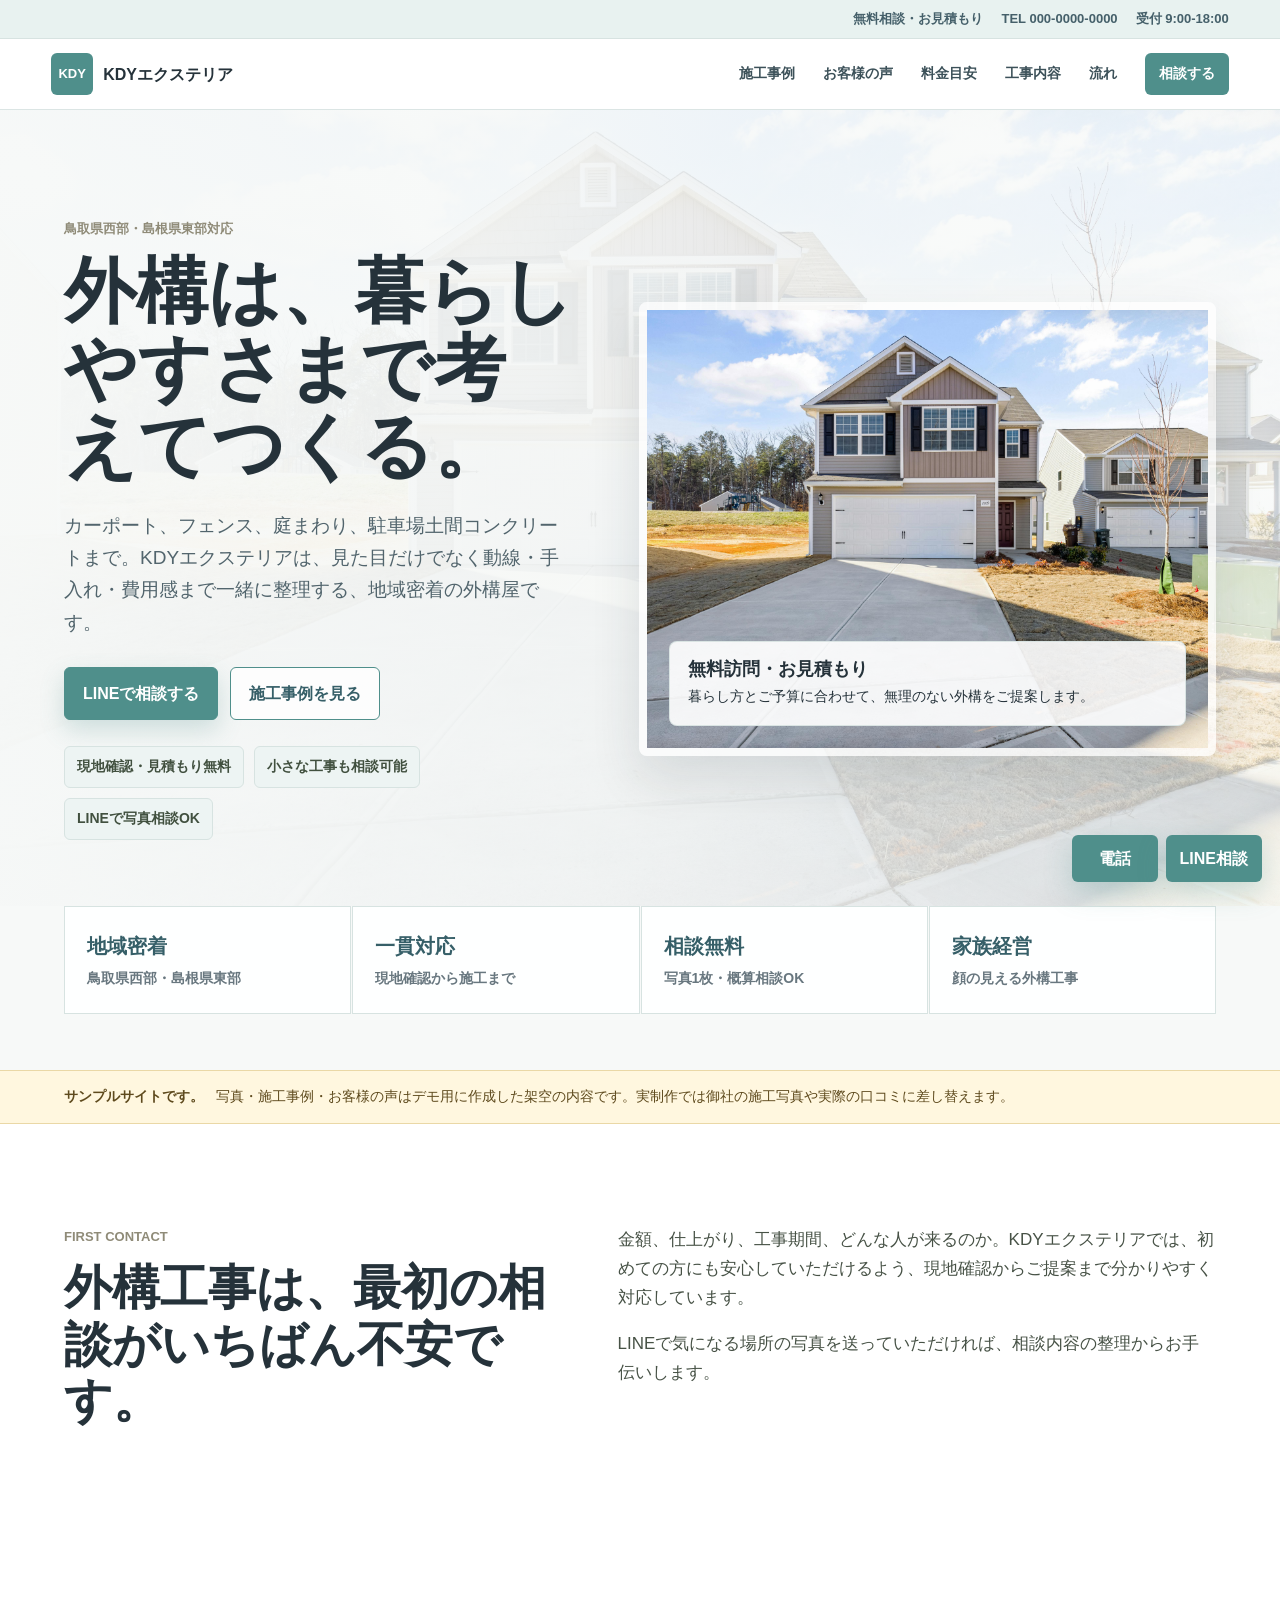
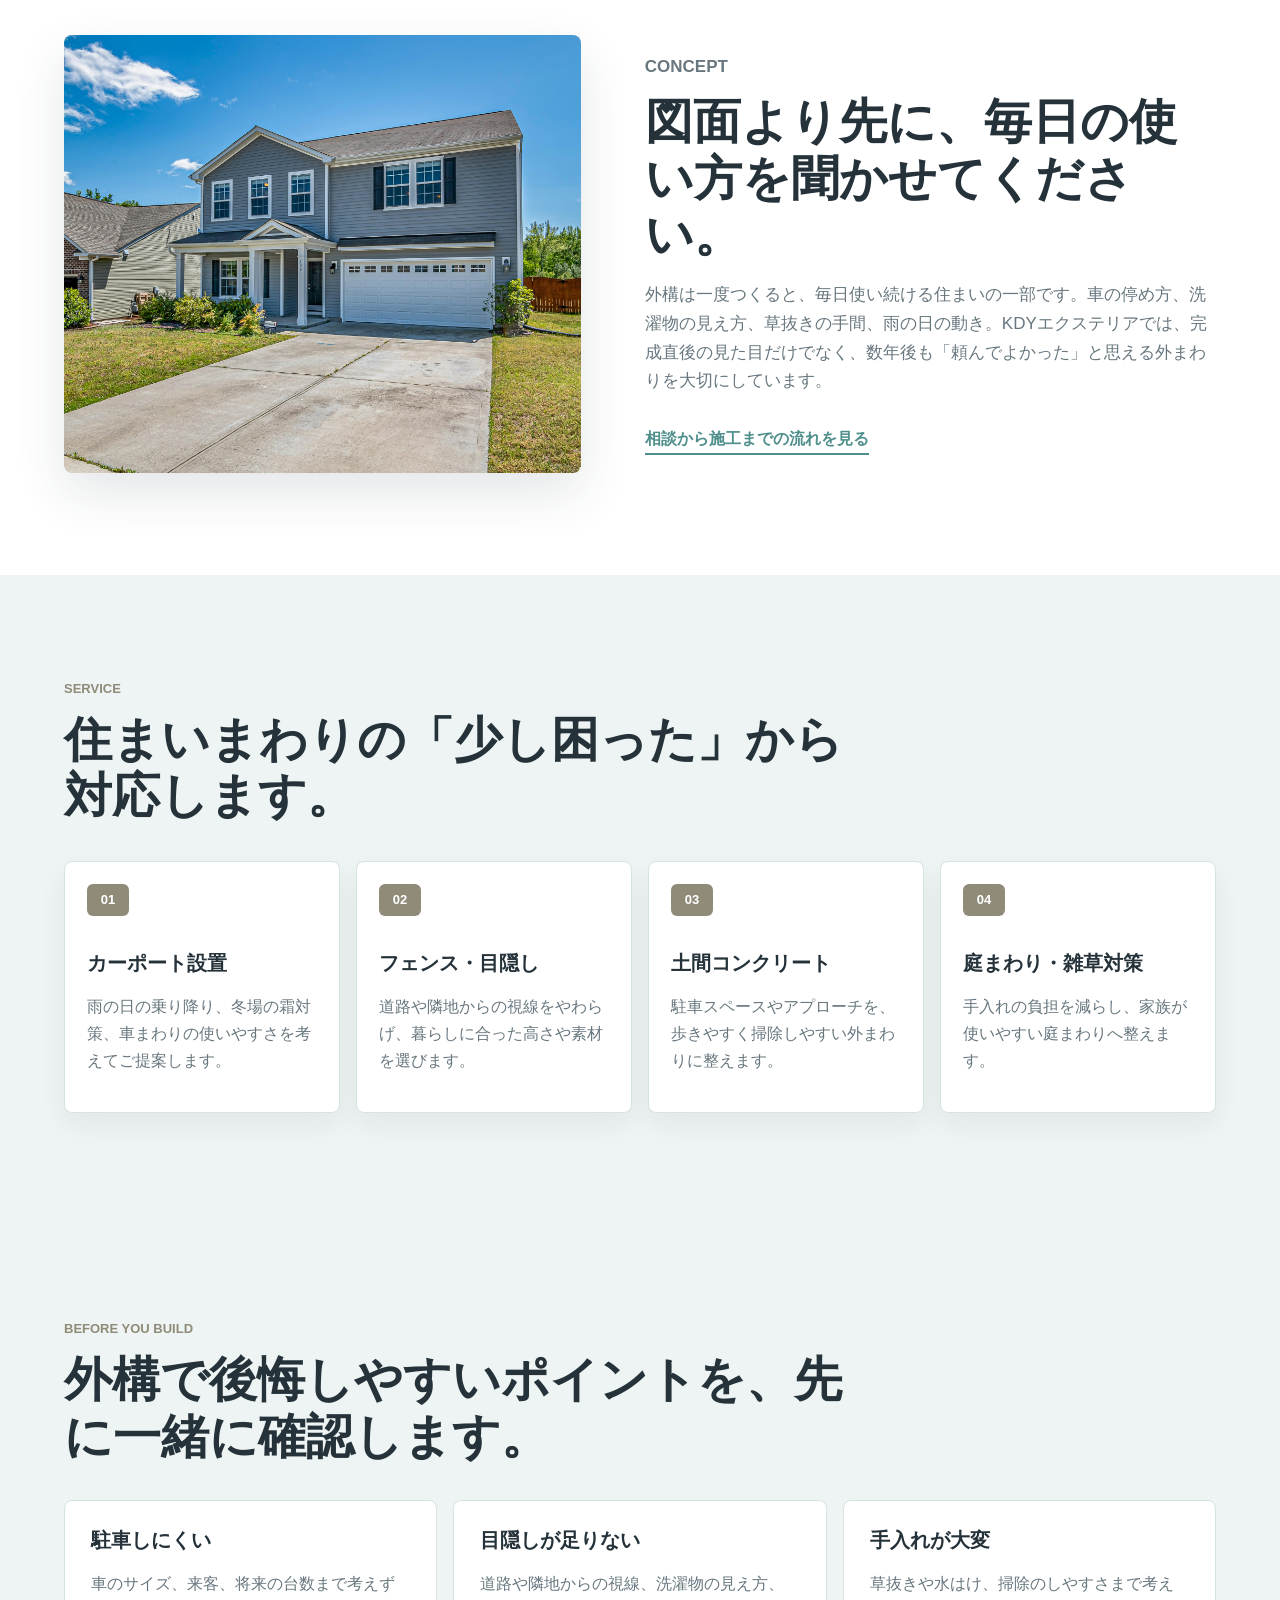
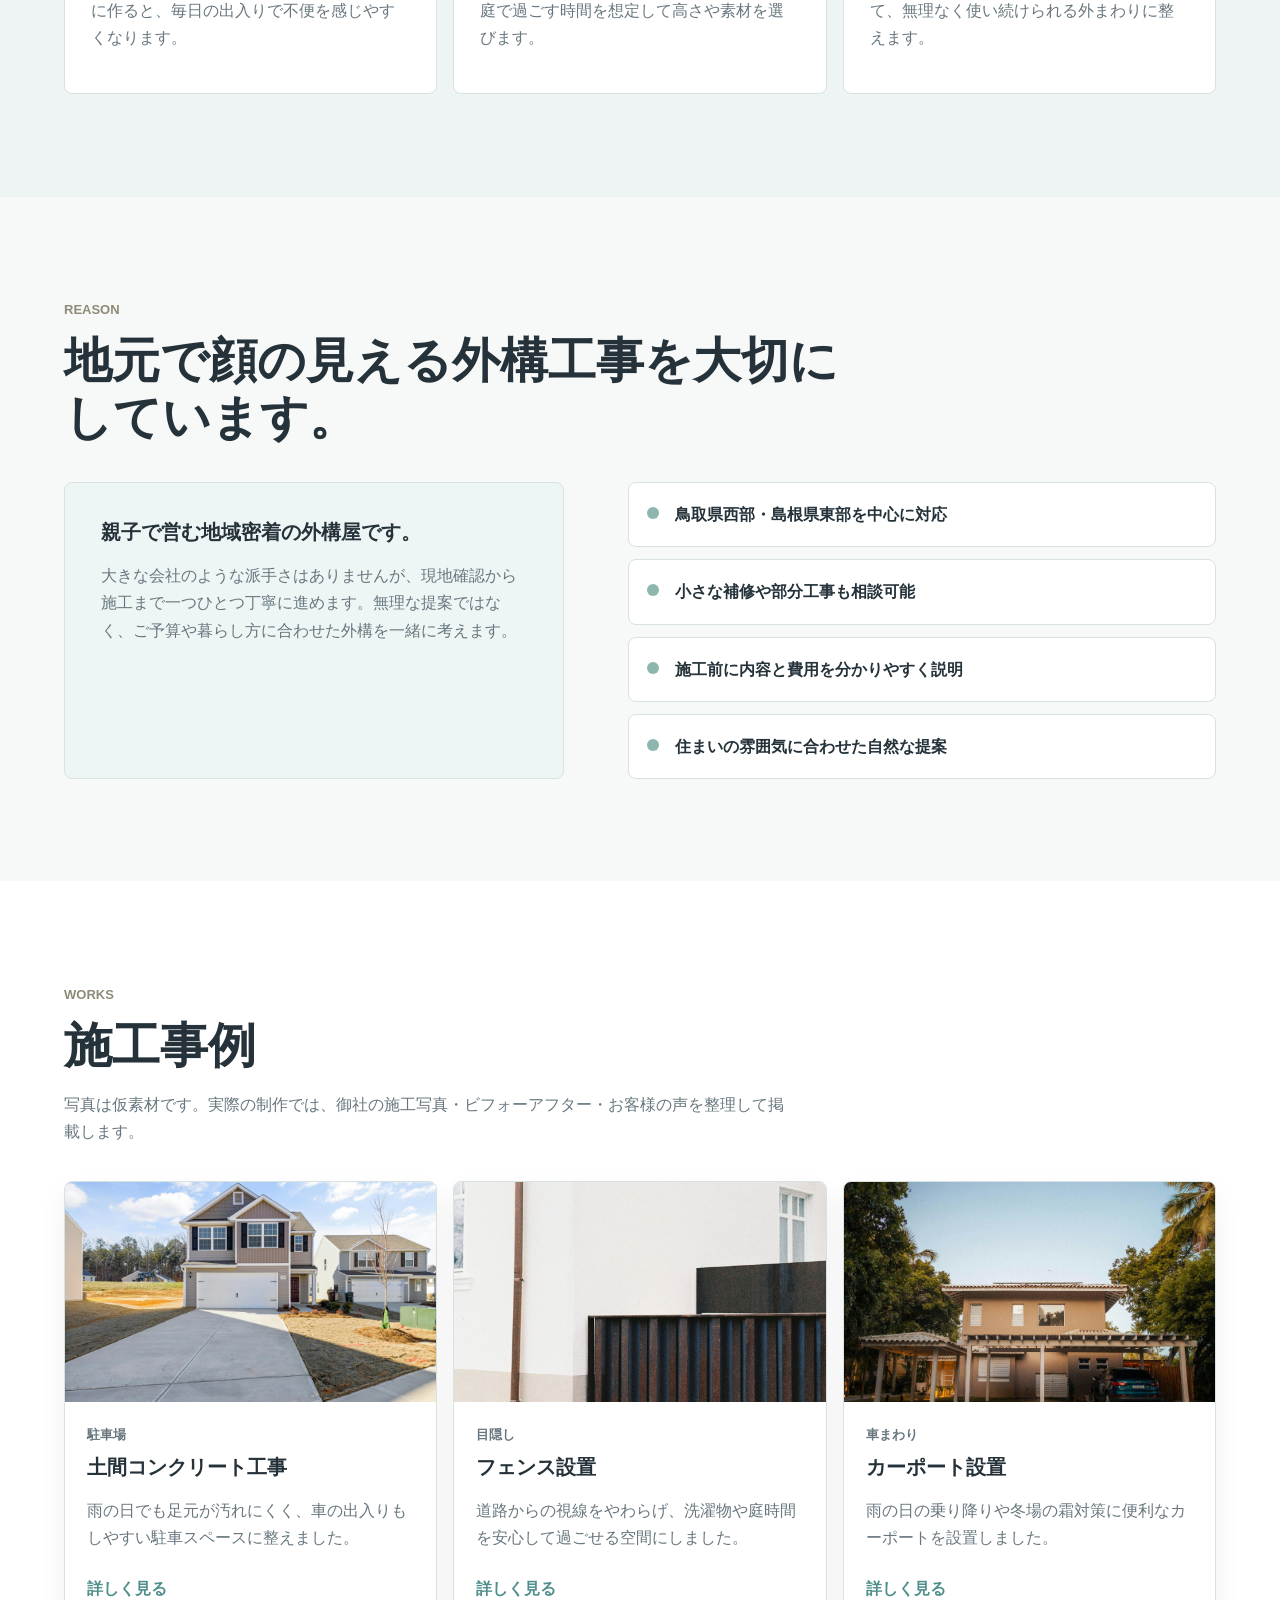
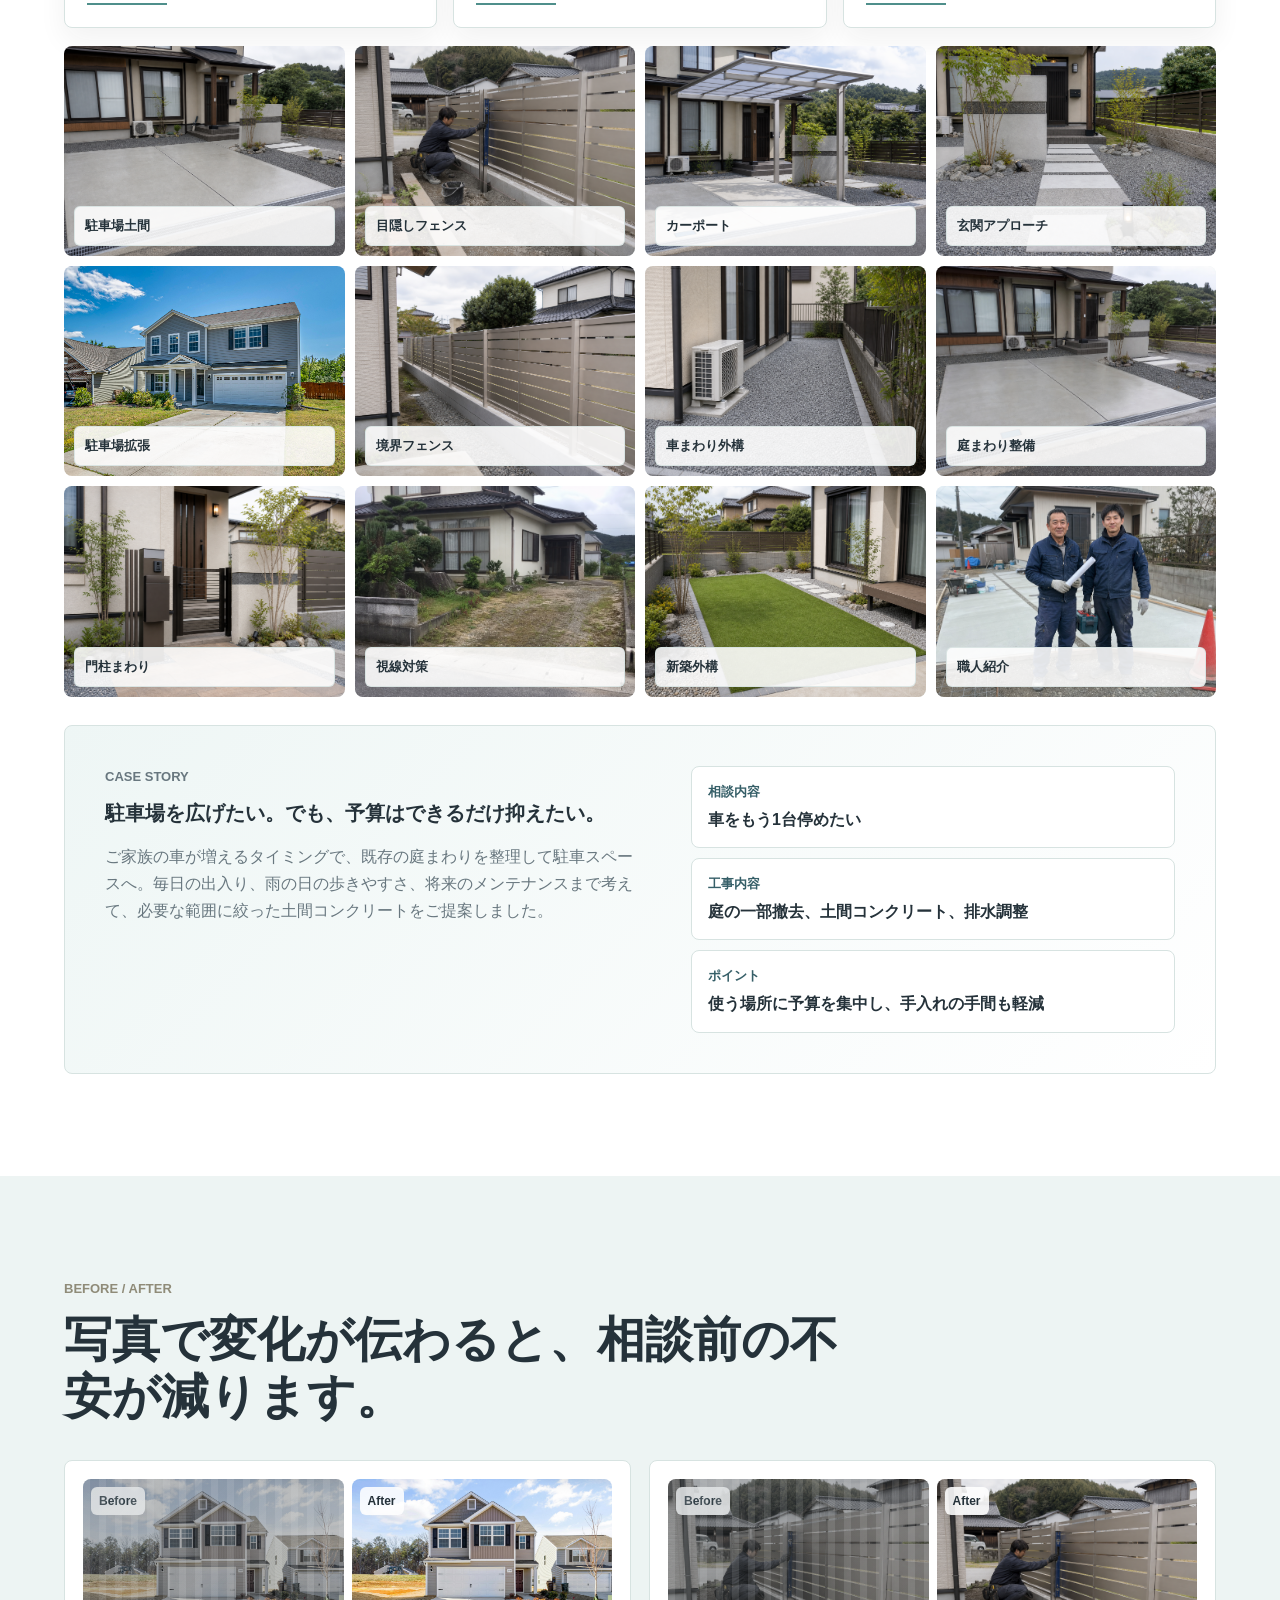
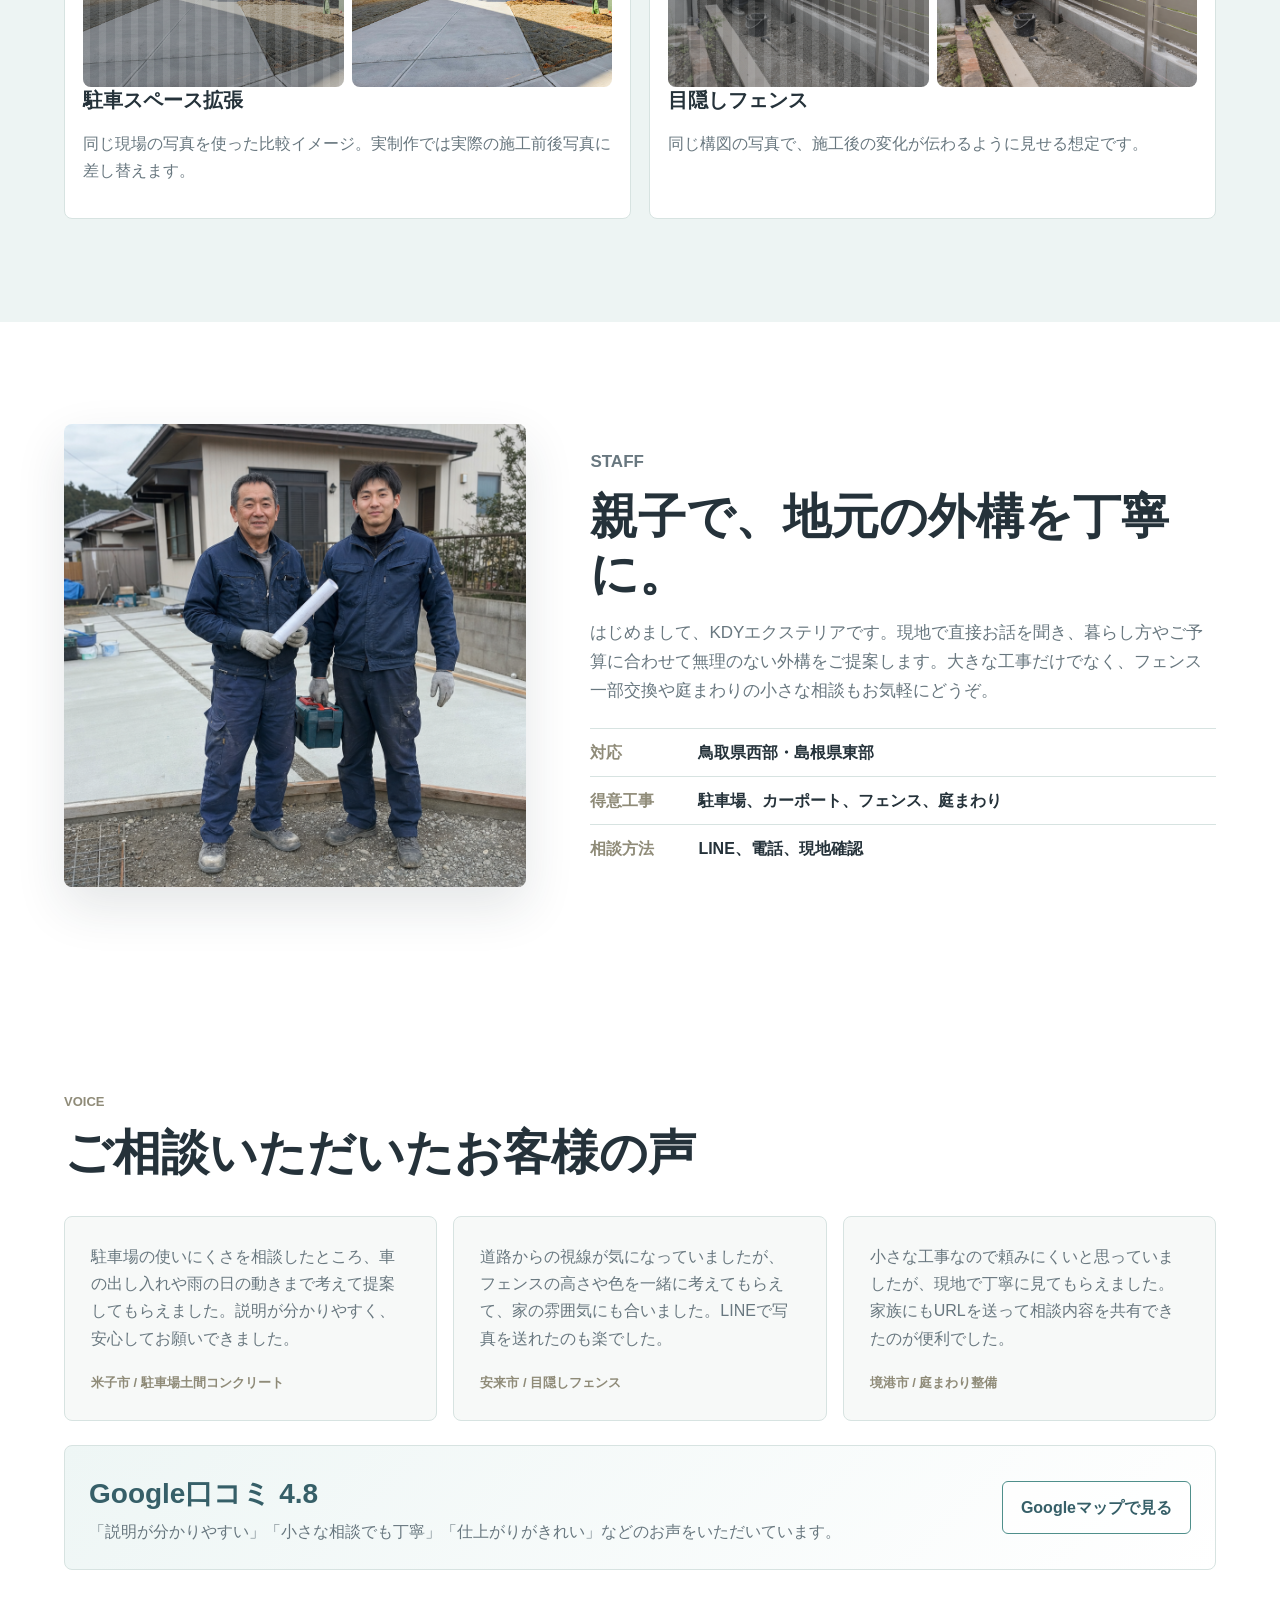
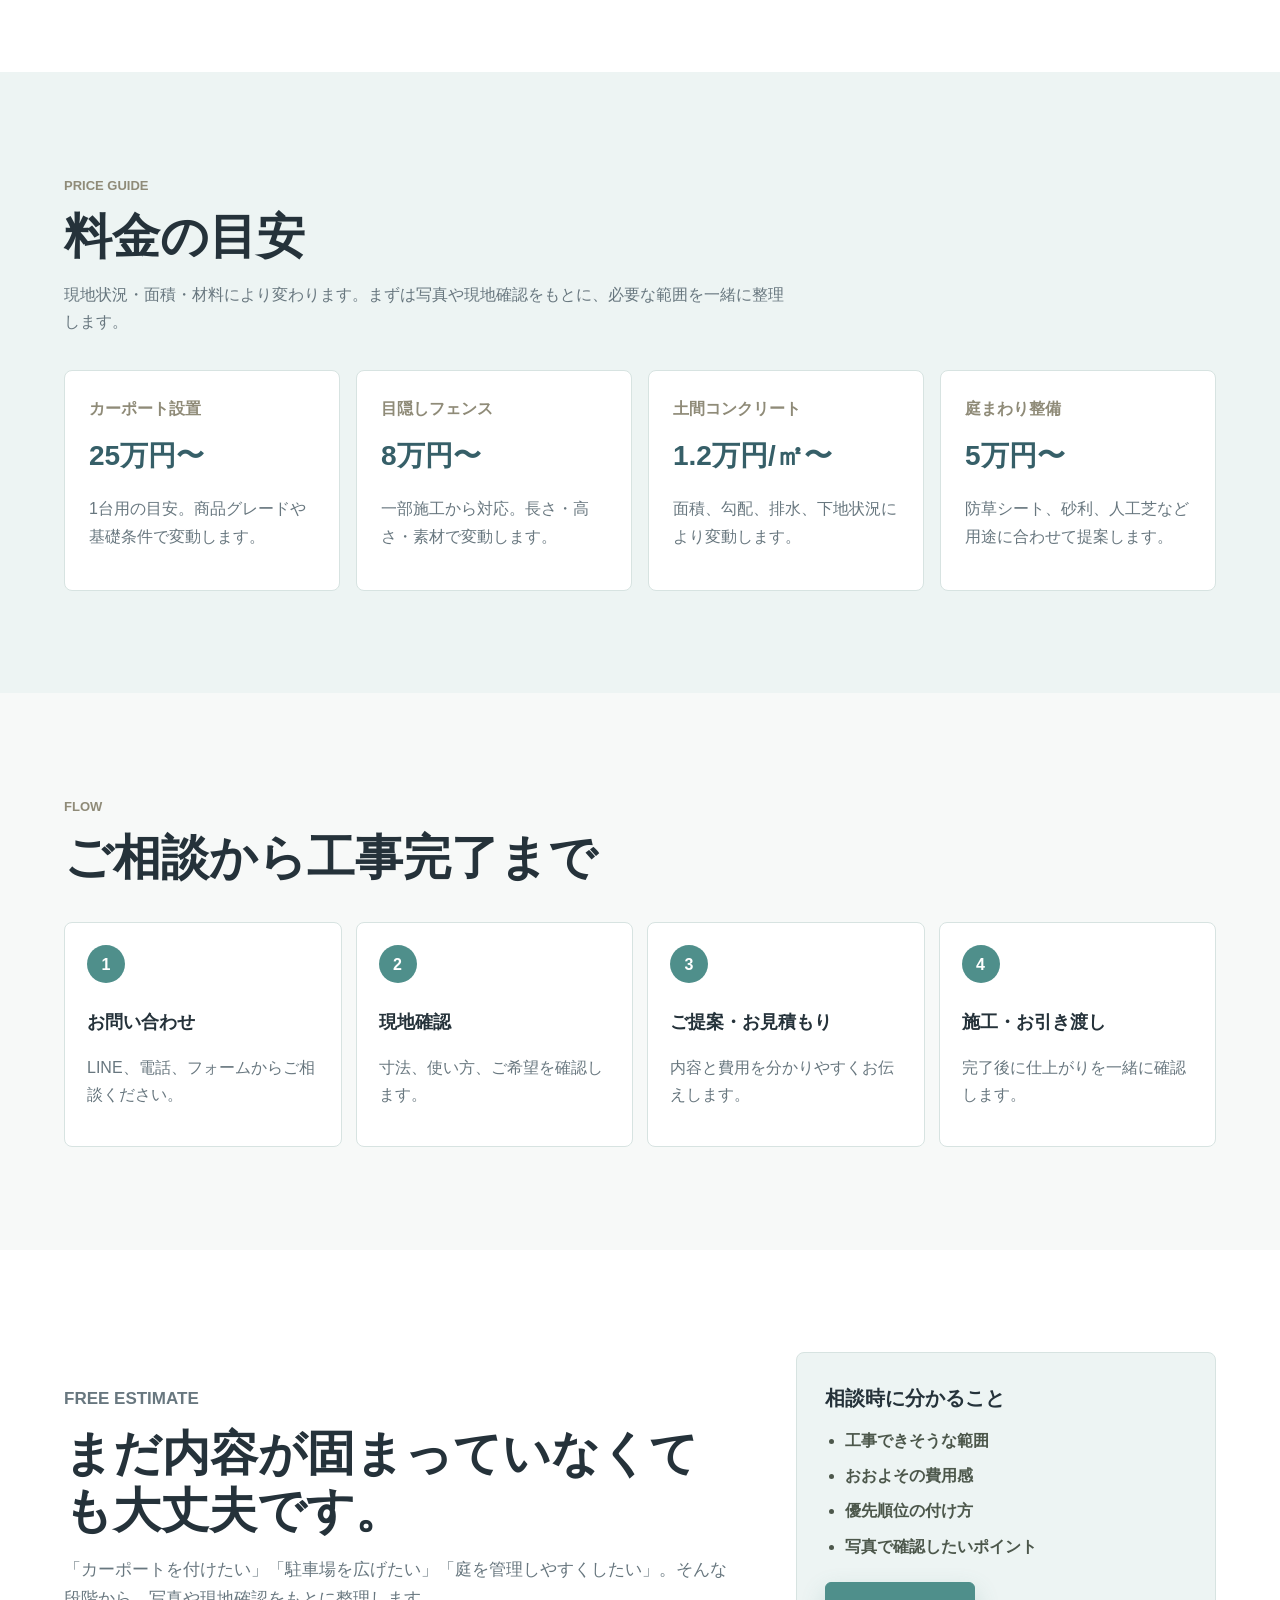
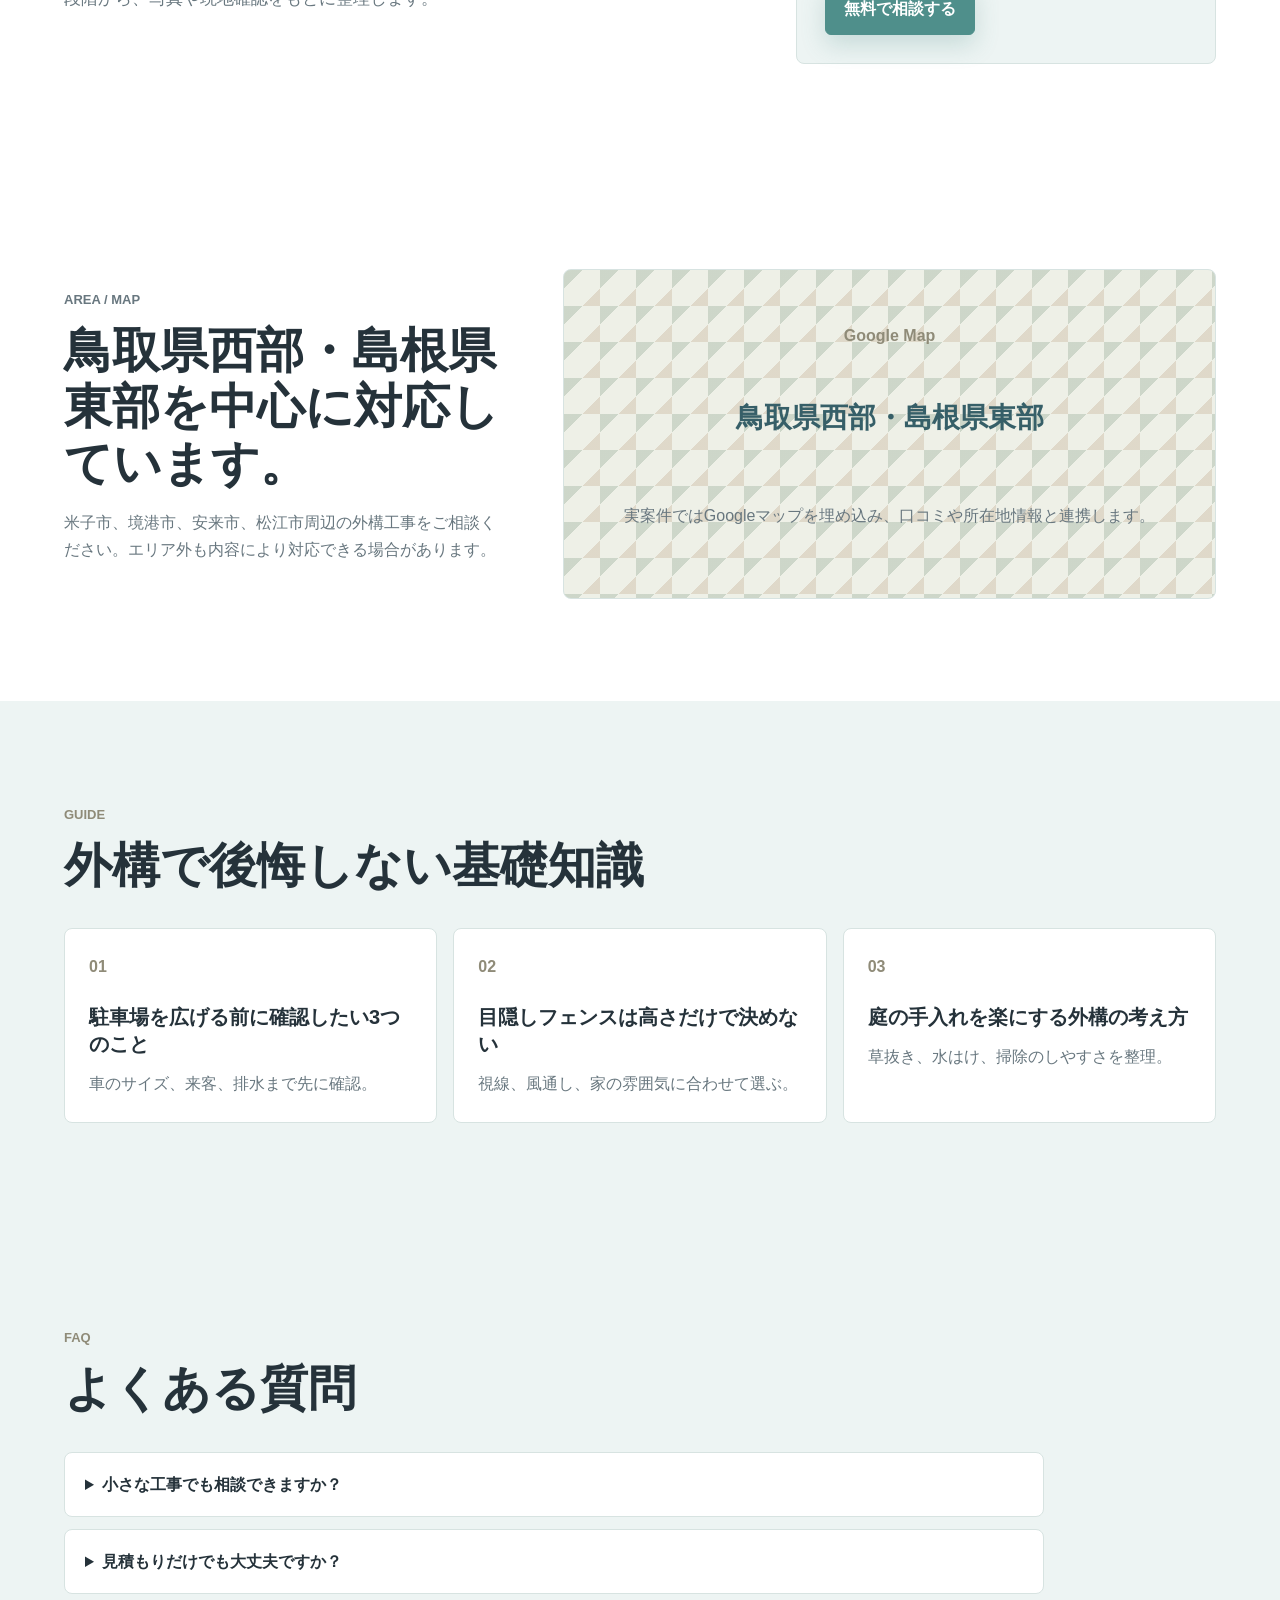
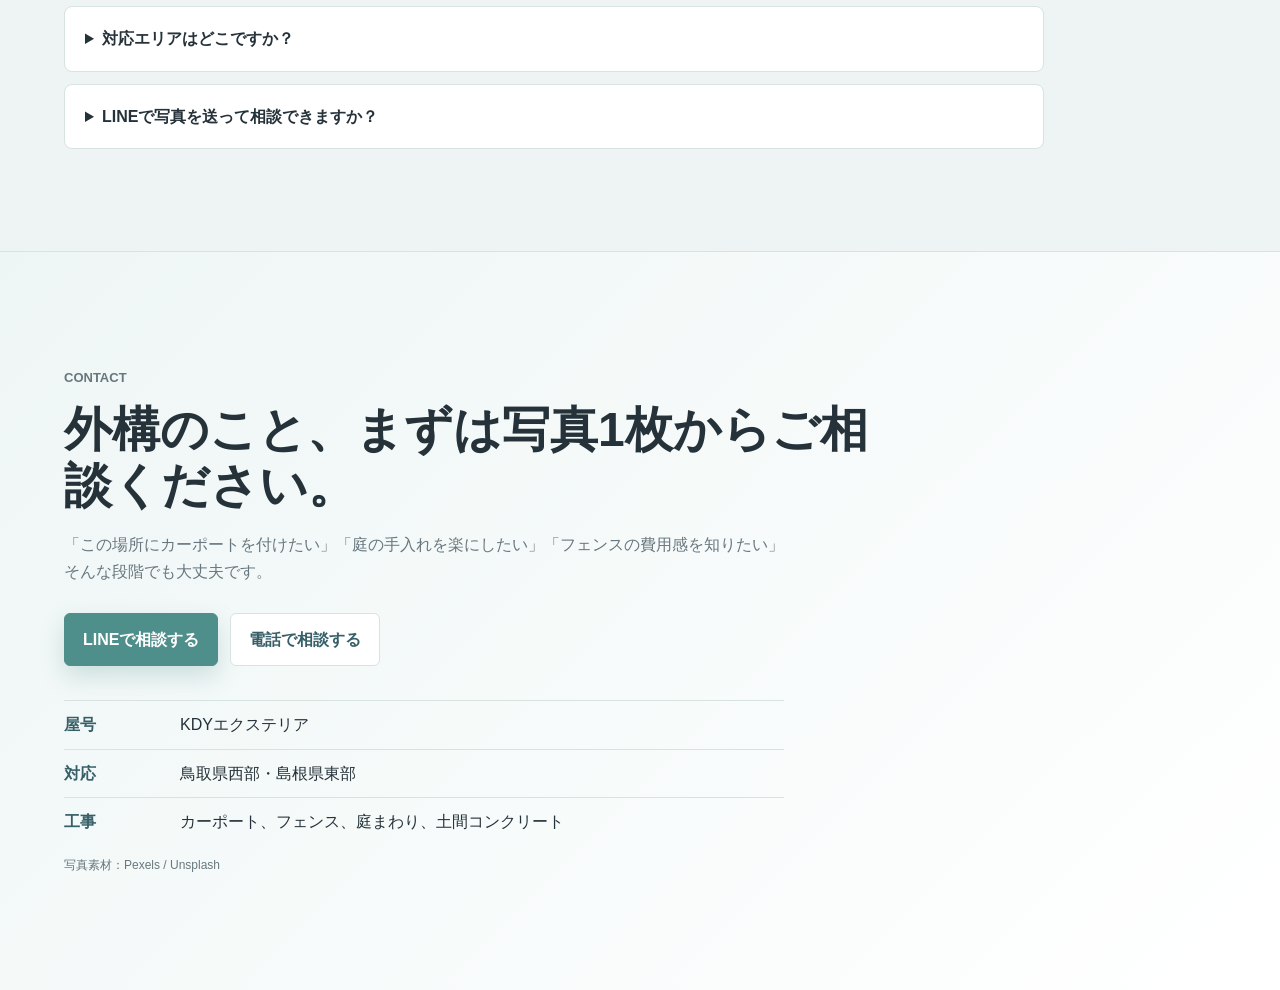
==== index.html @ 4fbe661f "Create KDY exterior sample site" ====
<!doctype html>
<html lang="ja">
  <head>
    <meta charset="utf-8">
    <meta name="viewport" content="width=device-width, initial-scale=1">
    <title>KDYエクステリア | 鳥取県西部・島根県東部の外構工事</title>
    <meta name="description" content="鳥取県西部・島根県東部でカーポート、フェンス、庭まわり、駐車場土間コンクリートを手がける地域密着の外構屋です。">
    <link rel="stylesheet" href="styles.css">
  </head>
  <body>
    <div class="topbar">
      <span>無料相談・お見積もり</span>
      <a href="tel:0000000000">TEL 000-0000-0000</a>
      <span>受付 9:00-18:00</span>
    </div>
    <header class="site-header">
      <a class="brand" href="#top" aria-label="KDYエクステリア トップへ">
        <span class="brand-mark">KDY</span>
        <span>KDYエクステリア</span>
      </a>
      <nav class="nav" aria-label="主要メニュー">
        <a href="#works">施工事例</a>
        <a href="#voice">お客様の声</a>
        <a href="#price">料金目安</a>
        <a href="#service">工事内容</a>
        <a href="#flow">流れ</a>
        <a class="nav-cta" href="#contact">相談する</a>
      </nav>
    </header>

    <main id="top">
      <section class="hero">
        <div class="hero-copy">
          <p class="eyebrow">鳥取県西部・島根県東部対応</p>
          <h1>外構は、暮らしやすさまで考えてつくる。</h1>
          <p class="lead">カーポート、フェンス、庭まわり、駐車場土間コンクリートまで。KDYエクステリアは、見た目だけでなく動線・手入れ・費用感まで一緒に整理する、地域密着の外構屋です。</p>
          <div class="hero-actions">
            <a class="button primary" href="#contact">LINEで相談する</a>
            <a class="button secondary" href="#works">施工事例を見る</a>
          </div>
          <ul class="trust-list" aria-label="安心ポイント">
            <li>現地確認・見積もり無料</li>
            <li>小さな工事も相談可能</li>
            <li>LINEで写真相談OK</li>
          </ul>
        </div>
        <figure class="hero-visual">
          <img src="assets/driveway-house.jpg" alt="広い土間コンクリートの駐車場と住宅外構の写真">
          <figcaption>
            <strong>無料訪問・お見積もり</strong>
            <span>暮らし方とご予算に合わせて、無理のない外構をご提案します。</span>
          </figcaption>
        </figure>
      </section>

      <section class="proof-strip" aria-label="KDYエクステリアの特徴">
        <div><strong>地域密着</strong><span>鳥取県西部・島根県東部</span></div>
        <div><strong>一貫対応</strong><span>現地確認から施工まで</span></div>
        <div><strong>相談無料</strong><span>写真1枚・概算相談OK</span></div>
        <div><strong>家族経営</strong><span>顔の見える外構工事</span></div>
      </section>

      <div class="sample-notice">
        <strong>サンプルサイトです。</strong>
        <span>写真・施工事例・お客様の声はデモ用に作成した架空の内容です。実制作では御社の施工写真や実際の口コミに差し替えます。</span>
      </div>

      <section class="section intro">
        <div class="section-heading">
          <p class="eyebrow">First Contact</p>
          <h2>外構工事は、最初の相談がいちばん不安です。</h2>
        </div>
        <div class="intro-copy">
          <p>金額、仕上がり、工事期間、どんな人が来るのか。KDYエクステリアでは、初めての方にも安心していただけるよう、現地確認からご提案まで分かりやすく対応しています。</p>
          <p>LINEで気になる場所の写真を送っていただければ、相談内容の整理からお手伝いします。</p>
        </div>
      </section>

      <section class="section concept">
        <div class="concept-photo">
          <img src="assets/gray-house-driveway.jpg" alt="住宅前の駐車場と外構">
        </div>
        <div class="concept-copy">
          <p class="eyebrow">Concept</p>
          <h2>図面より先に、毎日の使い方を聞かせてください。</h2>
          <p>外構は一度つくると、毎日使い続ける住まいの一部です。車の停め方、洗濯物の見え方、草抜きの手間、雨の日の動き。KDYエクステリアでは、完成直後の見た目だけでなく、数年後も「頼んでよかった」と思える外まわりを大切にしています。</p>
          <a class="text-link" href="#flow">相談から施工までの流れを見る</a>
        </div>
      </section>

      <section id="service" class="section service-band">
        <div class="section-heading">
          <p class="eyebrow">Service</p>
          <h2>住まいまわりの「少し困った」から対応します。</h2>
        </div>
        <div class="service-grid">
          <article class="service-card">
            <span class="service-icon">01</span>
            <h3>カーポート設置</h3>
            <p>雨の日の乗り降り、冬場の霜対策、車まわりの使いやすさを考えてご提案します。</p>
          </article>
          <article class="service-card">
            <span class="service-icon">02</span>
            <h3>フェンス・目隠し</h3>
            <p>道路や隣地からの視線をやわらげ、暮らしに合った高さや素材を選びます。</p>
          </article>
          <article class="service-card">
            <span class="service-icon">03</span>
            <h3>土間コンクリート</h3>
            <p>駐車スペースやアプローチを、歩きやすく掃除しやすい外まわりに整えます。</p>
          </article>
          <article class="service-card">
            <span class="service-icon">04</span>
            <h3>庭まわり・雑草対策</h3>
            <p>手入れの負担を減らし、家族が使いやすい庭まわりへ整えます。</p>
          </article>
        </div>
      </section>

      <section class="section trouble-band">
        <div class="section-heading">
          <p class="eyebrow">Before You Build</p>
          <h2>外構で後悔しやすいポイントを、先に一緒に確認します。</h2>
        </div>
        <div class="trouble-grid">
          <article>
            <h3>駐車しにくい</h3>
            <p>車のサイズ、来客、将来の台数まで考えずに作ると、毎日の出入りで不便を感じやすくなります。</p>
          </article>
          <article>
            <h3>目隠しが足りない</h3>
            <p>道路や隣地からの視線、洗濯物の見え方、庭で過ごす時間を想定して高さや素材を選びます。</p>
          </article>
          <article>
            <h3>手入れが大変</h3>
            <p>草抜きや水はけ、掃除のしやすさまで考えて、無理なく使い続けられる外まわりに整えます。</p>
          </article>
        </div>
      </section>

      <section class="section reason">
        <div class="section-heading">
          <p class="eyebrow">Reason</p>
          <h2>地元で顔の見える外構工事を大切にしています。</h2>
        </div>
        <div class="reason-layout">
          <div class="reason-panel">
            <h3>親子で営む地域密着の外構屋です。</h3>
            <p>大きな会社のような派手さはありませんが、現地確認から施工まで一つひとつ丁寧に進めます。無理な提案ではなく、ご予算や暮らし方に合わせた外構を一緒に考えます。</p>
          </div>
          <ul class="check-list">
            <li>鳥取県西部・島根県東部を中心に対応</li>
            <li>小さな補修や部分工事も相談可能</li>
            <li>施工前に内容と費用を分かりやすく説明</li>
            <li>住まいの雰囲気に合わせた自然な提案</li>
          </ul>
        </div>
      </section>

      <section id="works" class="section works-band">
        <div class="section-heading">
          <p class="eyebrow">Works</p>
          <h2>施工事例</h2>
          <p class="section-lead">写真は仮素材です。実際の制作では、御社の施工写真・ビフォーアフター・お客様の声を整理して掲載します。</p>
        </div>
        <div class="works-grid">
          <article class="work-card">
            <img class="work-image" src="assets/driveway-house.jpg" alt="広い土間コンクリートの駐車スペース">
            <div class="work-body">
              <p class="work-type">駐車場</p>
              <h3>土間コンクリート工事</h3>
              <p>雨の日でも足元が汚れにくく、車の出入りもしやすい駐車スペースに整えました。</p>
              <a class="card-link" href="cases/driveway.html">詳しく見る</a>
            </div>
          </article>
          <article class="work-card">
            <img class="work-image" src="assets/metal-fence.jpg" alt="住宅まわりの金属フェンス">
            <div class="work-body">
              <p class="work-type">目隠し</p>
              <h3>フェンス設置</h3>
              <p>道路からの視線をやわらげ、洗濯物や庭時間を安心して過ごせる空間にしました。</p>
              <a class="card-link" href="cases/fence.html">詳しく見る</a>
            </div>
          </article>
          <article class="work-card">
            <img class="work-image" src="assets/carport-house.jpg" alt="カーポート付き住宅外構">
            <div class="work-body">
              <p class="work-type">車まわり</p>
              <h3>カーポート設置</h3>
              <p>雨の日の乗り降りや冬場の霜対策に便利なカーポートを設置しました。</p>
              <a class="card-link" href="cases/carport.html">詳しく見る</a>
            </div>
          </article>
        </div>
        <div class="gallery-grid" aria-label="施工写真ギャラリー">
          <article><img src="assets/case-driveway-new.png" alt="駐車場土間コンクリート"><span>駐車場土間</span></article>
          <article><img src="assets/generated-work-fence.png" alt="目隠しフェンス施工中"><span>目隠しフェンス</span></article>
          <article><img src="assets/case-carport-new.png" alt="カーポート"><span>カーポート</span></article>
          <article><img src="assets/case-approach.png" alt="玄関アプローチ"><span>玄関アプローチ</span></article>
          <article><img src="assets/gray-house-driveway.jpg" alt="駐車場拡張"><span>駐車場拡張</span></article>
          <article><img src="assets/case-privacy-fence.png" alt="境界フェンス"><span>境界フェンス</span></article>
          <article><img src="assets/case-gravel-sideyard.png" alt="車まわり外構"><span>車まわり外構</span></article>
          <article><img src="assets/generated-before-yard.png" alt="庭まわり施工前"><span>庭まわり整備</span></article>
          <article><img src="assets/case-gate-mailbox.png" alt="門柱まわり"><span>門柱まわり</span></article>
          <article><img src="assets/generated-after-yard.png" alt="視線対策"><span>視線対策</span></article>
          <article><img src="assets/case-garden-turf.png" alt="施工後の外まわり"><span>新築外構</span></article>
          <article><img src="assets/generated-staff.png" alt="職人親子の現場写真"><span>職人紹介</span></article>
        </div>
        <div class="case-story">
          <div>
            <p class="eyebrow">Case Story</p>
            <h3>駐車場を広げたい。でも、予算はできるだけ抑えたい。</h3>
            <p>ご家族の車が増えるタイミングで、既存の庭まわりを整理して駐車スペースへ。毎日の出入り、雨の日の歩きやすさ、将来のメンテナンスまで考えて、必要な範囲に絞った土間コンクリートをご提案しました。</p>
          </div>
          <ul>
            <li><strong>相談内容</strong><span>車をもう1台停めたい</span></li>
            <li><strong>工事内容</strong><span>庭の一部撤去、土間コンクリート、排水調整</span></li>
            <li><strong>ポイント</strong><span>使う場所に予算を集中し、手入れの手間も軽減</span></li>
          </ul>
        </div>
      </section>

      <section class="section before-after-band">
        <div class="section-heading">
          <p class="eyebrow">Before / After</p>
          <h2>写真で変化が伝わると、相談前の不安が減ります。</h2>
        </div>
        <div class="ba-grid">
          <article class="ba-card">
            <div class="ba-images">
              <figure class="before-mock"><img src="assets/driveway-house.jpg" alt="施工前イメージの駐車場"><figcaption>Before</figcaption></figure>
              <figure><img src="assets/driveway-house.jpg" alt="施工後イメージの駐車場"><figcaption>After</figcaption></figure>
            </div>
            <h3>駐車スペース拡張</h3>
            <p>同じ現場の写真を使った比較イメージ。実制作では実際の施工前後写真に差し替えます。</p>
          </article>
          <article class="ba-card">
            <div class="ba-images">
              <figure class="before-mock"><img src="assets/generated-work-fence.png" alt="施工前イメージのフェンス"><figcaption>Before</figcaption></figure>
              <figure><img src="assets/generated-work-fence.png" alt="施工後イメージのフェンス"><figcaption>After</figcaption></figure>
            </div>
            <h3>目隠しフェンス</h3>
            <p>同じ構図の写真で、施工後の変化が伝わるように見せる想定です。</p>
          </article>
        </div>
      </section>

      <section class="section staff-band">
        <div class="staff-photo">
          <img src="assets/generated-staff.png" alt="KDYエクステリア代表と職人の仮写真">
        </div>
        <div class="staff-copy">
          <p class="eyebrow">Staff</p>
          <h2>親子で、地元の外構を丁寧に。</h2>
          <p>はじめまして、KDYエクステリアです。現地で直接お話を聞き、暮らし方やご予算に合わせて無理のない外構をご提案します。大きな工事だけでなく、フェンス一部交換や庭まわりの小さな相談もお気軽にどうぞ。</p>
          <dl class="staff-list">
            <div><dt>対応</dt><dd>鳥取県西部・島根県東部</dd></div>
            <div><dt>得意工事</dt><dd>駐車場、カーポート、フェンス、庭まわり</dd></div>
            <div><dt>相談方法</dt><dd>LINE、電話、現地確認</dd></div>
          </dl>
        </div>
      </section>

      <section id="voice" class="section voice-band">
        <div class="section-heading">
          <p class="eyebrow">Voice</p>
          <h2>ご相談いただいたお客様の声</h2>
        </div>
        <div class="voice-grid">
          <article class="voice-card">
            <p>駐車場の使いにくさを相談したところ、車の出し入れや雨の日の動きまで考えて提案してもらえました。説明が分かりやすく、安心してお願いできました。</p>
            <span>米子市 / 駐車場土間コンクリート</span>
          </article>
          <article class="voice-card">
            <p>道路からの視線が気になっていましたが、フェンスの高さや色を一緒に考えてもらえて、家の雰囲気にも合いました。LINEで写真を送れたのも楽でした。</p>
            <span>安来市 / 目隠しフェンス</span>
          </article>
          <article class="voice-card">
            <p>小さな工事なので頼みにくいと思っていましたが、現地で丁寧に見てもらえました。家族にもURLを送って相談内容を共有できたのが便利でした。</p>
            <span>境港市 / 庭まわり整備</span>
          </article>
        </div>
        <div class="review-panel">
          <div>
            <p class="review-score">Google口コミ 4.8</p>
            <p>「説明が分かりやすい」「小さな相談でも丁寧」「仕上がりがきれい」などのお声をいただいています。</p>
          </div>
          <a class="button secondary" href="https://www.google.com/maps" target="_blank" rel="noreferrer">Googleマップで見る</a>
        </div>
      </section>

      <section id="price" class="section price-band">
        <div class="section-heading">
          <p class="eyebrow">Price Guide</p>
          <h2>料金の目安</h2>
          <p class="section-lead">現地状況・面積・材料により変わります。まずは写真や現地確認をもとに、必要な範囲を一緒に整理します。</p>
        </div>
        <div class="price-grid">
          <article><span>カーポート設置</span><strong>25万円〜</strong><p>1台用の目安。商品グレードや基礎条件で変動します。</p></article>
          <article><span>目隠しフェンス</span><strong>8万円〜</strong><p>一部施工から対応。長さ・高さ・素材で変動します。</p></article>
          <article><span>土間コンクリート</span><strong>1.2万円/㎡〜</strong><p>面積、勾配、排水、下地状況により変動します。</p></article>
          <article><span>庭まわり整備</span><strong>5万円〜</strong><p>防草シート、砂利、人工芝など用途に合わせて提案します。</p></article>
        </div>
      </section>

      <section id="flow" class="section flow">
        <div class="section-heading">
          <p class="eyebrow">Flow</p>
          <h2>ご相談から工事完了まで</h2>
        </div>
        <ol class="flow-list">
          <li><span>1</span><strong>お問い合わせ</strong><p>LINE、電話、フォームからご相談ください。</p></li>
          <li><span>2</span><strong>現地確認</strong><p>寸法、使い方、ご希望を確認します。</p></li>
          <li><span>3</span><strong>ご提案・お見積もり</strong><p>内容と費用を分かりやすくお伝えします。</p></li>
          <li><span>4</span><strong>施工・お引き渡し</strong><p>完了後に仕上がりを一緒に確認します。</p></li>
        </ol>
      </section>

      <section class="section estimate-band">
        <div class="estimate-copy">
          <p class="eyebrow">Free Estimate</p>
          <h2>まだ内容が固まっていなくても大丈夫です。</h2>
          <p>「カーポートを付けたい」「駐車場を広げたい」「庭を管理しやすくしたい」。そんな段階から、写真や現地確認をもとに整理します。</p>
        </div>
        <div class="estimate-box">
          <strong>相談時に分かること</strong>
          <ul>
            <li>工事できそうな範囲</li>
            <li>おおよその費用感</li>
            <li>優先順位の付け方</li>
            <li>写真で確認したいポイント</li>
          </ul>
          <a class="button primary" href="#contact">無料で相談する</a>
        </div>
      </section>

      <section class="section map-band">
        <div>
          <p class="eyebrow">Area / Map</p>
          <h2>鳥取県西部・島根県東部を中心に対応しています。</h2>
          <p>米子市、境港市、安来市、松江市周辺の外構工事をご相談ください。エリア外も内容により対応できる場合があります。</p>
        </div>
        <div class="map-box" aria-label="対応エリア地図の仮表示">
          <span>Google Map</span>
          <strong>鳥取県西部・島根県東部</strong>
          <p>実案件ではGoogleマップを埋め込み、口コミや所在地情報と連携します。</p>
        </div>
      </section>

      <section class="section blog-band">
        <div class="section-heading">
          <p class="eyebrow">Guide</p>
          <h2>外構で後悔しない基礎知識</h2>
        </div>
        <div class="blog-grid">
          <article><p>01</p><h3>駐車場を広げる前に確認したい3つのこと</h3><span>車のサイズ、来客、排水まで先に確認。</span></article>
          <article><p>02</p><h3>目隠しフェンスは高さだけで決めない</h3><span>視線、風通し、家の雰囲気に合わせて選ぶ。</span></article>
          <article><p>03</p><h3>庭の手入れを楽にする外構の考え方</h3><span>草抜き、水はけ、掃除のしやすさを整理。</span></article>
        </div>
      </section>

      <section class="section faq-band">
        <div class="section-heading">
          <p class="eyebrow">FAQ</p>
          <h2>よくある質問</h2>
        </div>
        <div class="faq-list">
          <details>
            <summary>小さな工事でも相談できますか？</summary>
            <p>はい。フェンスの一部交換、庭まわりの整理、駐車場の一部補修などもお気軽にご相談ください。</p>
          </details>
          <details>
            <summary>見積もりだけでも大丈夫ですか？</summary>
            <p>現地確認のうえ、内容に合わせてお見積もりします。まずは費用感を知りたい段階でも大丈夫です。</p>
          </details>
          <details>
            <summary>対応エリアはどこですか？</summary>
            <p>鳥取県西部・島根県東部を中心に対応しています。エリア外も内容によってご相談ください。</p>
          </details>
          <details>
            <summary>LINEで写真を送って相談できますか？</summary>
            <p>はい。気になる場所の写真を送っていただくと、現地確認前の相談がスムーズです。</p>
          </details>
        </div>
      </section>

      <section id="contact" class="contact">
        <div class="contact-inner">
          <p class="eyebrow">Contact</p>
          <h2>外構のこと、まずは写真1枚からご相談ください。</h2>
          <p>「この場所にカーポートを付けたい」「庭の手入れを楽にしたい」「フェンスの費用感を知りたい」そんな段階でも大丈夫です。</p>
          <div class="contact-actions">
            <a class="button primary" href="https://line.me/" target="_blank" rel="noreferrer">LINEで相談する</a>
            <a class="button secondary" href="tel:0000000000">電話で相談する</a>
          </div>
          <dl class="company">
            <div><dt>屋号</dt><dd>KDYエクステリア</dd></div>
            <div><dt>対応</dt><dd>鳥取県西部・島根県東部</dd></div>
            <div><dt>工事</dt><dd>カーポート、フェンス、庭まわり、土間コンクリート</dd></div>
          </dl>
          <p class="photo-credit">写真素材：Pexels / Unsplash</p>
        </div>
      </section>
    </main>
    <div class="fixed-cta" aria-label="固定お問い合わせ">
      <a href="tel:0000000000">電話</a>
      <a href="#contact">LINE相談</a>
    </div>
  </body>
</html>
---- styles.css ----
:root {
  --ink: #25323a;
  --muted: #68777f;
  --paper: #f7f9f8;
  --surface: #ffffff;
  --field: #edf4f3;
  --green: #4f8f8b;
  --green-dark: #365f68;
  --moss: #8db6af;
  --clay: #8f8b78;
  --line: #d7e3e1;
  --shadow: 0 20px 50px rgba(37, 50, 58, .12);
}

* {
  box-sizing: border-box;
}

html {
  scroll-behavior: smooth;
}

body {
  margin: 0;
  color: var(--ink);
  background: var(--paper);
  font-family: -apple-system, BlinkMacSystemFont, "Hiragino Sans", "Yu Gothic", "YuGothic", "Noto Sans JP", sans-serif;
  line-height: 1.7;
}

.topbar {
  display: flex;
  justify-content: flex-end;
  gap: 18px;
  padding: 8px clamp(18px, 4vw, 56px);
  color: #45606a;
  background: #e8f2f0;
  border-bottom: 1px solid var(--line);
  font-size: 13px;
  font-weight: 700;
}

.topbar a {
  font-weight: 900;
}

a {
  color: inherit;
  text-decoration: none;
}

img {
  display: block;
  max-width: 100%;
}

.site-header {
  position: sticky;
  top: 0;
  z-index: 10;
  display: flex;
  align-items: center;
  justify-content: space-between;
  gap: 24px;
  padding: 14px clamp(18px, 4vw, 56px);
  background: rgba(255, 255, 255, .94);
  border-bottom: 1px solid rgba(215, 227, 225, .9);
  backdrop-filter: blur(14px);
}

.brand {
  display: inline-flex;
  align-items: center;
  gap: 10px;
  font-weight: 800;
  min-width: max-content;
}

.brand-mark {
  display: grid;
  place-items: center;
  width: 42px;
  height: 42px;
  border-radius: 6px;
  color: #fff;
  background: var(--green);
  font-size: 13px;
  letter-spacing: 0;
}

.nav {
  display: flex;
  align-items: center;
  gap: clamp(12px, 2.6vw, 28px);
  color: #3c5159;
  font-size: 14px;
  font-weight: 700;
}

.nav-cta {
  padding: 9px 14px;
  color: #fff;
  background: var(--green);
  border-radius: 6px;
}

.hero {
  display: grid;
  grid-template-columns: minmax(0, .94fr) minmax(360px, 1.06fr);
  align-items: center;
  gap: clamp(28px, 5vw, 72px);
  min-height: calc(100vh - 104px);
  padding: clamp(44px, 7vw, 84px) clamp(18px, 5vw, 72px) 42px;
  background:
    linear-gradient(90deg, rgba(247, 249, 248, .99) 0%, rgba(247, 249, 248, .93) 46%, rgba(247, 249, 248, .68) 100%),
    url("assets/driveway-house.jpg") center / cover;
}

.hero-copy {
  max-width: 670px;
}

.eyebrow {
  margin: 0 0 12px;
  color: var(--clay);
  font-size: 13px;
  font-weight: 800;
  letter-spacing: 0;
  text-transform: uppercase;
}

h1,
h2,
h3,
p {
  overflow-wrap: anywhere;
}

h1 {
  margin: 0;
  font-size: clamp(38px, 6vw, 72px);
  line-height: 1.08;
  letter-spacing: 0;
}

.lead {
  margin: 24px 0 0;
  max-width: 620px;
  color: #52656d;
  font-size: clamp(16px, 2vw, 19px);
}

.hero-actions,
.contact-actions {
  display: flex;
  flex-wrap: wrap;
  gap: 12px;
  margin-top: 28px;
}

.button {
  display: inline-flex;
  align-items: center;
  justify-content: center;
  min-height: 48px;
  padding: 12px 18px;
  border: 1px solid var(--green);
  border-radius: 6px;
  font-weight: 800;
}

.button.primary {
  color: #fff;
  background: var(--green);
  box-shadow: 0 10px 24px rgba(79, 143, 139, .24);
}

.button.secondary {
  color: var(--green-dark);
  background: rgba(255, 255, 255, .82);
}

.trust-list {
  display: flex;
  flex-wrap: wrap;
  gap: 10px;
  padding: 0;
  margin: 26px 0 0;
  list-style: none;
}

.trust-list li {
  padding: 8px 12px;
  background: var(--field);
  border: 1px solid var(--line);
  border-radius: 6px;
  color: #41503f;
  font-size: 14px;
  font-weight: 700;
}

.hero-visual {
  position: relative;
  margin: 0;
  border-radius: 8px;
  overflow: hidden;
  box-shadow: var(--shadow);
  border: 8px solid rgba(255, 255, 255, .72);
}

.hero-visual figcaption {
  position: absolute;
  left: 22px;
  right: 22px;
  bottom: 22px;
  display: grid;
  gap: 4px;
  padding: 16px 18px;
  color: #25323a;
  background: rgba(255, 255, 255, .9);
  border: 1px solid rgba(215, 227, 225, .9);
  border-radius: 8px;
}

.hero-visual figcaption strong {
  font-size: 18px;
  line-height: 1.3;
}

.hero-visual figcaption span {
  font-size: 14px;
}

.proof-strip {
  display: grid;
  grid-template-columns: repeat(4, minmax(0, 1fr));
  gap: 1px;
  padding: 0 clamp(18px, 5vw, 72px) clamp(30px, 5vw, 56px);
  background: var(--paper);
}

.proof-strip div {
  display: grid;
  gap: 4px;
  padding: 22px;
  background: rgba(255, 255, 255, .94);
  border: 1px solid var(--line);
}

.proof-strip strong {
  color: var(--green-dark);
  font-size: 20px;
}

.proof-strip span {
  color: var(--muted);
  font-size: 14px;
  font-weight: 700;
}

.sample-notice {
  display: flex;
  gap: 12px;
  align-items: center;
  padding: 14px clamp(18px, 5vw, 72px);
  background: #fff7df;
  border-top: 1px solid #ead8a6;
  border-bottom: 1px solid #ead8a6;
  color: #5e4a1d;
  font-size: 14px;
}

.sample-notice strong {
  min-width: max-content;
}

.hero-visual img {
  width: 100%;
  aspect-ratio: 1.28;
  object-fit: cover;
  background: #dfe8d7;
}

.section {
  padding: clamp(58px, 8vw, 104px) clamp(18px, 5vw, 72px);
}

.section-heading {
  max-width: 820px;
}

.section-lead {
  max-width: 720px;
  color: var(--muted);
  font-size: 16px;
}

h2 {
  margin: 0;
  font-size: clamp(28px, 4vw, 48px);
  line-height: 1.18;
  letter-spacing: 0;
}

h3 {
  margin: 0;
  font-size: 20px;
  line-height: 1.35;
  letter-spacing: 0;
}

.intro {
  display: grid;
  grid-template-columns: minmax(280px, .9fr) minmax(300px, 1.1fr);
  gap: clamp(24px, 5vw, 72px);
  align-items: start;
  background: #fff;
}

.concept {
  display: grid;
  grid-template-columns: minmax(320px, .95fr) minmax(300px, 1.05fr);
  gap: clamp(28px, 5vw, 70px);
  align-items: center;
  background: #fff;
}

.concept-photo {
  border-radius: 8px;
  overflow: hidden;
  box-shadow: var(--shadow);
}

.concept-photo img {
  width: 100%;
  aspect-ratio: 1.18;
  object-fit: cover;
}

.concept-copy p {
  color: var(--muted);
  font-size: 17px;
}

.text-link {
  display: inline-flex;
  margin-top: 12px;
  color: var(--green);
  font-weight: 900;
  border-bottom: 2px solid currentColor;
}

.intro-copy {
  color: #475246;
  font-size: 17px;
}

.intro-copy p:first-child {
  margin-top: 0;
}

.service-band,
.faq-band,
.trouble-band {
  background: var(--field);
}

.service-grid,
.works-grid {
  display: grid;
  grid-template-columns: repeat(4, minmax(0, 1fr));
  gap: 16px;
  margin-top: 36px;
}

.service-card,
.work-card {
  background: var(--surface);
  border: 1px solid var(--line);
  border-radius: 8px;
  box-shadow: 0 12px 28px rgba(32, 39, 32, .06);
}

.service-card {
  min-height: 238px;
  padding: 22px;
}

.service-icon {
  display: inline-grid;
  place-items: center;
  width: 42px;
  height: 32px;
  margin-bottom: 34px;
  border-radius: 6px;
  color: #fff;
  background: var(--clay);
  font-size: 13px;
  font-weight: 800;
}

.service-card p,
.work-card p,
.reason-panel p,
.flow-list p,
.faq-list p,
.contact p,
.trouble-grid p,
.voice-card p {
  color: var(--muted);
}

.price-grid p,
.blog-grid span,
.map-band p,
.ba-card p {
  color: var(--muted);
}

.trouble-grid {
  display: grid;
  grid-template-columns: repeat(3, minmax(0, 1fr));
  gap: 16px;
  margin-top: 34px;
}

.trouble-grid article {
  padding: 26px;
  background: #fff;
  border: 1px solid var(--line);
  border-radius: 8px;
}

.trouble-grid h3 {
  margin-bottom: 10px;
}

.reason-layout {
  display: grid;
  grid-template-columns: minmax(280px, .92fr) minmax(300px, 1.08fr);
  gap: clamp(20px, 5vw, 64px);
  margin-top: 36px;
}

.reason-panel {
  padding: clamp(24px, 4vw, 36px);
  color: var(--ink);
  background: #eef6f5;
  border: 1px solid var(--line);
  border-radius: 8px;
}

.reason-panel p {
  color: var(--muted);
}

.check-list {
  display: grid;
  gap: 12px;
  padding: 0;
  margin: 0;
  list-style: none;
}

.check-list li {
  padding: 18px 18px 18px 46px;
  background: #fff;
  border: 1px solid var(--line);
  border-radius: 8px;
  position: relative;
  font-weight: 700;
}

.check-list li::before {
  content: "";
  position: absolute;
  left: 18px;
  top: 24px;
  width: 12px;
  height: 12px;
  border-radius: 50%;
  background: var(--moss);
}

.works-band {
  background: #fff;
}

.works-grid {
  grid-template-columns: repeat(3, minmax(0, 1fr));
}

.case-story {
  display: grid;
  grid-template-columns: minmax(280px, 1fr) minmax(300px, .9fr);
  gap: clamp(22px, 4vw, 48px);
  align-items: stretch;
  margin-top: 28px;
  padding: clamp(24px, 4vw, 40px);
  color: var(--ink);
  background: linear-gradient(135deg, #eef6f5, #ffffff);
  border: 1px solid var(--line);
  border-radius: 8px;
}

.case-story p {
  color: var(--muted);
}

.case-story ul {
  display: grid;
  gap: 10px;
  padding: 0;
  margin: 0;
  list-style: none;
}

.case-story li {
  display: grid;
  gap: 3px;
  padding: 14px 16px;
  background: #fff;
  border: 1px solid var(--line);
  border-radius: 8px;
}

.case-story strong {
  color: var(--green-dark);
  font-size: 13px;
}

.case-story span {
  color: var(--ink);
  font-weight: 700;
}

.gallery-grid {
  display: grid;
  grid-template-columns: repeat(4, minmax(0, 1fr));
  gap: 10px;
  margin-top: 18px;
}

.gallery-grid article {
  position: relative;
  min-height: 160px;
  overflow: hidden;
  border-radius: 8px;
  background: var(--field);
}

.gallery-grid img {
  width: 100%;
  height: 100%;
  min-height: 160px;
  object-fit: cover;
  transition: transform .28s ease;
}

.gallery-grid article:hover img {
  transform: scale(1.04);
}

.gallery-grid span {
  position: absolute;
  left: 10px;
  right: 10px;
  bottom: 10px;
  padding: 8px 10px;
  color: var(--ink);
  background: rgba(255, 255, 255, .88);
  border: 1px solid rgba(215, 227, 225, .9);
  border-radius: 6px;
  font-size: 13px;
  font-weight: 900;
}

.work-card {
  overflow: hidden;
}

.work-image {
  display: block;
  width: 100%;
  height: 220px;
  object-fit: cover;
  background: var(--field);
}

.work-body {
  padding: 22px;
}

.card-link {
  display: inline-flex;
  margin-top: 8px;
  color: var(--green);
  font-weight: 900;
  border-bottom: 2px solid currentColor;
}

.work-type {
  margin: 0 0 8px;
  color: var(--clay);
  font-size: 13px;
  font-weight: 800;
}

.flow-list {
  display: grid;
  grid-template-columns: repeat(4, minmax(0, 1fr));
  gap: 14px;
  padding: 0;
  margin: 36px 0 0;
  list-style: none;
}

.flow-list li {
  min-height: 190px;
  padding: 22px;
  background: #fff;
  border: 1px solid var(--line);
  border-radius: 8px;
}

.flow-list span {
  display: grid;
  place-items: center;
  width: 38px;
  height: 38px;
  margin-bottom: 24px;
  border-radius: 50%;
  color: #fff;
  background: var(--green);
  font-weight: 800;
}

.flow-list strong {
  display: block;
  font-size: 18px;
}

.voice-band {
  background: #fff;
}

.voice-grid {
  display: grid;
  grid-template-columns: repeat(3, minmax(0, 1fr));
  gap: 16px;
  margin-top: 34px;
}

.voice-card {
  padding: 26px;
  background: var(--paper);
  border: 1px solid var(--line);
  border-radius: 8px;
}

.voice-card p {
  margin-top: 0;
}

.voice-card span {
  display: block;
  margin-top: 20px;
  color: var(--clay);
  font-size: 13px;
  font-weight: 900;
}

.before-after-band,
.price-band,
.blog-band {
  background: var(--field);
}

.ba-grid {
  display: grid;
  grid-template-columns: repeat(2, minmax(0, 1fr));
  gap: 18px;
  margin-top: 34px;
}

.ba-card {
  padding: 18px;
  background: #fff;
  border: 1px solid var(--line);
  border-radius: 8px;
}

.ba-images {
  display: grid;
  grid-template-columns: repeat(2, minmax(0, 1fr));
  gap: 8px;
}

.ba-images figure {
  position: relative;
  margin: 0;
  overflow: hidden;
  border-radius: 8px;
}

.ba-images .before-mock img {
  filter: saturate(.55) contrast(.92) brightness(.82);
}

.ba-images .before-mock::after {
  content: "";
  position: absolute;
  inset: 0;
  background:
    linear-gradient(135deg, rgba(106, 119, 125, .22), rgba(106, 119, 125, .08)),
    repeating-linear-gradient(90deg, rgba(255, 255, 255, .12) 0 7px, transparent 7px 16px);
  pointer-events: none;
}

.ba-images img {
  width: 100%;
  aspect-ratio: 1.25;
  object-fit: cover;
}

.ba-images figcaption {
  position: absolute;
  left: 8px;
  top: 8px;
  padding: 4px 8px;
  color: var(--ink);
  background: rgba(255, 255, 255, .88);
  border-radius: 6px;
  font-size: 12px;
  font-weight: 900;
}

.staff-band {
  display: grid;
  grid-template-columns: minmax(300px, .85fr) minmax(300px, 1.15fr);
  gap: clamp(26px, 5vw, 68px);
  align-items: center;
  background: #fff;
}

.staff-photo {
  overflow: hidden;
  border-radius: 8px;
  box-shadow: var(--shadow);
}

.staff-photo img {
  width: 100%;
  aspect-ratio: 1;
  object-fit: cover;
}

.staff-copy p {
  color: var(--muted);
  font-size: 17px;
}

.staff-list {
  display: grid;
  gap: 10px;
  margin: 22px 0 0;
}

.staff-list div {
  display: grid;
  grid-template-columns: 94px minmax(0, 1fr);
  gap: 14px;
  padding-top: 10px;
  border-top: 1px solid var(--line);
}

.staff-list dt {
  color: var(--clay);
  font-weight: 900;
}

.staff-list dd {
  margin: 0;
  font-weight: 700;
}

.review-panel {
  display: flex;
  align-items: center;
  justify-content: space-between;
  gap: 20px;
  margin-top: 24px;
  padding: 24px;
  background: linear-gradient(135deg, #eef6f5, #ffffff);
  border: 1px solid var(--line);
  border-radius: 8px;
  color: var(--ink);
}

.review-panel p {
  margin: 0;
  color: var(--muted);
}

.review-score {
  color: var(--green-dark) !important;
  font-size: 28px;
  font-weight: 900;
}

.price-grid,
.blog-grid {
  display: grid;
  grid-template-columns: repeat(4, minmax(0, 1fr));
  gap: 16px;
  margin-top: 34px;
}

.price-grid article,
.blog-grid article {
  padding: 24px;
  background: #fff;
  border: 1px solid var(--line);
  border-radius: 8px;
}

.price-grid span {
  color: var(--clay);
  font-weight: 900;
}

.price-grid strong {
  display: block;
  margin: 10px 0;
  color: var(--green-dark);
  font-size: 28px;
}

.map-band {
  display: grid;
  grid-template-columns: minmax(300px, .8fr) minmax(320px, 1.2fr);
  gap: clamp(24px, 5vw, 68px);
  align-items: center;
  background: #fff;
}

.map-box {
  display: grid;
  place-items: center;
  min-height: 330px;
  padding: 30px;
  text-align: center;
  background:
    linear-gradient(135deg, rgba(56, 96, 68, .18) 25%, transparent 25%) 0 0 / 36px 36px,
    linear-gradient(135deg, transparent 75%, rgba(155, 109, 69, .18) 75%) 0 0 / 36px 36px,
    #eef0e7;
  border: 1px solid var(--line);
  border-radius: 8px;
}

.map-box span {
  color: var(--clay);
  font-weight: 900;
}

.map-box strong {
  display: block;
  color: var(--green-dark);
  font-size: 28px;
}

.blog-grid {
  grid-template-columns: repeat(3, minmax(0, 1fr));
}

.blog-grid p {
  margin: 0 0 24px;
  color: var(--clay);
  font-weight: 900;
}

.blog-grid h3 {
  margin-bottom: 12px;
}

.faq-list {
  display: grid;
  gap: 12px;
  max-width: 980px;
  margin-top: 34px;
}

.estimate-band {
  display: grid;
  grid-template-columns: minmax(300px, 1fr) minmax(280px, 420px);
  gap: clamp(24px, 5vw, 68px);
  align-items: center;
  background: #fff;
}

.estimate-copy p {
  color: var(--muted);
  font-size: 17px;
}

.estimate-box {
  padding: 28px;
  background: var(--field);
  border: 1px solid var(--line);
  border-radius: 8px;
}

.estimate-box strong {
  display: block;
  margin-bottom: 12px;
  font-size: 20px;
}

.estimate-box ul {
  display: grid;
  gap: 8px;
  padding-left: 20px;
  margin: 0 0 22px;
  color: #4c574b;
  font-weight: 700;
}

details {
  background: #fff;
  border: 1px solid var(--line);
  border-radius: 8px;
  padding: 18px 20px;
}

summary {
  cursor: pointer;
  font-weight: 800;
}

.contact {
  padding: clamp(62px, 9vw, 118px) clamp(18px, 5vw, 72px);
  color: var(--ink);
  background: linear-gradient(135deg, #eef6f5, #ffffff);
  border-top: 1px solid var(--line);
}

.contact-inner {
  max-width: 980px;
}

.contact h2 {
  max-width: 850px;
}

.contact p {
  max-width: 720px;
  color: var(--muted);
}

.contact .button.secondary {
  color: var(--green-dark);
  background: #fff;
  border-color: var(--line);
}

.company {
  display: grid;
  gap: 10px;
  max-width: 720px;
  margin: 34px 0 0;
}

.company div {
  display: grid;
  grid-template-columns: 100px minmax(0, 1fr);
  gap: 16px;
  padding-top: 10px;
  border-top: 1px solid var(--line);
}

.company dt {
  color: var(--green-dark);
  font-weight: 800;
}

.company dd {
  margin: 0;
}

.photo-credit {
  margin: 20px 0 0;
  color: var(--muted);
  font-size: 12px;
}

.fixed-cta {
  position: fixed;
  right: 18px;
  bottom: 18px;
  z-index: 20;
  display: flex;
  gap: 8px;
}

.fixed-cta a {
  display: inline-flex;
  align-items: center;
  justify-content: center;
  min-width: 86px;
  min-height: 46px;
  padding: 10px 14px;
  color: #fff;
  background: #4f8f8b;
  border-radius: 6px;
  box-shadow: 0 10px 28px rgba(79, 143, 139, .28);
  font-weight: 900;
}

@media (max-width: 980px) {
  .hero,
  .intro,
  .reason-layout,
  .concept,
  .case-story,
  .estimate-band,
  .staff-band,
  .map-band {
    grid-template-columns: 1fr;
  }

  .hero {
    min-height: auto;
  }

  .service-grid,
  .flow-list,
  .proof-strip,
  .trouble-grid,
  .voice-grid,
  .price-grid,
  .blog-grid,
  .ba-grid {
    grid-template-columns: repeat(2, minmax(0, 1fr));
  }

  .works-grid {
    grid-template-columns: 1fr;
  }

  .gallery-grid {
    grid-template-columns: repeat(3, minmax(0, 1fr));
  }
}

@media (max-width: 720px) {
  body {
    padding-bottom: 74px;
  }

  .topbar {
    justify-content: flex-start;
    flex-wrap: wrap;
    gap: 8px 14px;
    padding: 8px 14px;
    font-size: 12px;
  }

  .site-header {
    position: sticky;
    align-items: center;
    flex-direction: row;
    gap: 12px;
    padding: 10px 14px;
  }

  .nav {
    flex: 1 1 auto;
    width: auto;
    min-width: 0;
    overflow-x: auto;
    gap: 10px;
    padding: 0 0 2px;
    font-size: 12px;
    scrollbar-width: none;
  }

  .nav::-webkit-scrollbar {
    display: none;
  }

  .nav a {
    flex: 0 0 auto;
    white-space: nowrap;
  }

  .brand {
    font-size: 13px;
  }

  .brand-mark {
    width: 36px;
    height: 36px;
    font-size: 11px;
  }

  .nav-cta {
    padding: 7px 11px;
  }

  .hero {
    gap: 24px;
    padding: 34px 16px 30px;
    background:
      linear-gradient(180deg, rgba(247, 249, 248, .98) 0%, rgba(247, 249, 248, .9) 58%, rgba(247, 249, 248, .72) 100%),
      url("assets/driveway-house.jpg") center / cover;
  }

  h1 {
    font-size: clamp(34px, 10vw, 42px);
    line-height: 1.12;
  }

  h2 {
    font-size: clamp(26px, 8vw, 34px);
  }

  h3 {
    font-size: 19px;
  }

  .lead {
    margin-top: 18px;
    font-size: 15px;
  }

  .hero-actions,
  .contact-actions {
    display: grid;
    grid-template-columns: 1fr;
    gap: 10px;
  }

  .button {
    width: 100%;
    min-height: 48px;
  }

  .trust-list {
    gap: 8px;
  }

  .trust-list li {
    flex: 1 1 150px;
    padding: 8px 10px;
    font-size: 12px;
    text-align: center;
  }

  .hero-visual {
    border-width: 5px;
  }

  .hero-visual img {
    aspect-ratio: 1.05;
  }

  .hero-visual figcaption {
    position: static;
    border-radius: 0;
    padding: 14px;
  }

  .sample-notice {
    align-items: flex-start;
    padding: 12px 16px;
    font-size: 12px;
  }

  .sample-notice strong {
    min-width: auto;
  }

  .section,
  .contact {
    padding-right: 16px;
    padding-left: 16px;
  }

  .proof-strip,
  .service-grid,
  .flow-list,
  .trouble-grid,
  .voice-grid,
  .price-grid,
  .blog-grid,
  .ba-grid {
    grid-template-columns: 1fr;
  }

  .proof-strip {
    gap: 8px;
    padding: 0 16px 34px;
  }

  .proof-strip div {
    padding: 16px;
  }

  .gallery-grid {
    grid-template-columns: repeat(2, minmax(0, 1fr));
    gap: 8px;
  }

  .gallery-grid article,
  .gallery-grid img {
    min-height: 132px;
  }

  .gallery-grid span {
    left: 6px;
    right: 6px;
    bottom: 6px;
    padding: 6px 7px;
    font-size: 11px;
  }

  .work-image {
    height: auto;
    aspect-ratio: 1.32;
  }

  .ba-card {
    padding: 12px;
  }

  .ba-images {
    gap: 6px;
  }

  .ba-images img {
    aspect-ratio: .92;
  }

  .ba-images figcaption {
    top: 6px;
    left: 6px;
    padding: 3px 7px;
    font-size: 11px;
  }

  .staff-list div,
  .company div {
    grid-template-columns: 1fr;
    gap: 2px;
  }

  .review-panel {
    align-items: stretch;
    flex-direction: column;
    padding: 20px;
  }

  .review-score,
  .map-box strong,
  .price-grid strong {
    font-size: 24px;
  }

  .map-box {
    min-height: 240px;
    padding: 24px 18px;
  }

  .estimate-box,
  .price-grid article,
  .blog-grid article,
  .voice-card,
  .trouble-grid article,
  .work-body,
  .flow-list li {
    padding: 20px;
  }

  .fixed-cta {
    left: 12px;
    right: 12px;
    bottom: 12px;
  }

  .fixed-cta a {
    flex: 1;
    min-width: 0;
    min-height: 50px;
  }

  .service-card,
  .flow-list li {
    min-height: auto;
  }
}

@media (max-width: 420px) {
  .site-header {
    flex-wrap: wrap;
  }

  .nav {
    order: 2;
    width: 100%;
  }

  .hero {
    padding-top: 28px;
  }

  .ba-images {
    grid-template-columns: 1fr;
  }

  .ba-images img {
    aspect-ratio: 1.36;
  }
}
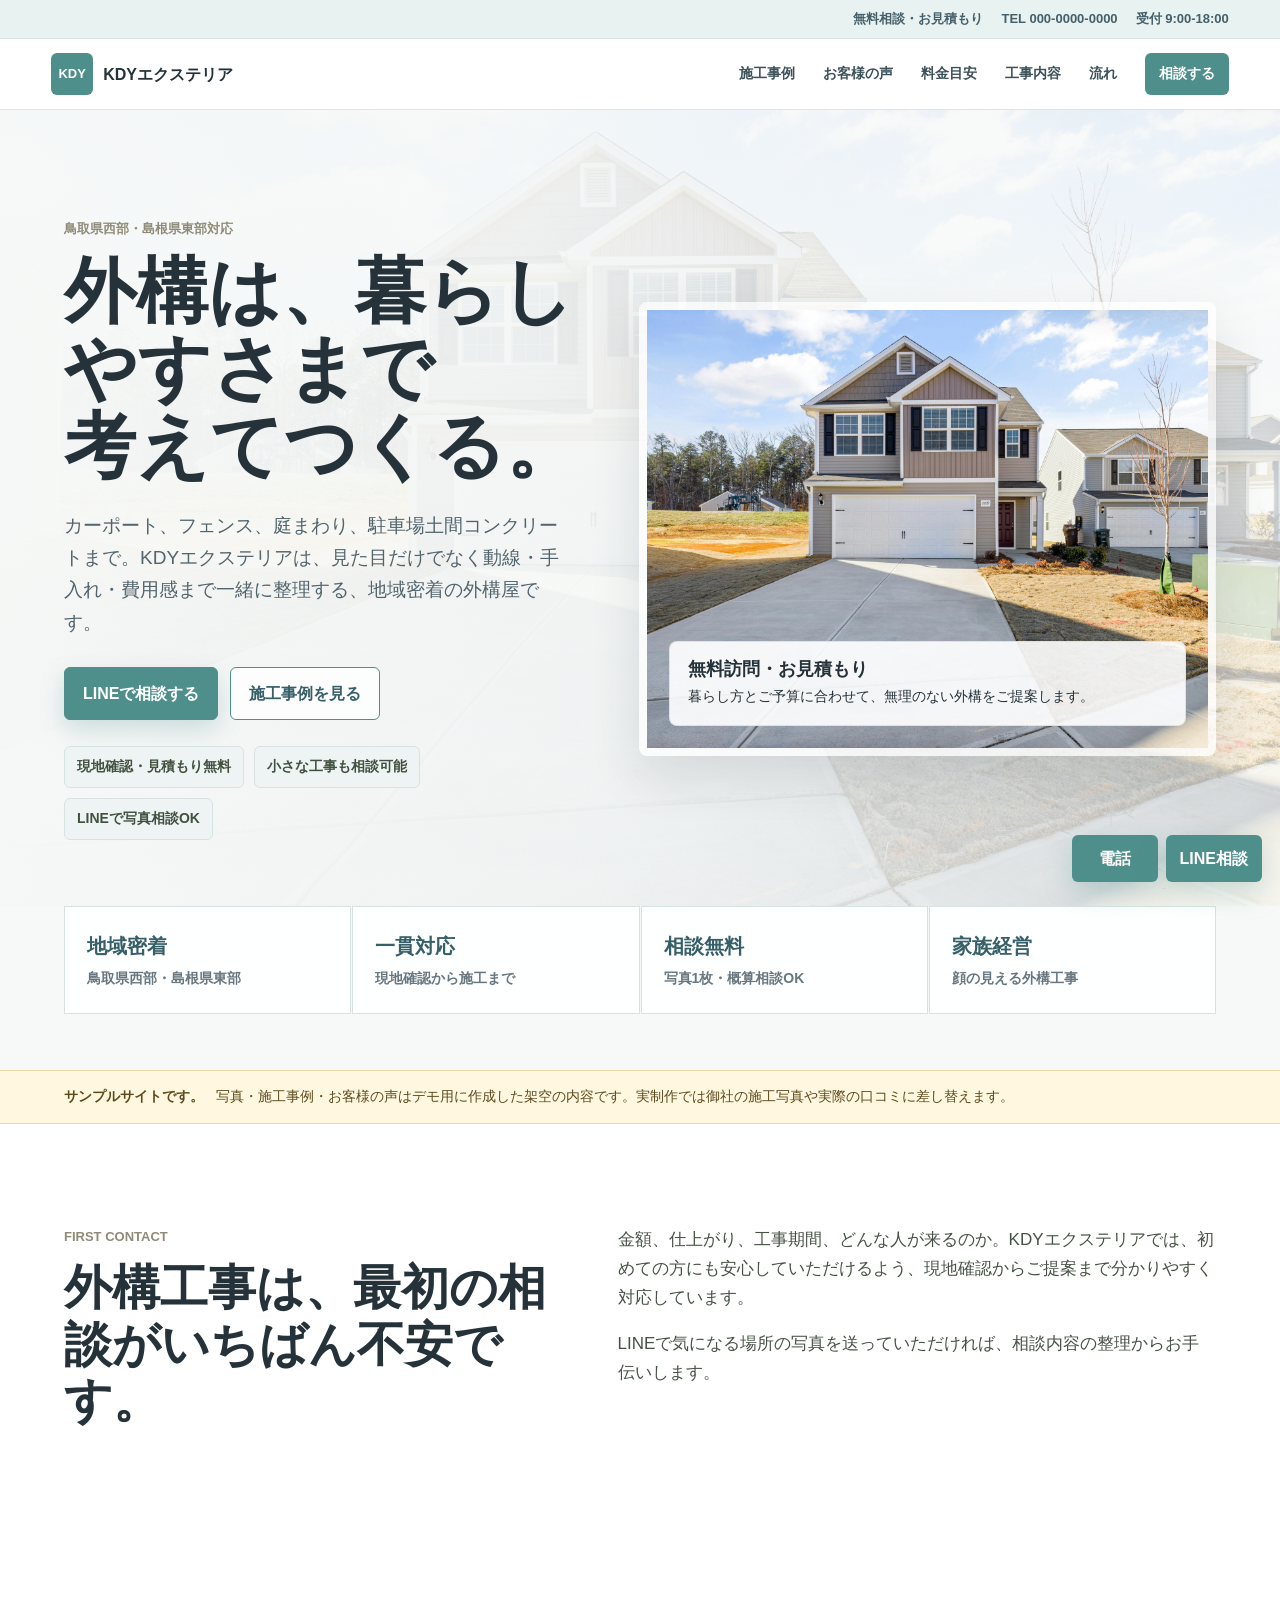
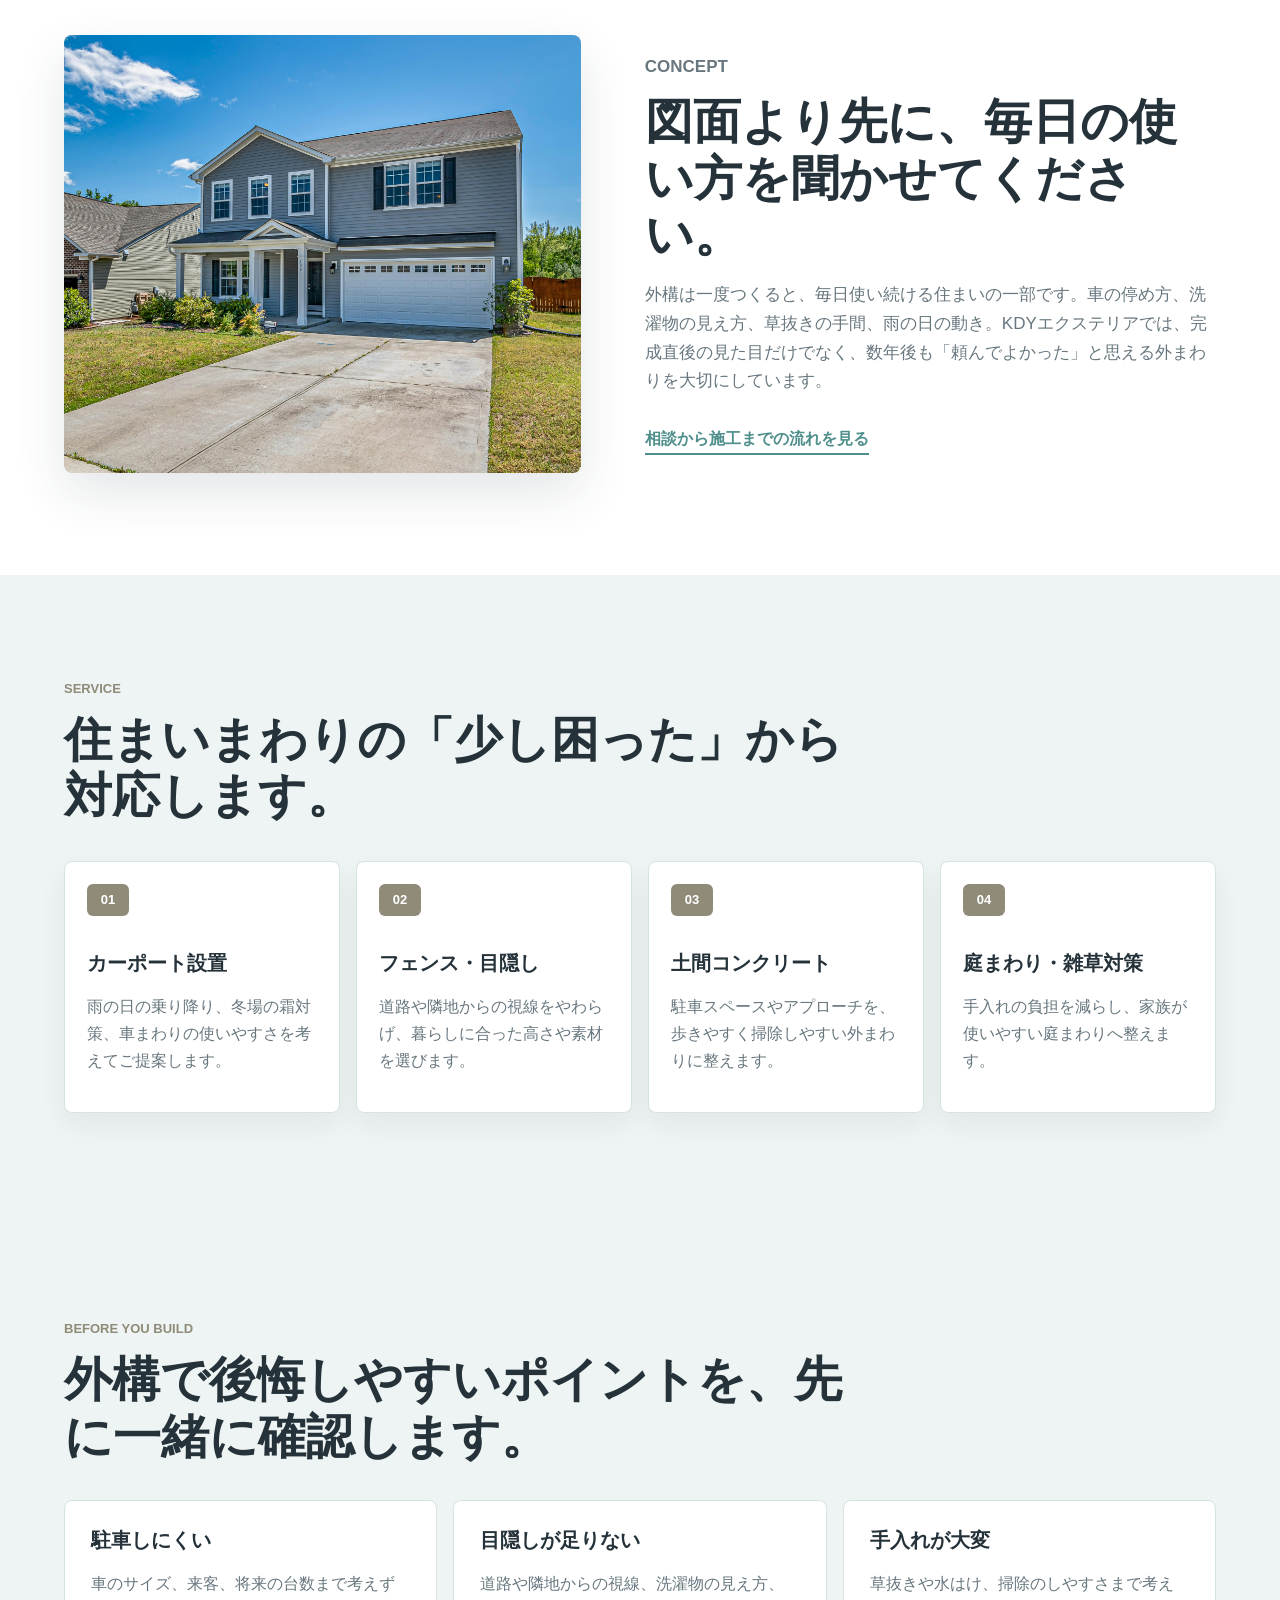
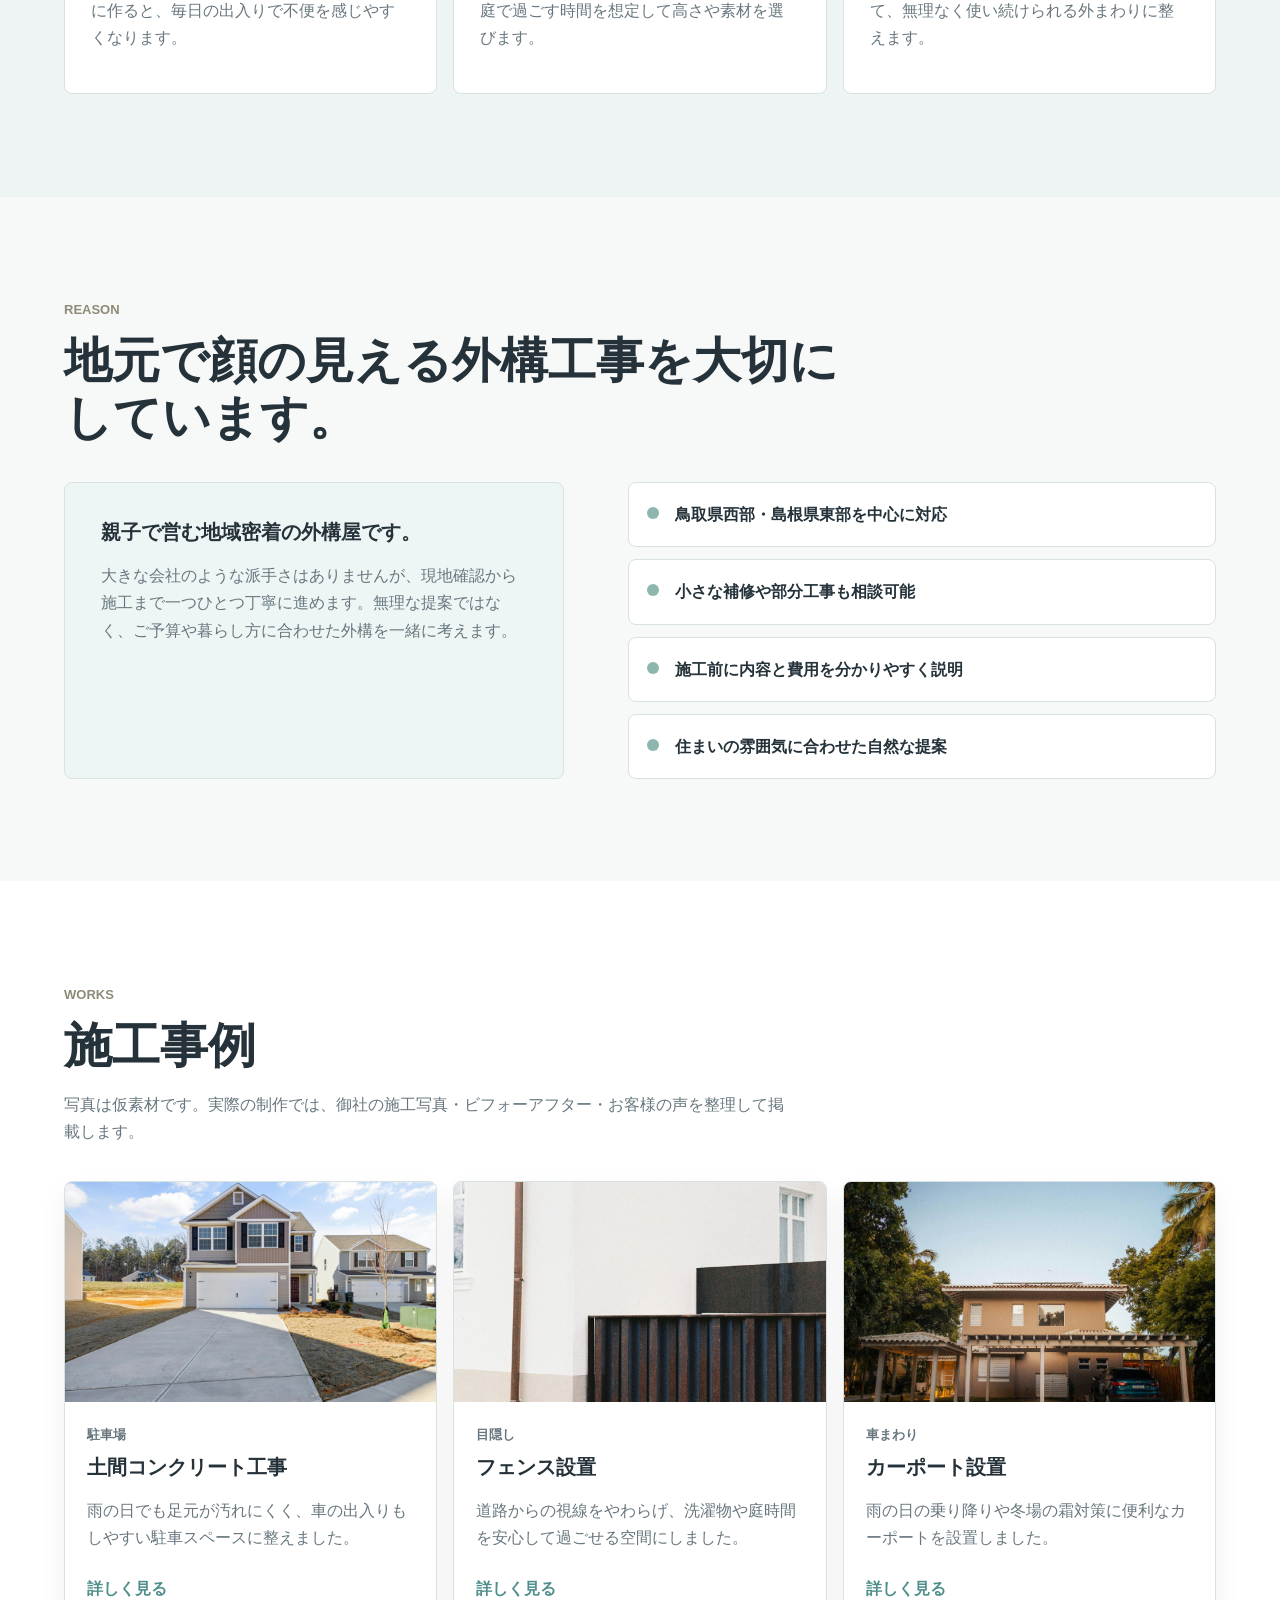
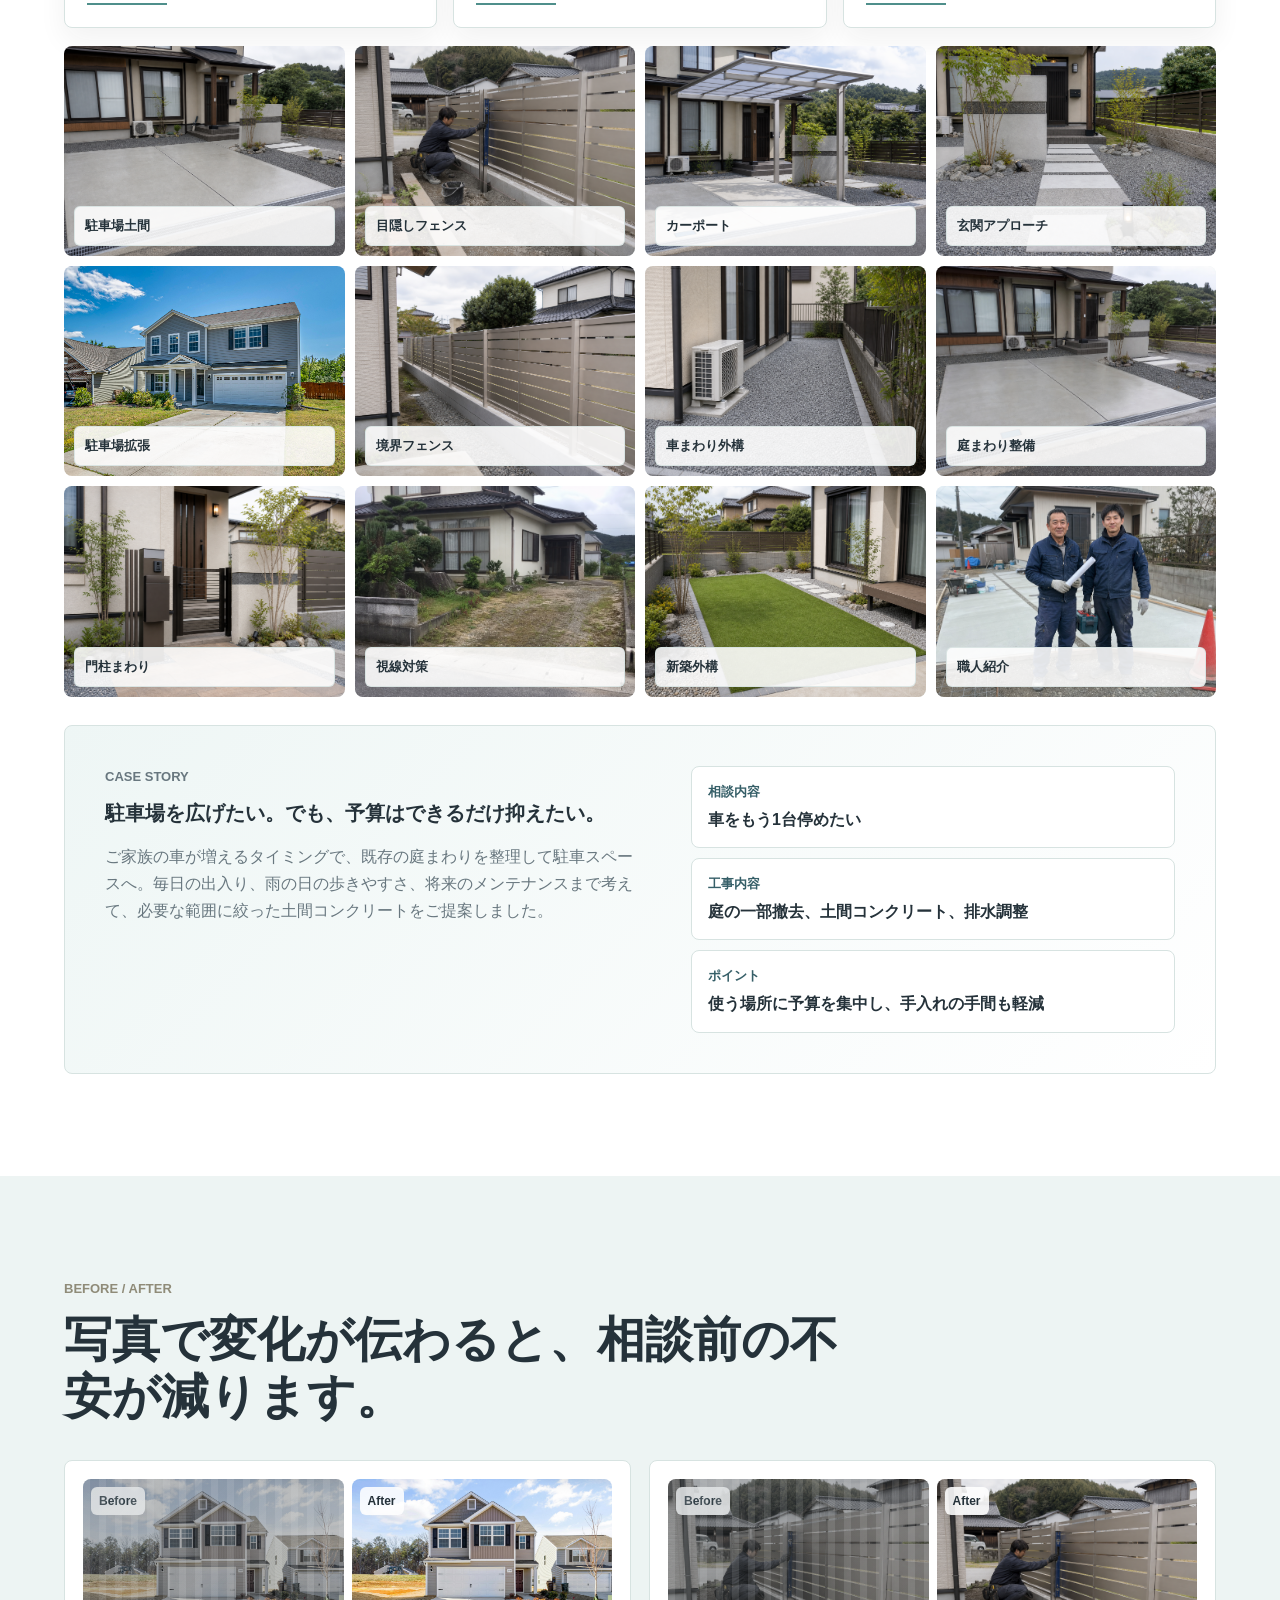
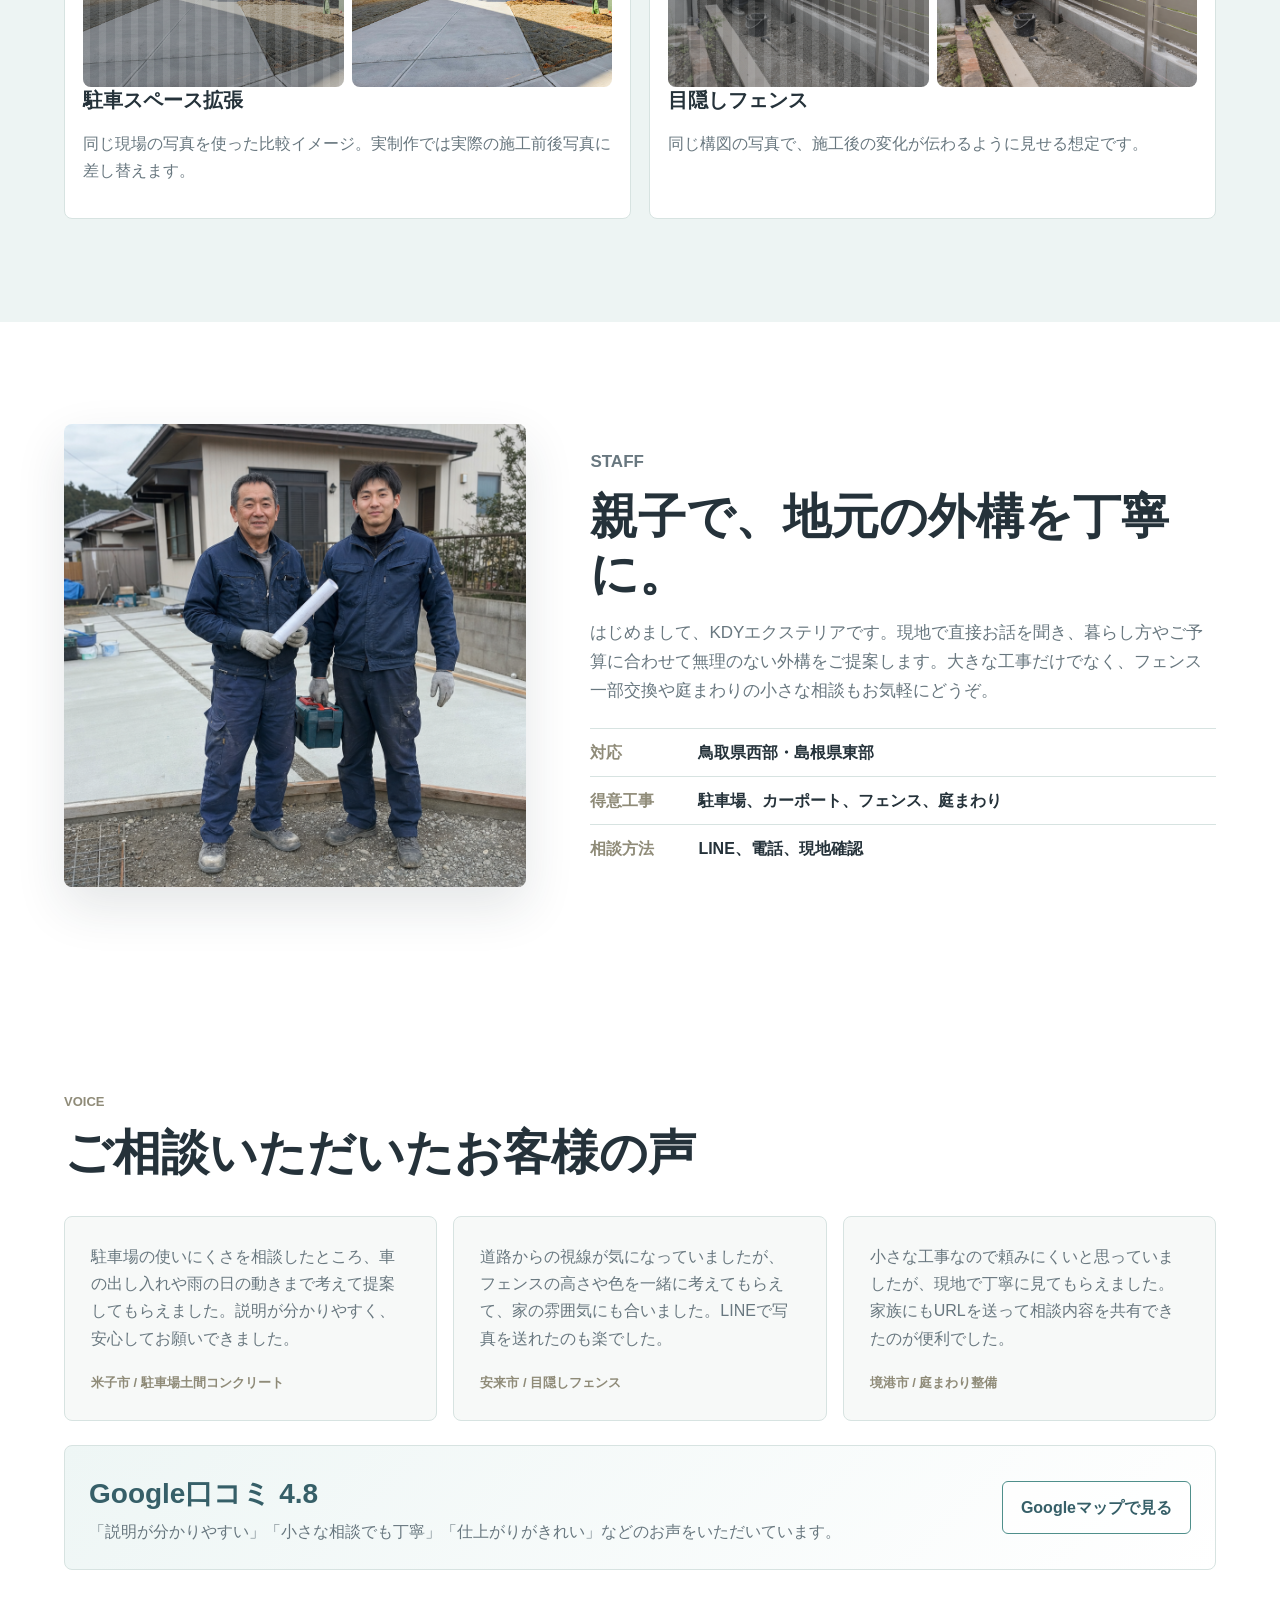
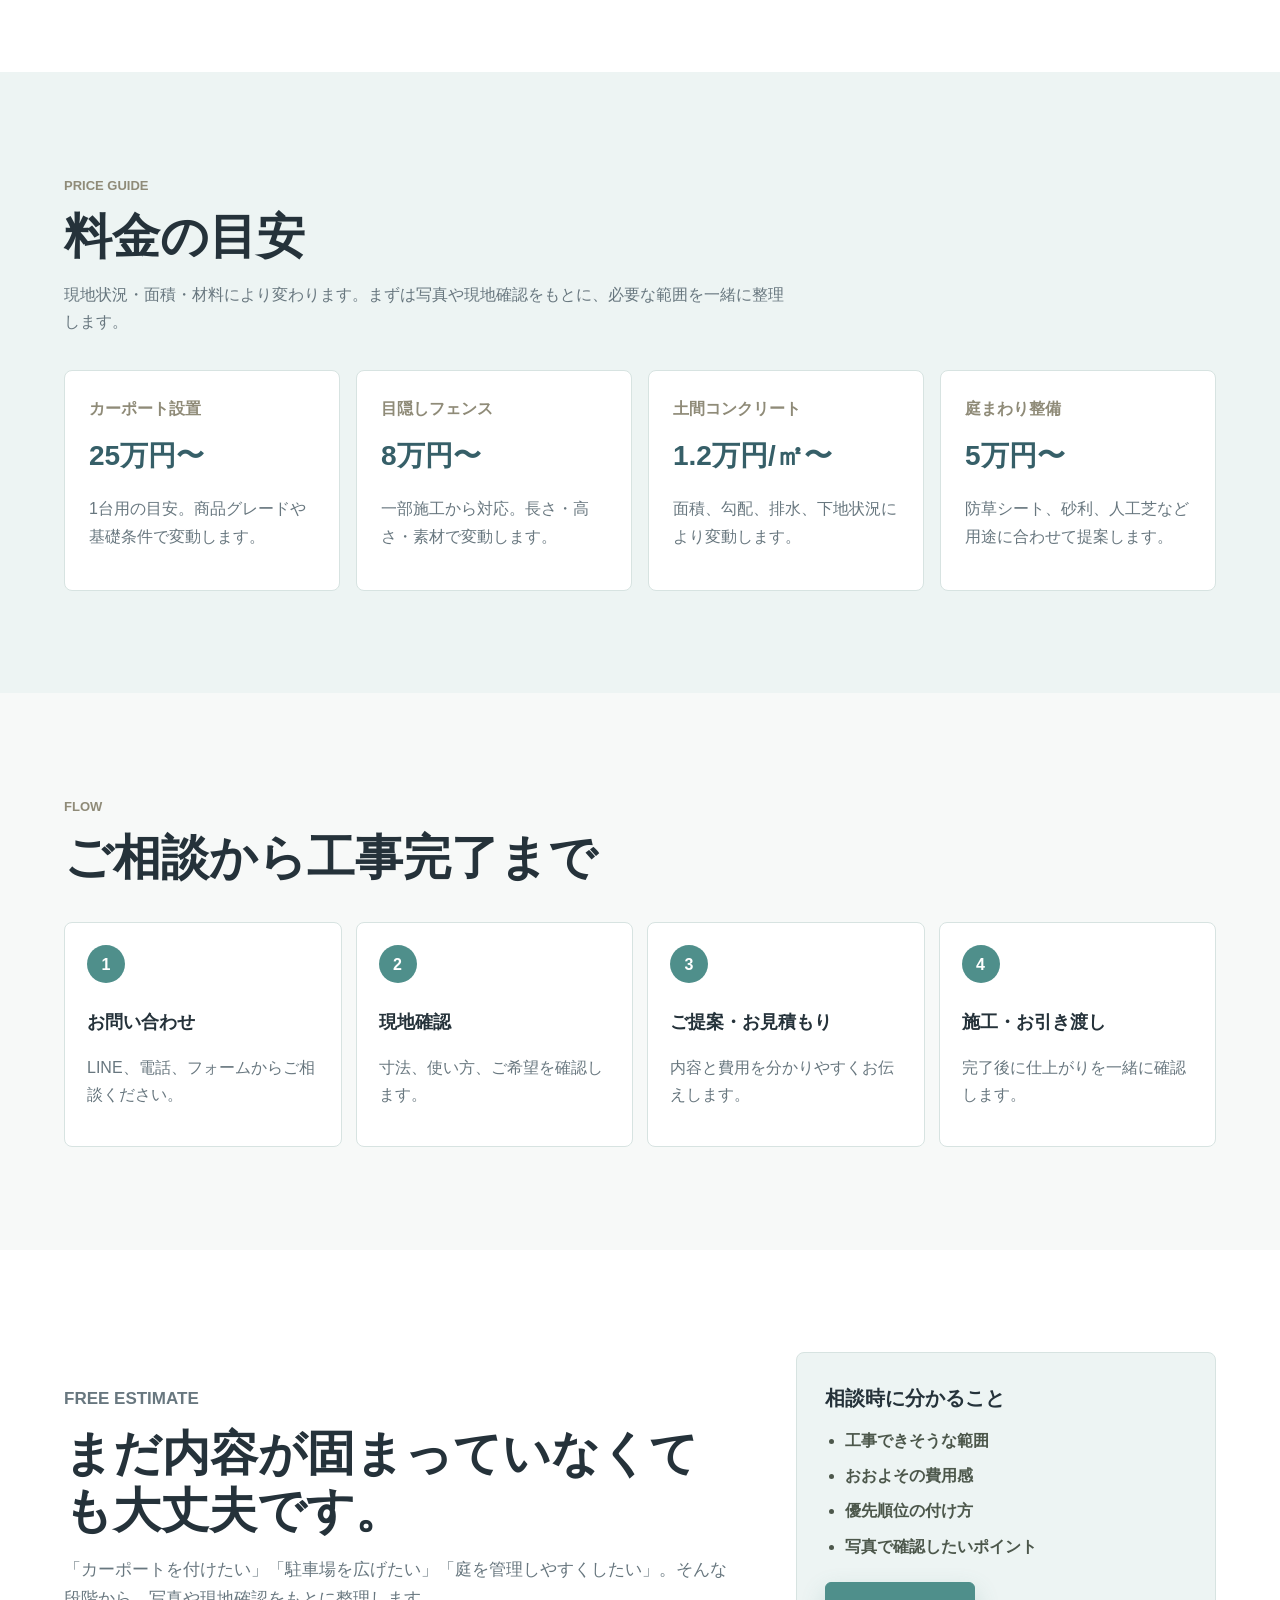
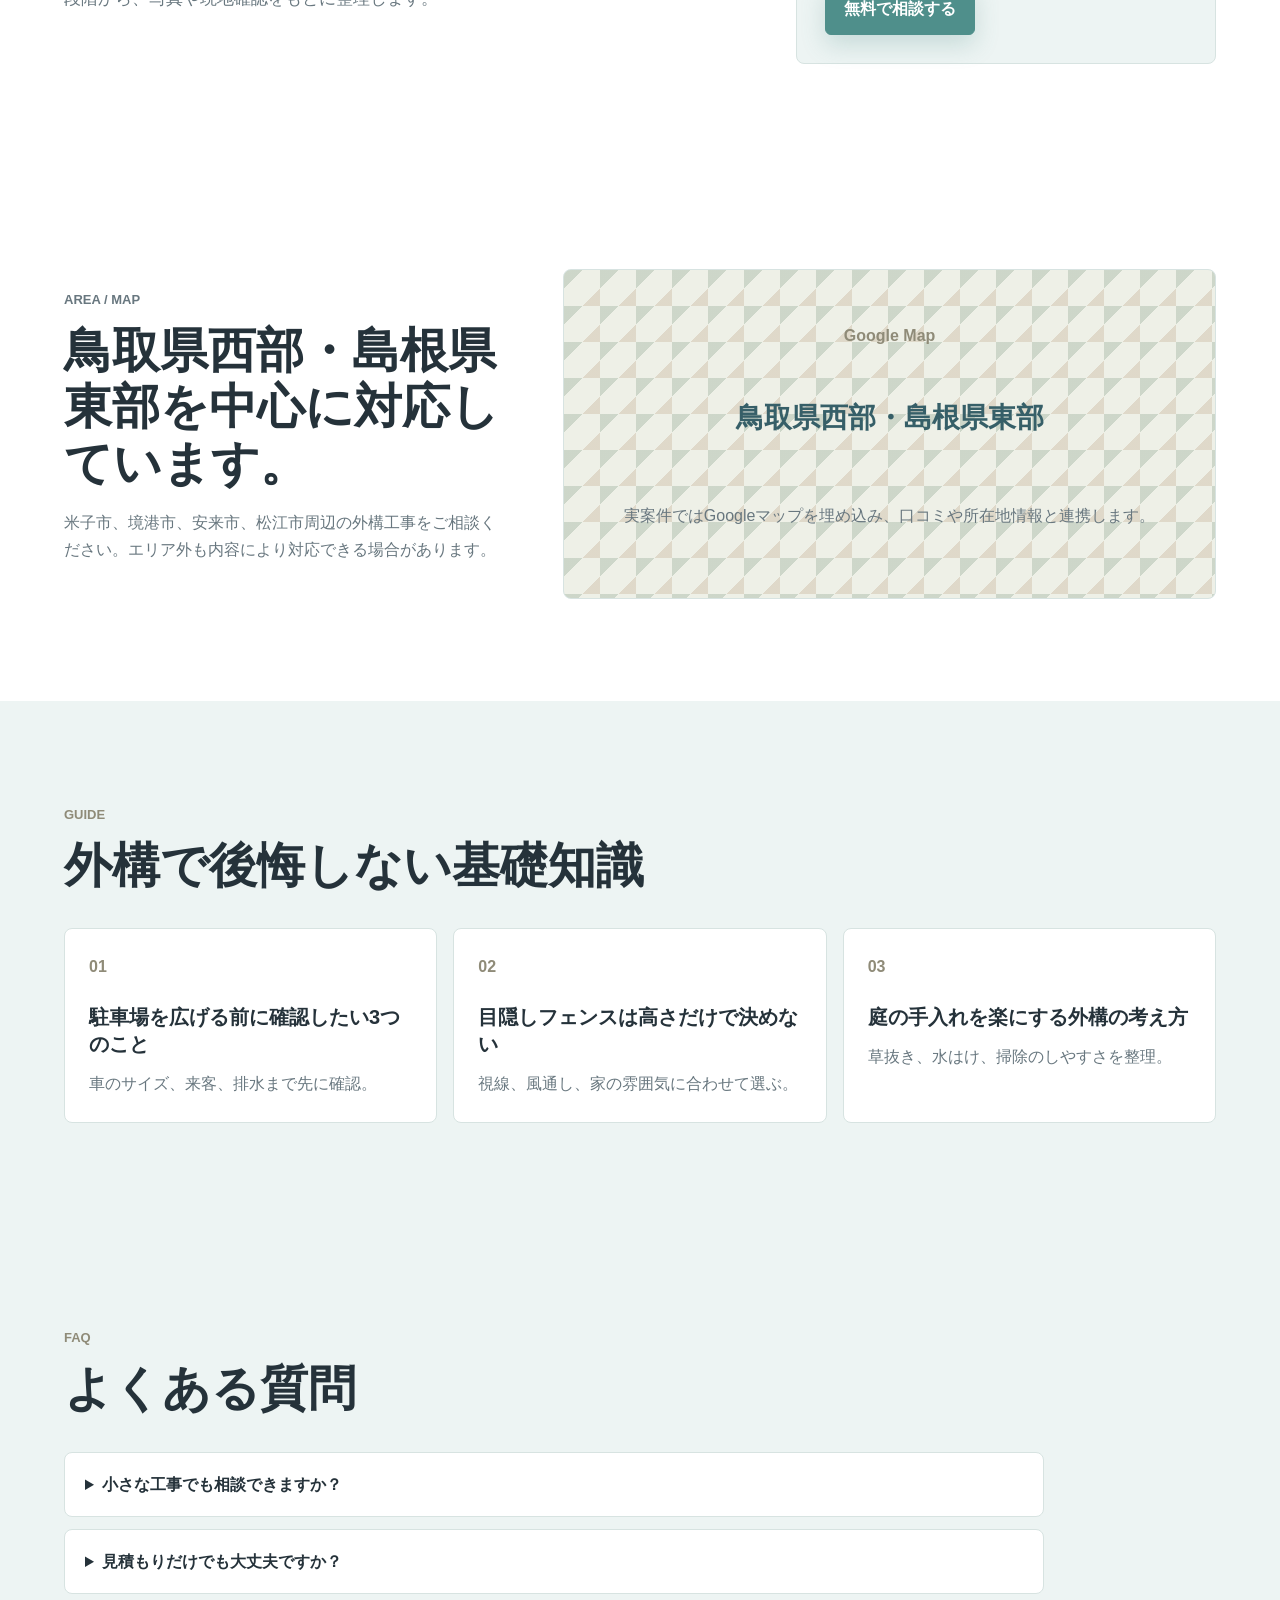
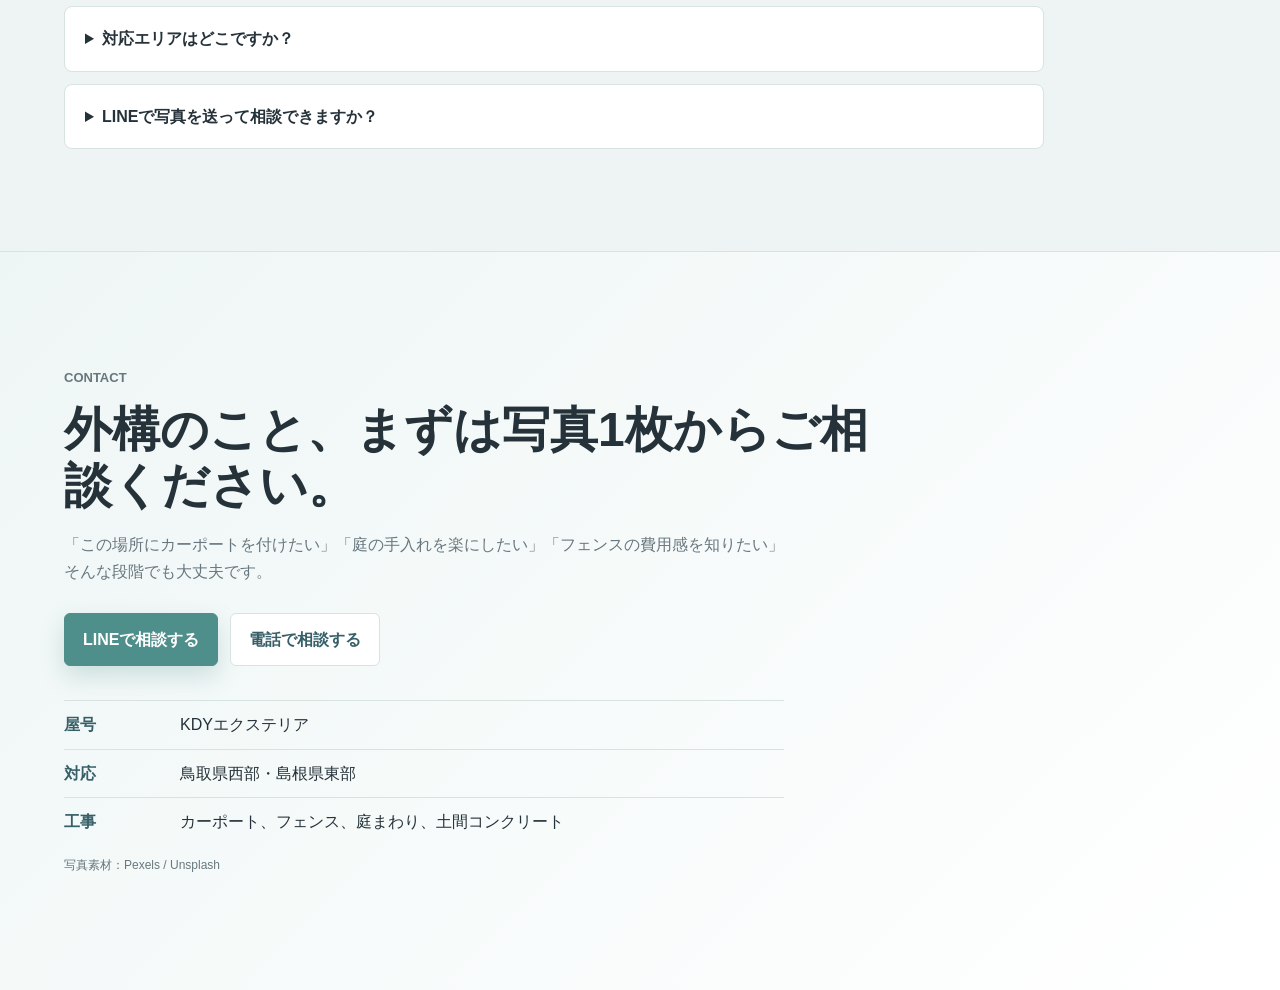
==== commit c735521a: "Fix mobile line break: keep sentence-ending characters together" ====
--- a/index.html
+++ b/index.html
@@ -32,7 +32,7 @@
       <section class="hero">
         <div class="hero-copy">
           <p class="eyebrow">鳥取県西部・島根県東部対応</p>
-          <h1>外構は、暮らしやすさまで考えてつくる。</h1>
+          <h1>外構は、暮らしやすさまで<span class="nobreak">考えてつくる。</span></h1>
           <p class="lead">カーポート、フェンス、庭まわり、駐車場土間コンクリートまで。KDYエクステリアは、見た目だけでなく動線・手入れ・費用感まで一緒に整理する、地域密着の外構屋です。</p>
           <div class="hero-actions">
             <a class="button primary" href="#contact">LINEで相談する</a>
@@ -120,7 +120,7 @@
       <section class="section trouble-band">
         <div class="section-heading">
           <p class="eyebrow">Before You Build</p>
-          <h2>外構で後悔しやすいポイントを、先に一緒に確認します。</h2>
+          <h2>外構で後悔しやすいポイントを、先に<span class="nobreak">一緒に確認します。</span></h2>
         </div>
         <div class="trouble-grid">
           <article>
--- a/styles.css
+++ b/styles.css
@@ -16,6 +16,11 @@
   box-sizing: border-box;
 }
 
+.nobreak {
+  display: inline-block;
+  white-space: nowrap;
+}
+
 html {
   scroll-behavior: smooth;
 }
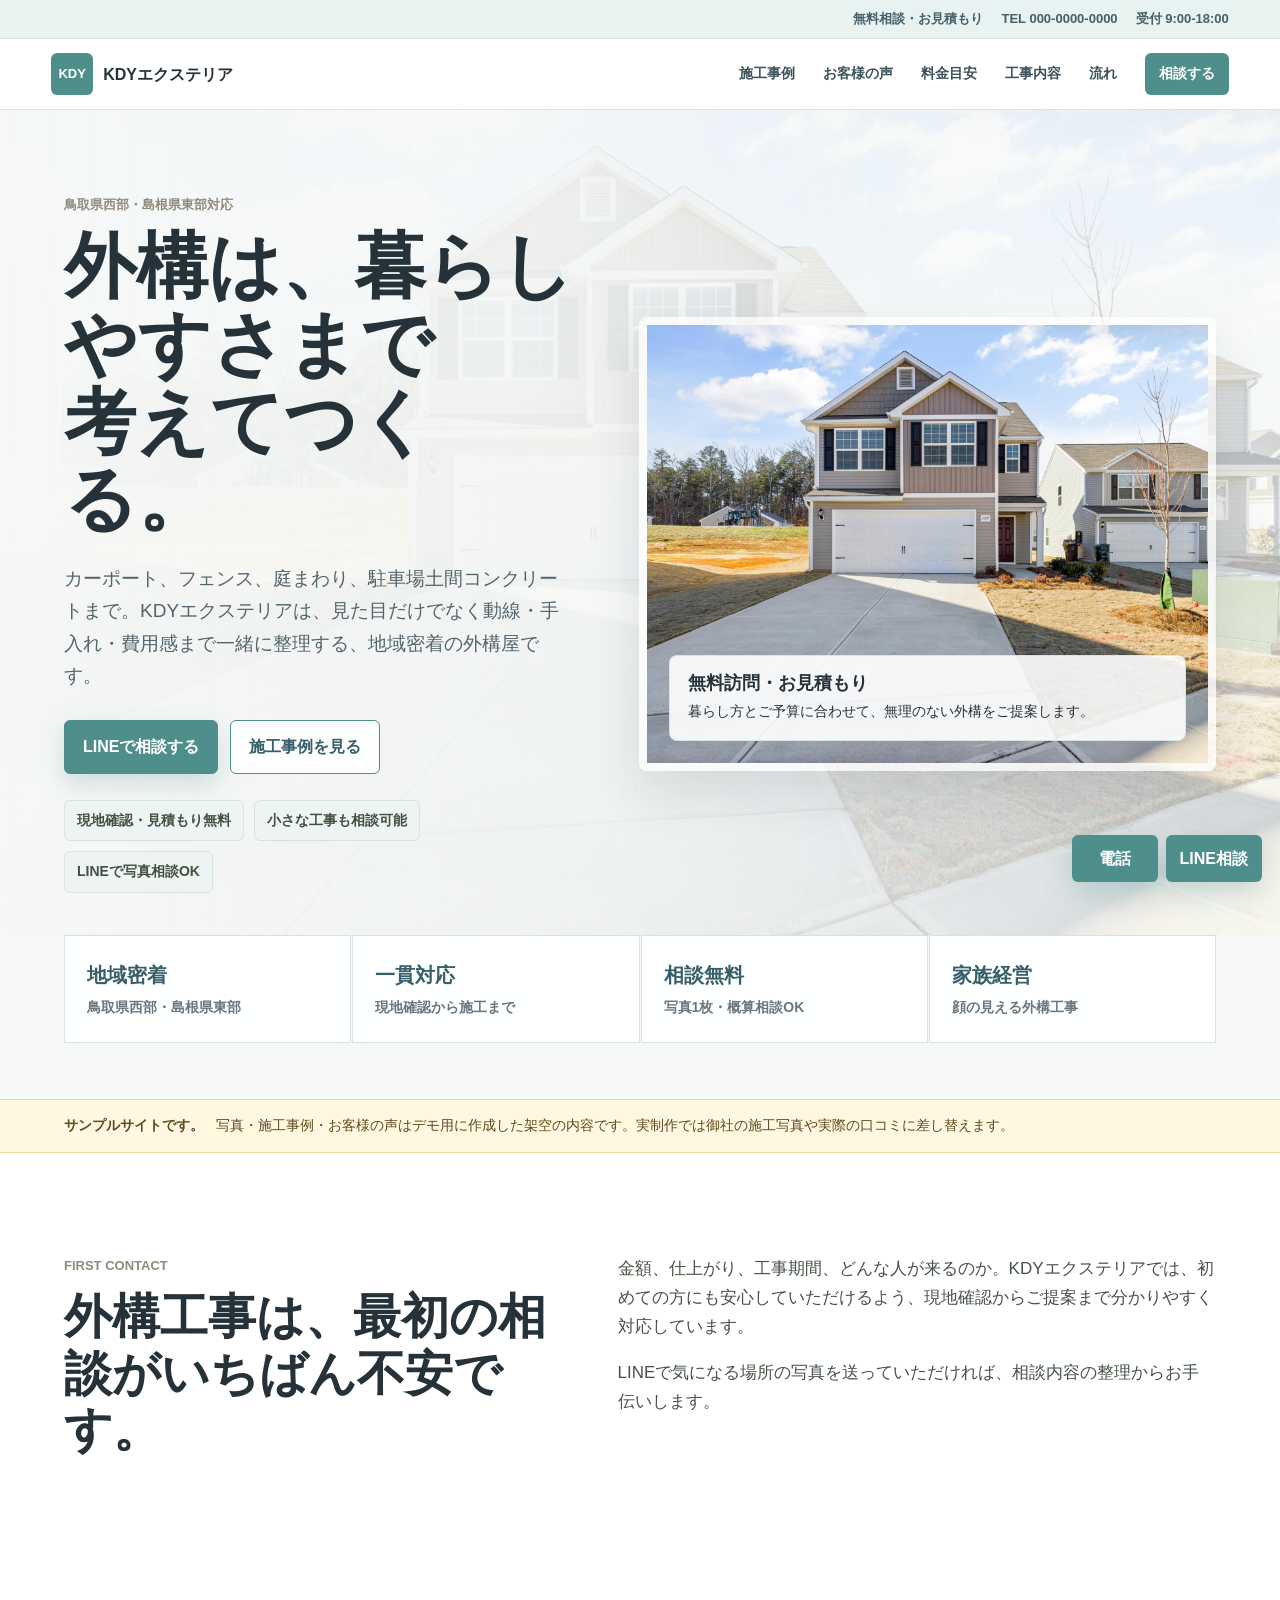
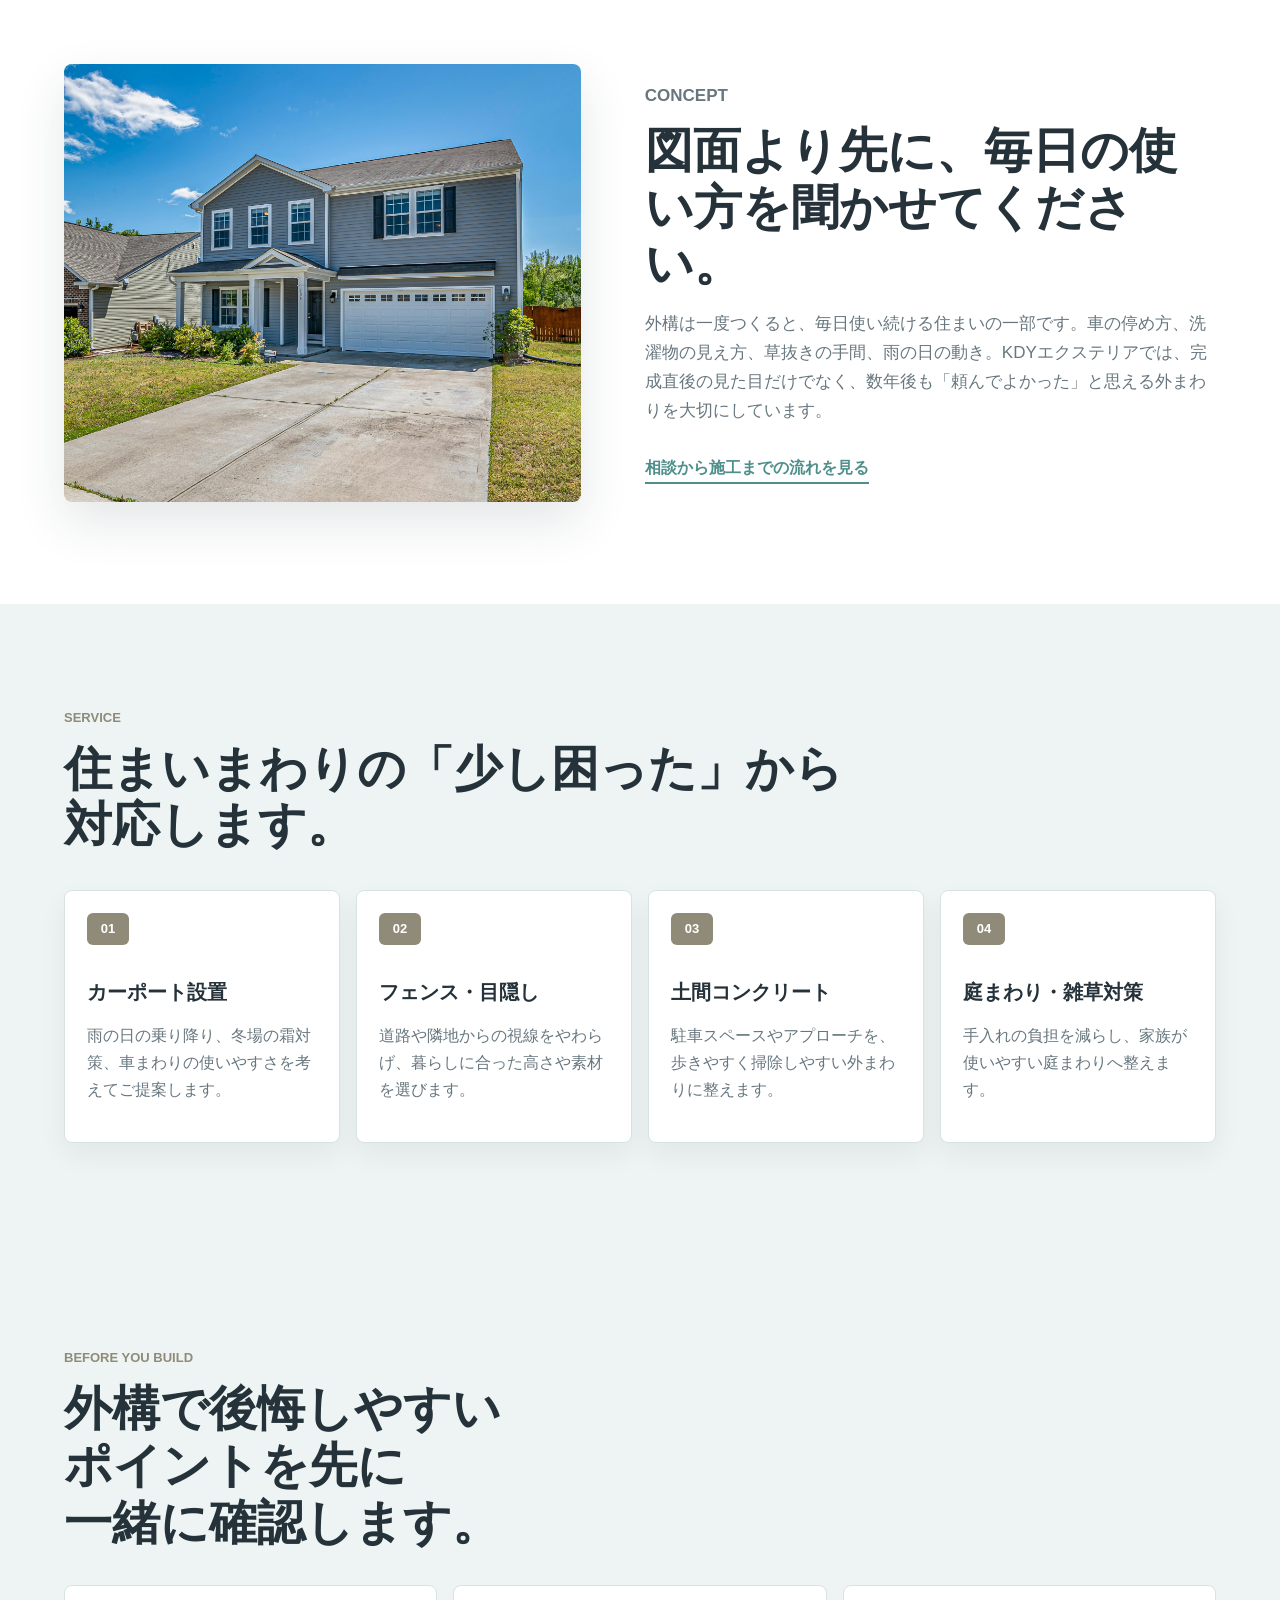
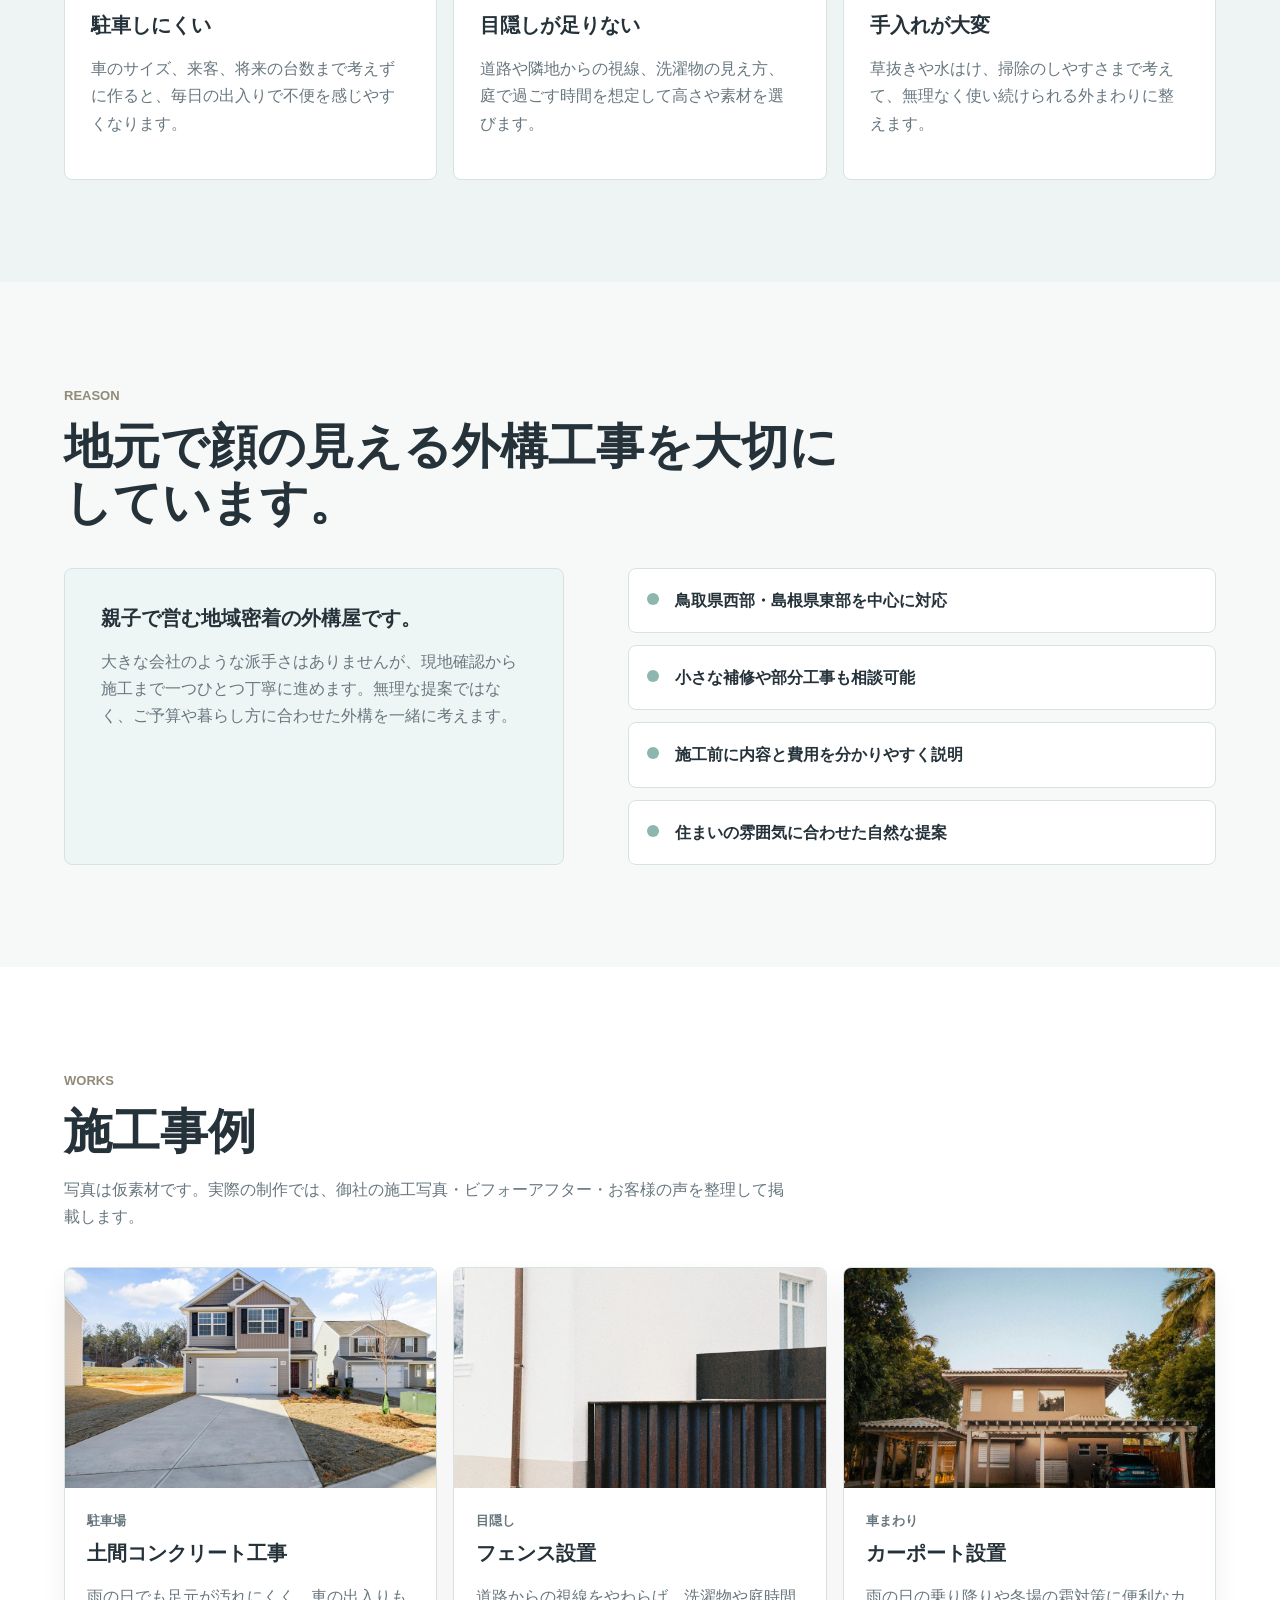
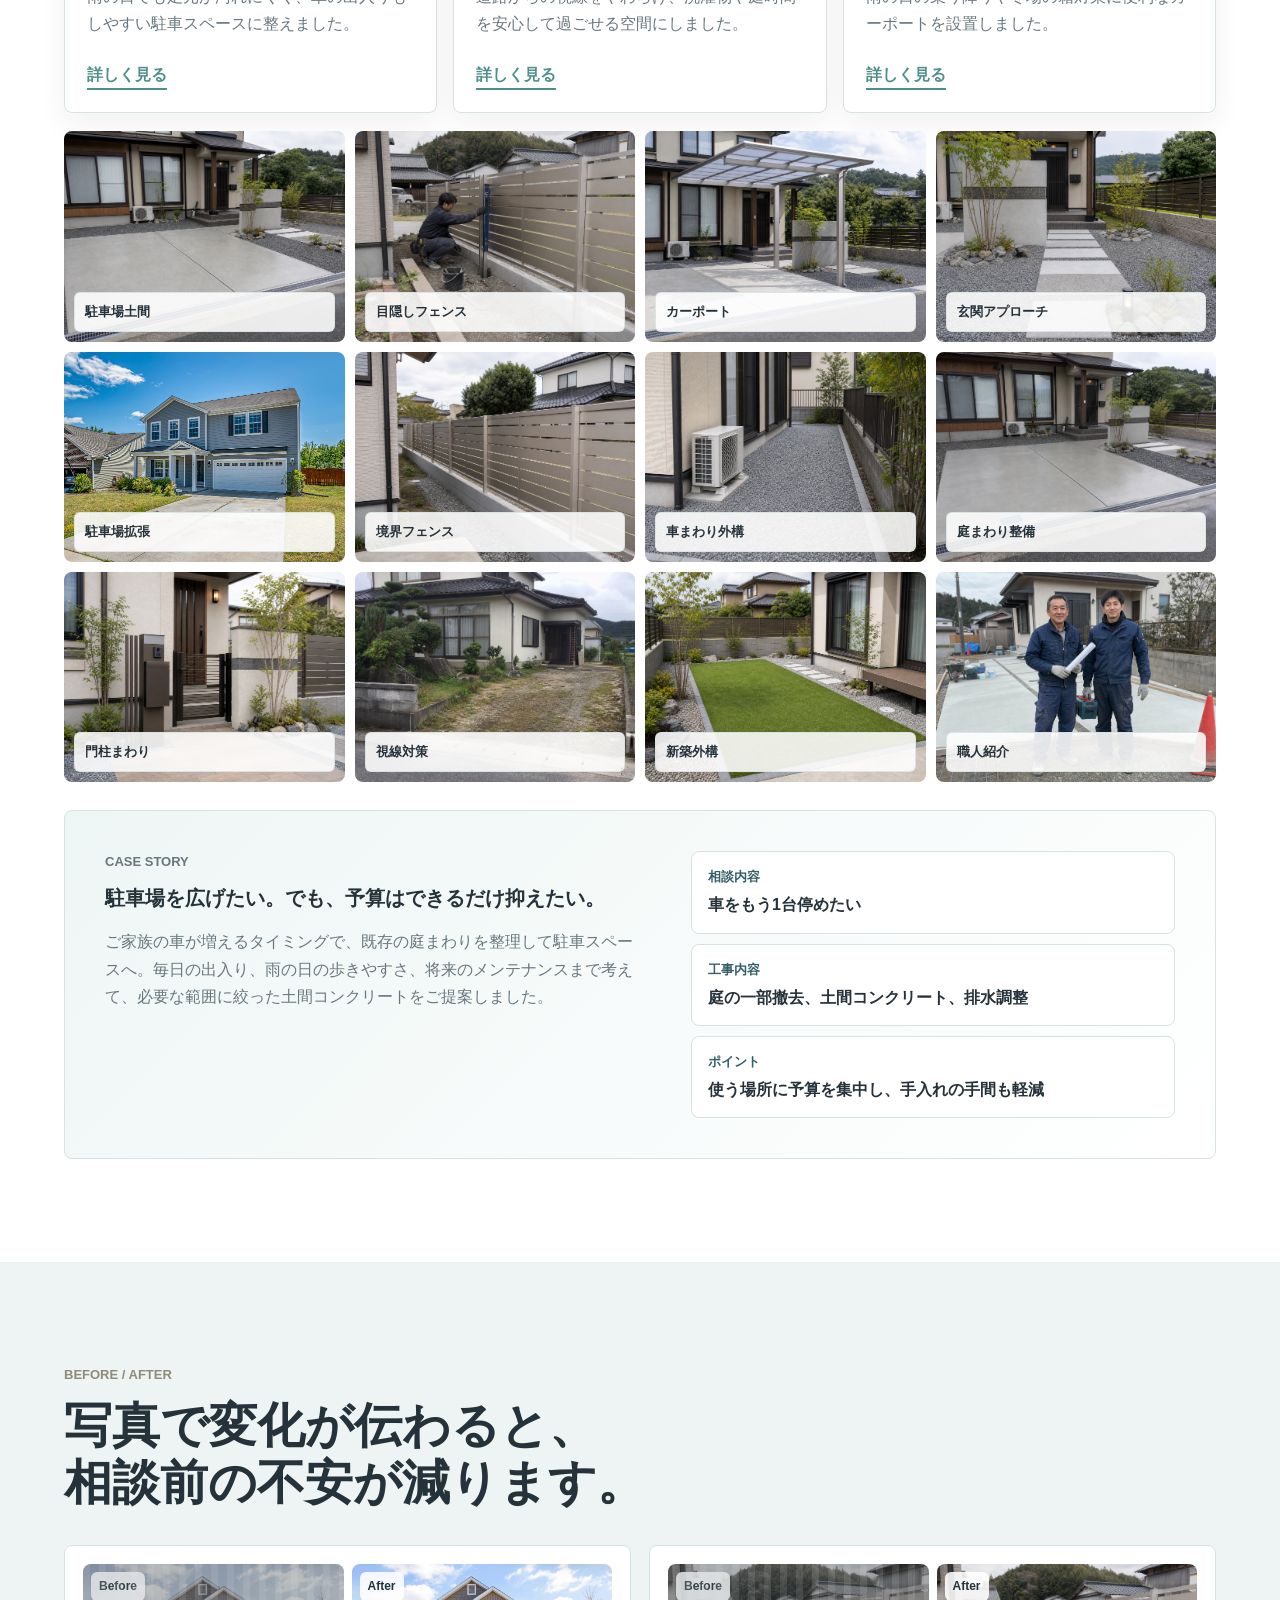
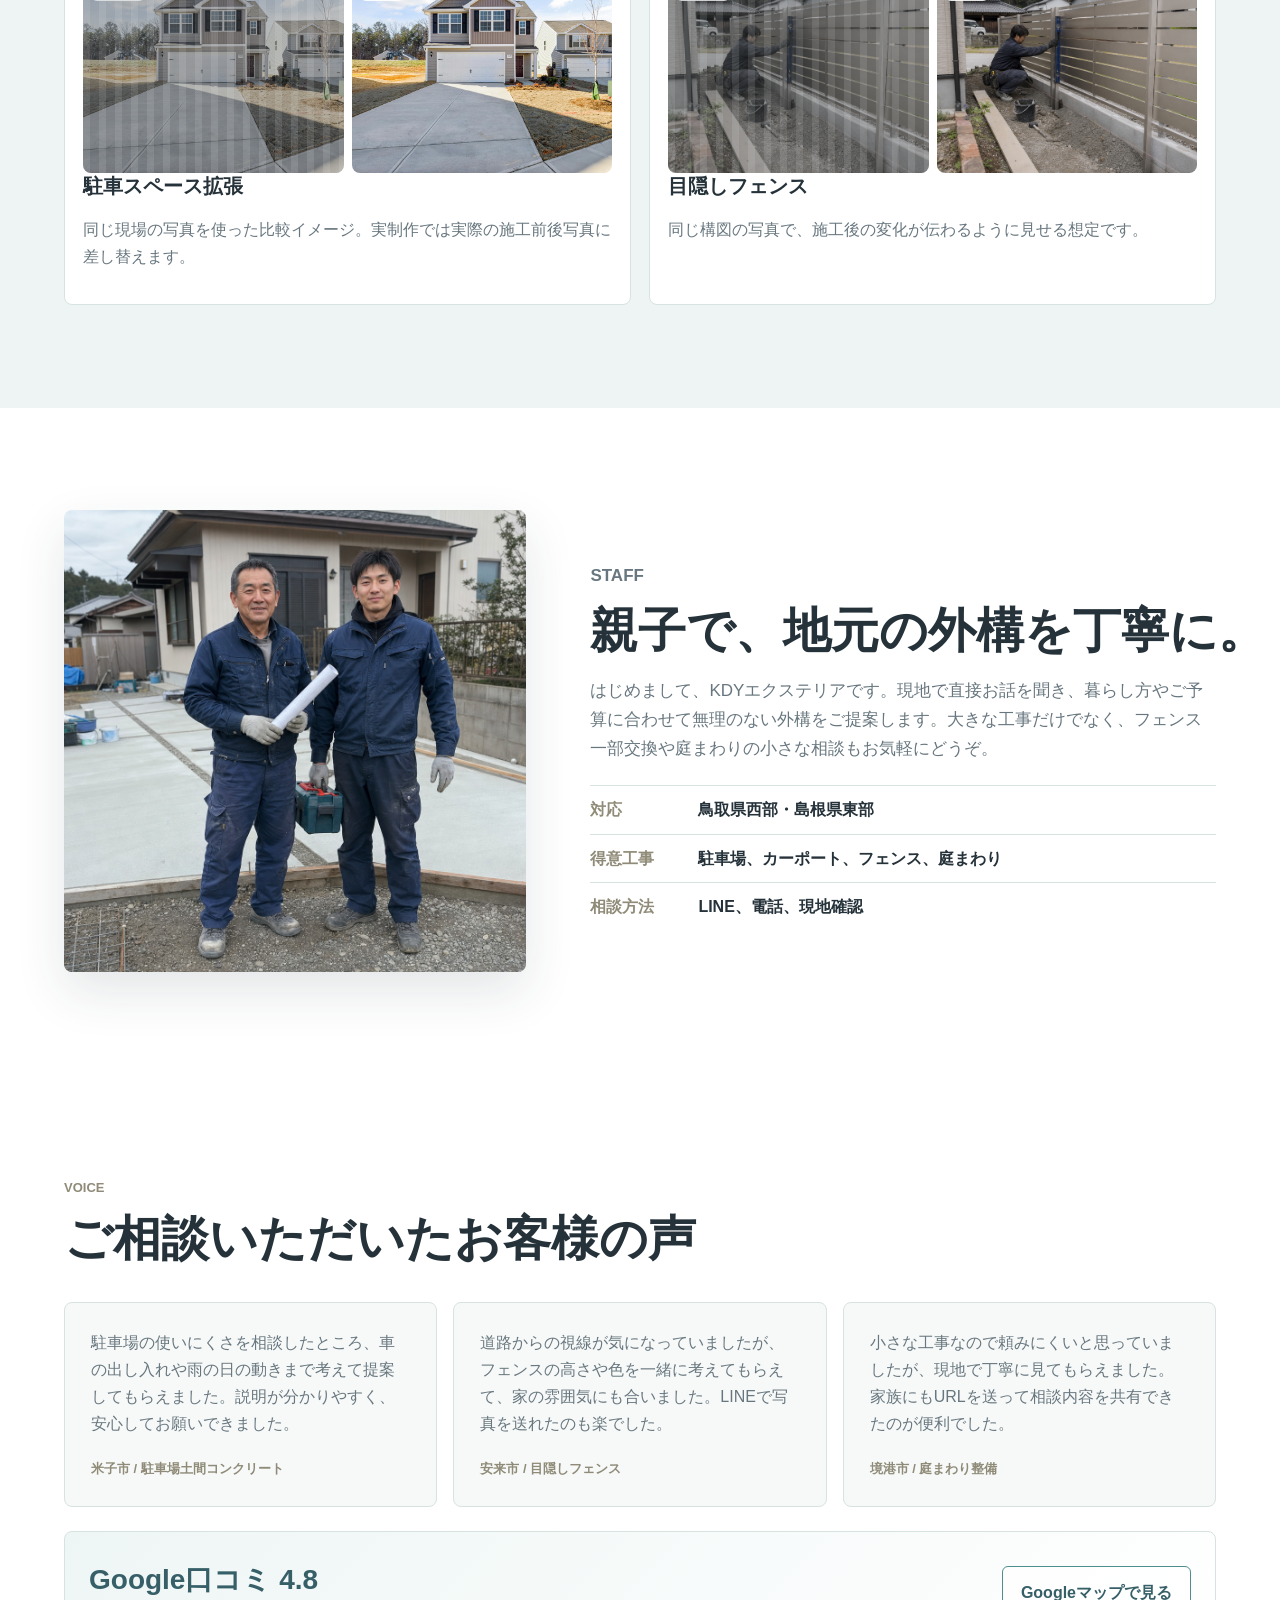
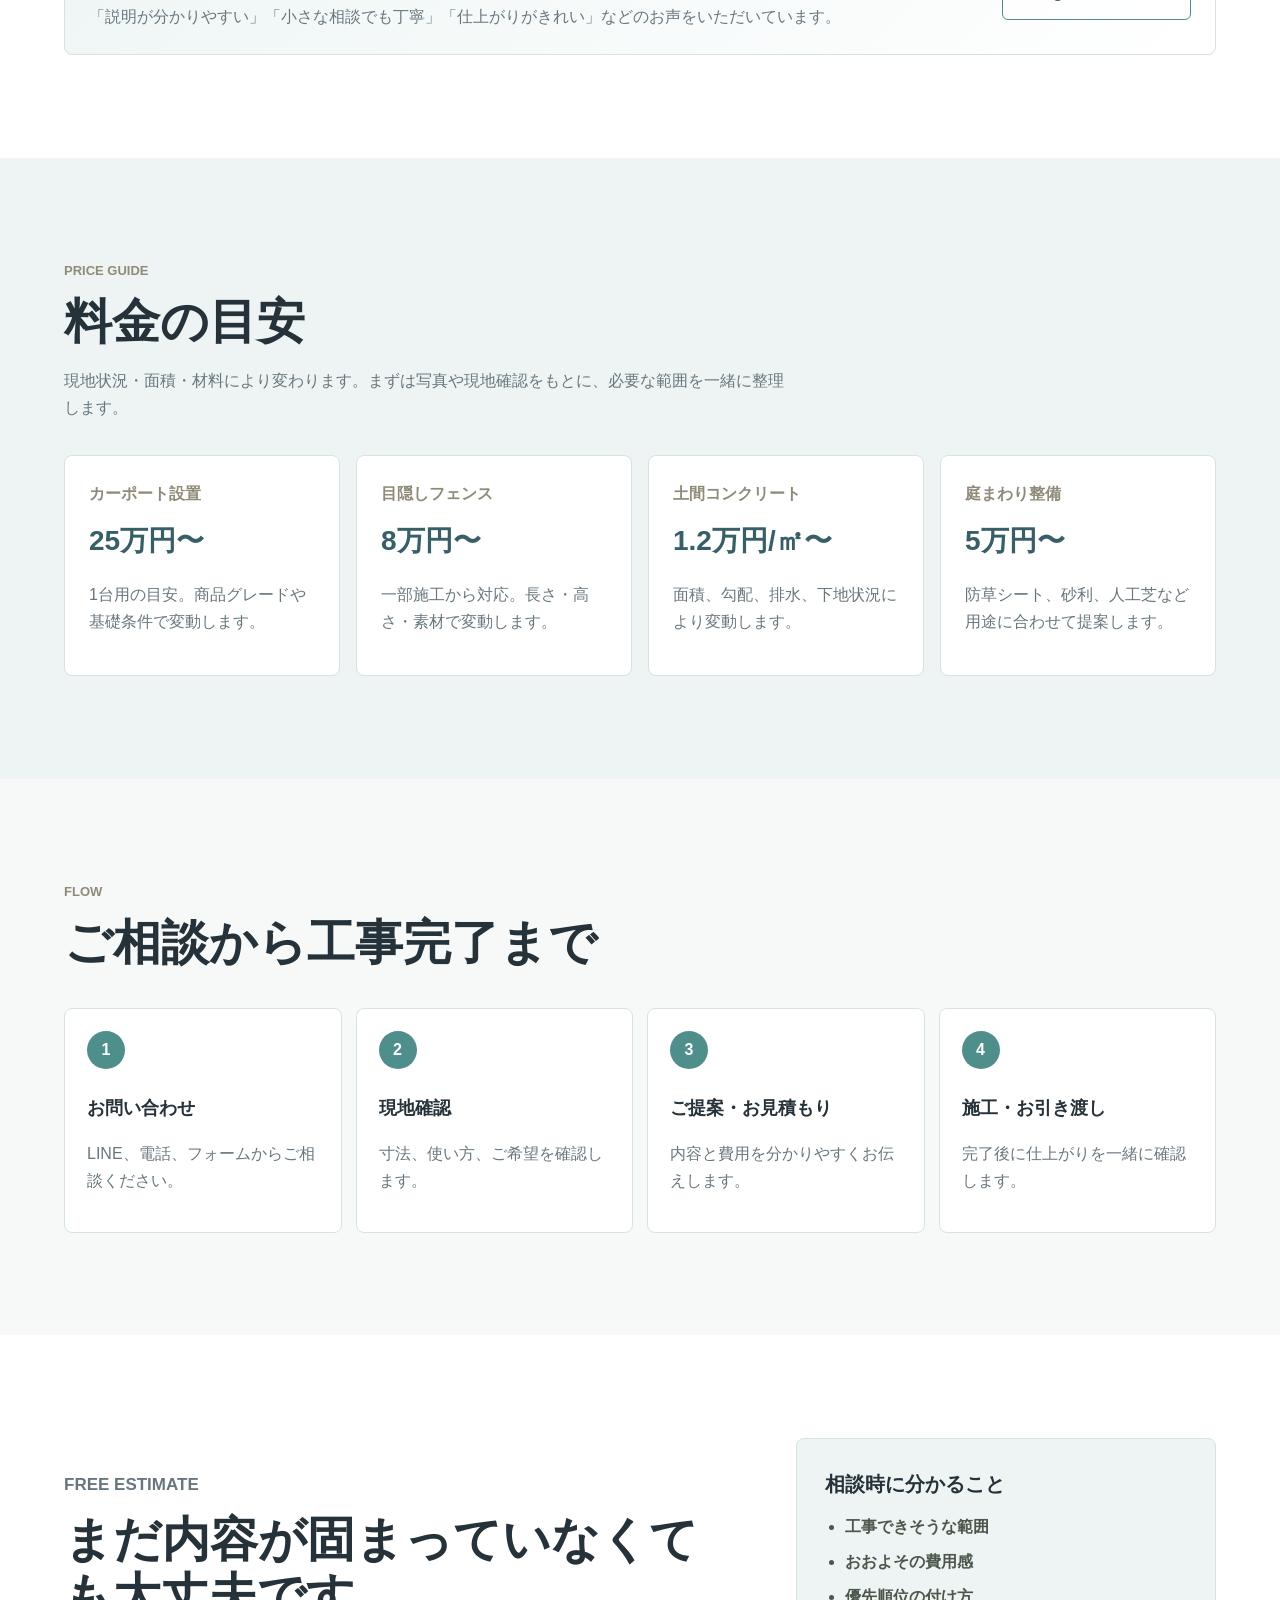
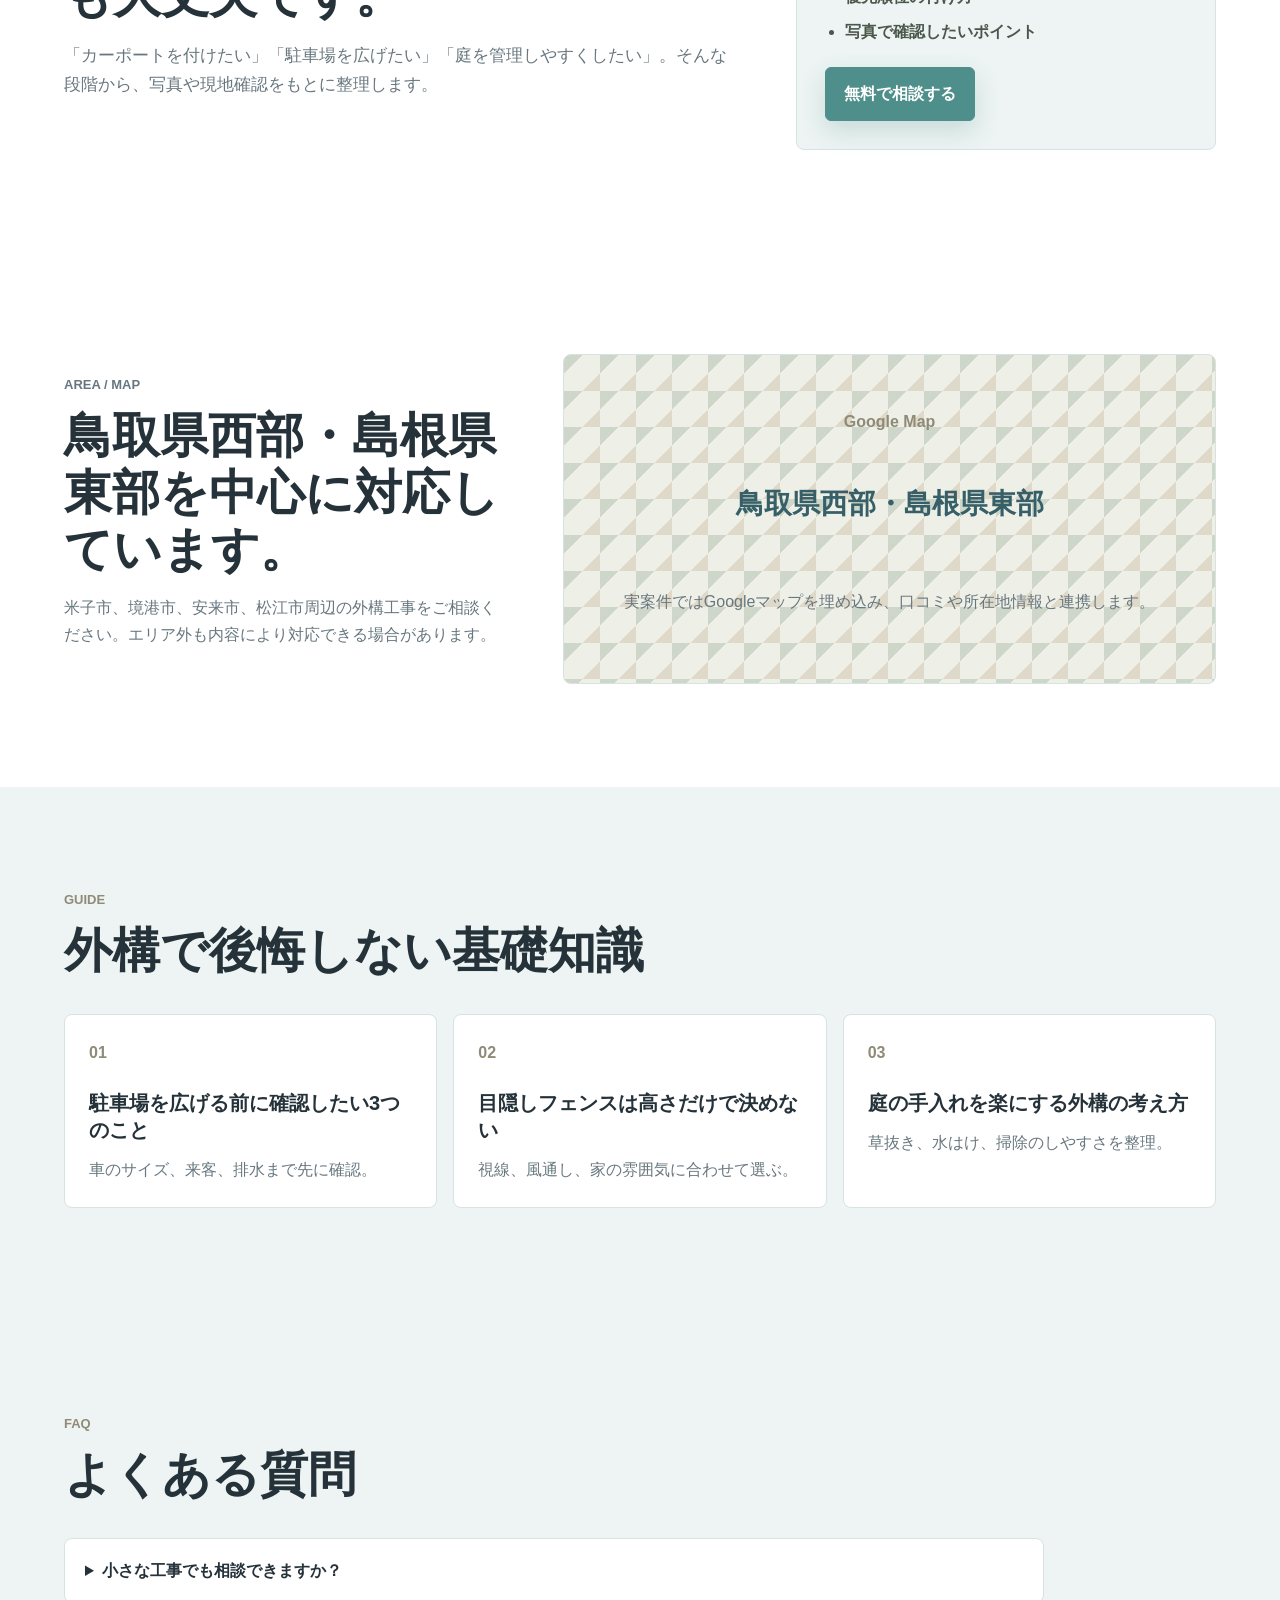
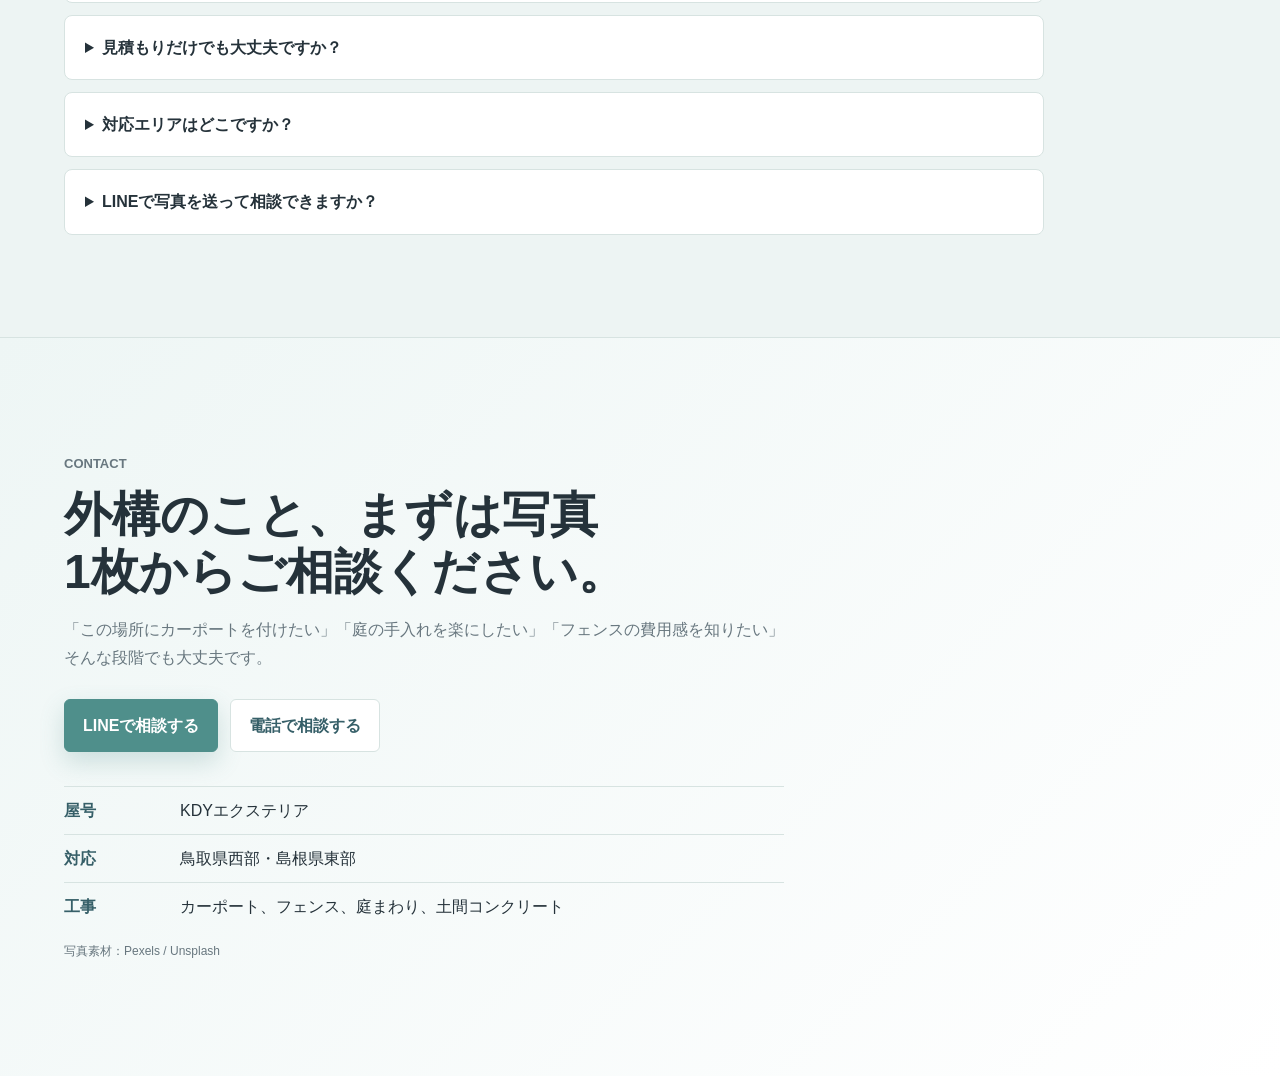
==== commit 978a00b3: "Tune mobile heading line breaks per user spec" ====
--- a/index.html
+++ b/index.html
@@ -32,7 +32,7 @@
       <section class="hero">
         <div class="hero-copy">
           <p class="eyebrow">鳥取県西部・島根県東部対応</p>
-          <h1>外構は、暮らしやすさまで<span class="nobreak">考えてつくる。</span></h1>
+          <h1>外構は、暮らしやすさまで<br>考えてつくる。</h1>
           <p class="lead">カーポート、フェンス、庭まわり、駐車場土間コンクリートまで。KDYエクステリアは、見た目だけでなく動線・手入れ・費用感まで一緒に整理する、地域密着の外構屋です。</p>
           <div class="hero-actions">
             <a class="button primary" href="#contact">LINEで相談する</a>
@@ -120,7 +120,7 @@
       <section class="section trouble-band">
         <div class="section-heading">
           <p class="eyebrow">Before You Build</p>
-          <h2>外構で後悔しやすいポイントを、先に<span class="nobreak">一緒に確認します。</span></h2>
+          <h2>外構で後悔しやすい<br>ポイントを先に<br>一緒に確認します。</h2>
         </div>
         <div class="trouble-grid">
           <article>
@@ -223,7 +223,7 @@
       <section class="section before-after-band">
         <div class="section-heading">
           <p class="eyebrow">Before / After</p>
-          <h2>写真で変化が伝わると、相談前の不安が減ります。</h2>
+          <h2>写真で変化が伝わると、<br>相談前の不安が減ります。</h2>
         </div>
         <div class="ba-grid">
           <article class="ba-card">
@@ -251,7 +251,7 @@
         </div>
         <div class="staff-copy">
           <p class="eyebrow">Staff</p>
-          <h2>親子で、地元の外構を丁寧に。</h2>
+          <h2><span class="nobreak">親子で、地元の外構を丁寧に。</span></h2>
           <p>はじめまして、KDYエクステリアです。現地で直接お話を聞き、暮らし方やご予算に合わせて無理のない外構をご提案します。大きな工事だけでなく、フェンス一部交換や庭まわりの小さな相談もお気軽にどうぞ。</p>
           <dl class="staff-list">
             <div><dt>対応</dt><dd>鳥取県西部・島根県東部</dd></div>
@@ -264,7 +264,7 @@
       <section id="voice" class="section voice-band">
         <div class="section-heading">
           <p class="eyebrow">Voice</p>
-          <h2>ご相談いただいたお客様の声</h2>
+          <h2><span class="nobreak">ご相談いただいたお客様の声</span></h2>
         </div>
         <div class="voice-grid">
           <article class="voice-card">
@@ -387,7 +387,7 @@
       <section id="contact" class="contact">
         <div class="contact-inner">
           <p class="eyebrow">Contact</p>
-          <h2>外構のこと、まずは写真1枚からご相談ください。</h2>
+          <h2>外構のこと、まずは写真<br>1枚からご相談ください。</h2>
           <p>「この場所にカーポートを付けたい」「庭の手入れを楽にしたい」「フェンスの費用感を知りたい」そんな段階でも大丈夫です。</p>
           <div class="contact-actions">
             <a class="button primary" href="https://line.me/" target="_blank" rel="noreferrer">LINEで相談する</a>
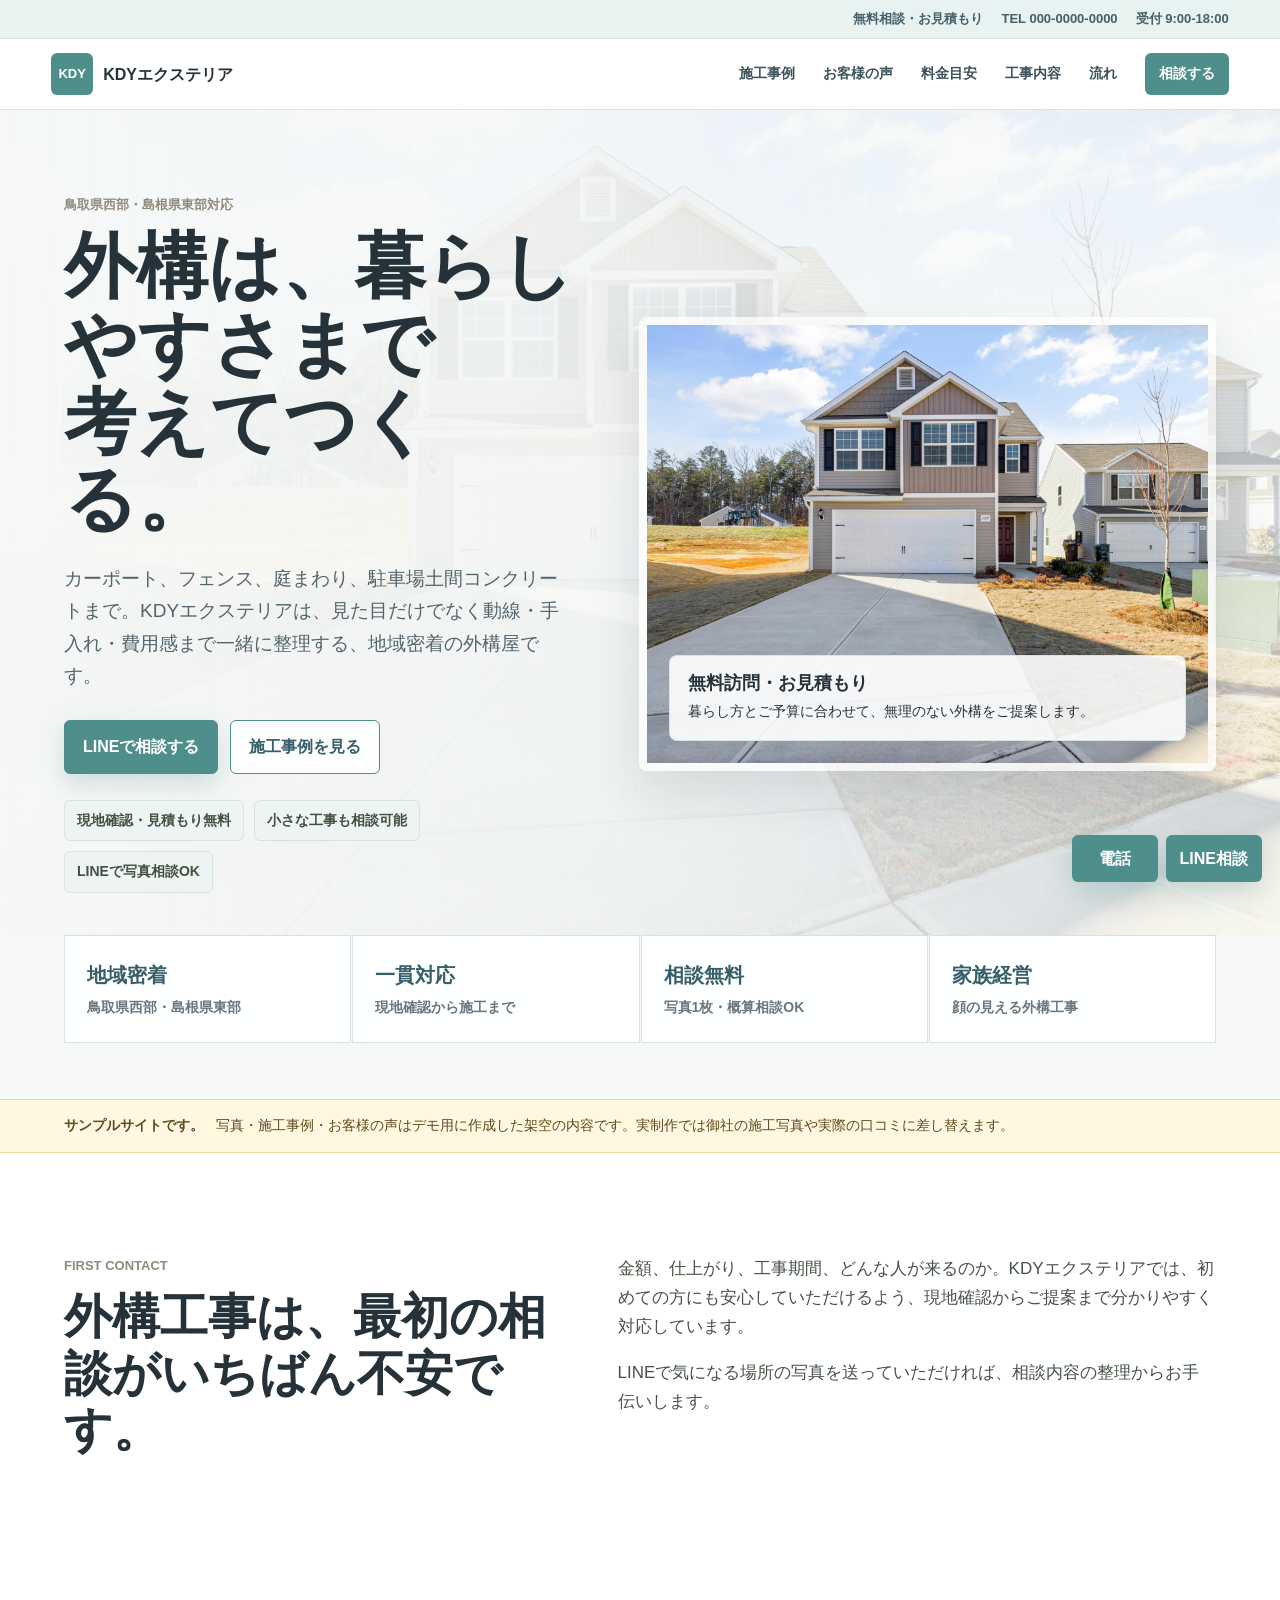
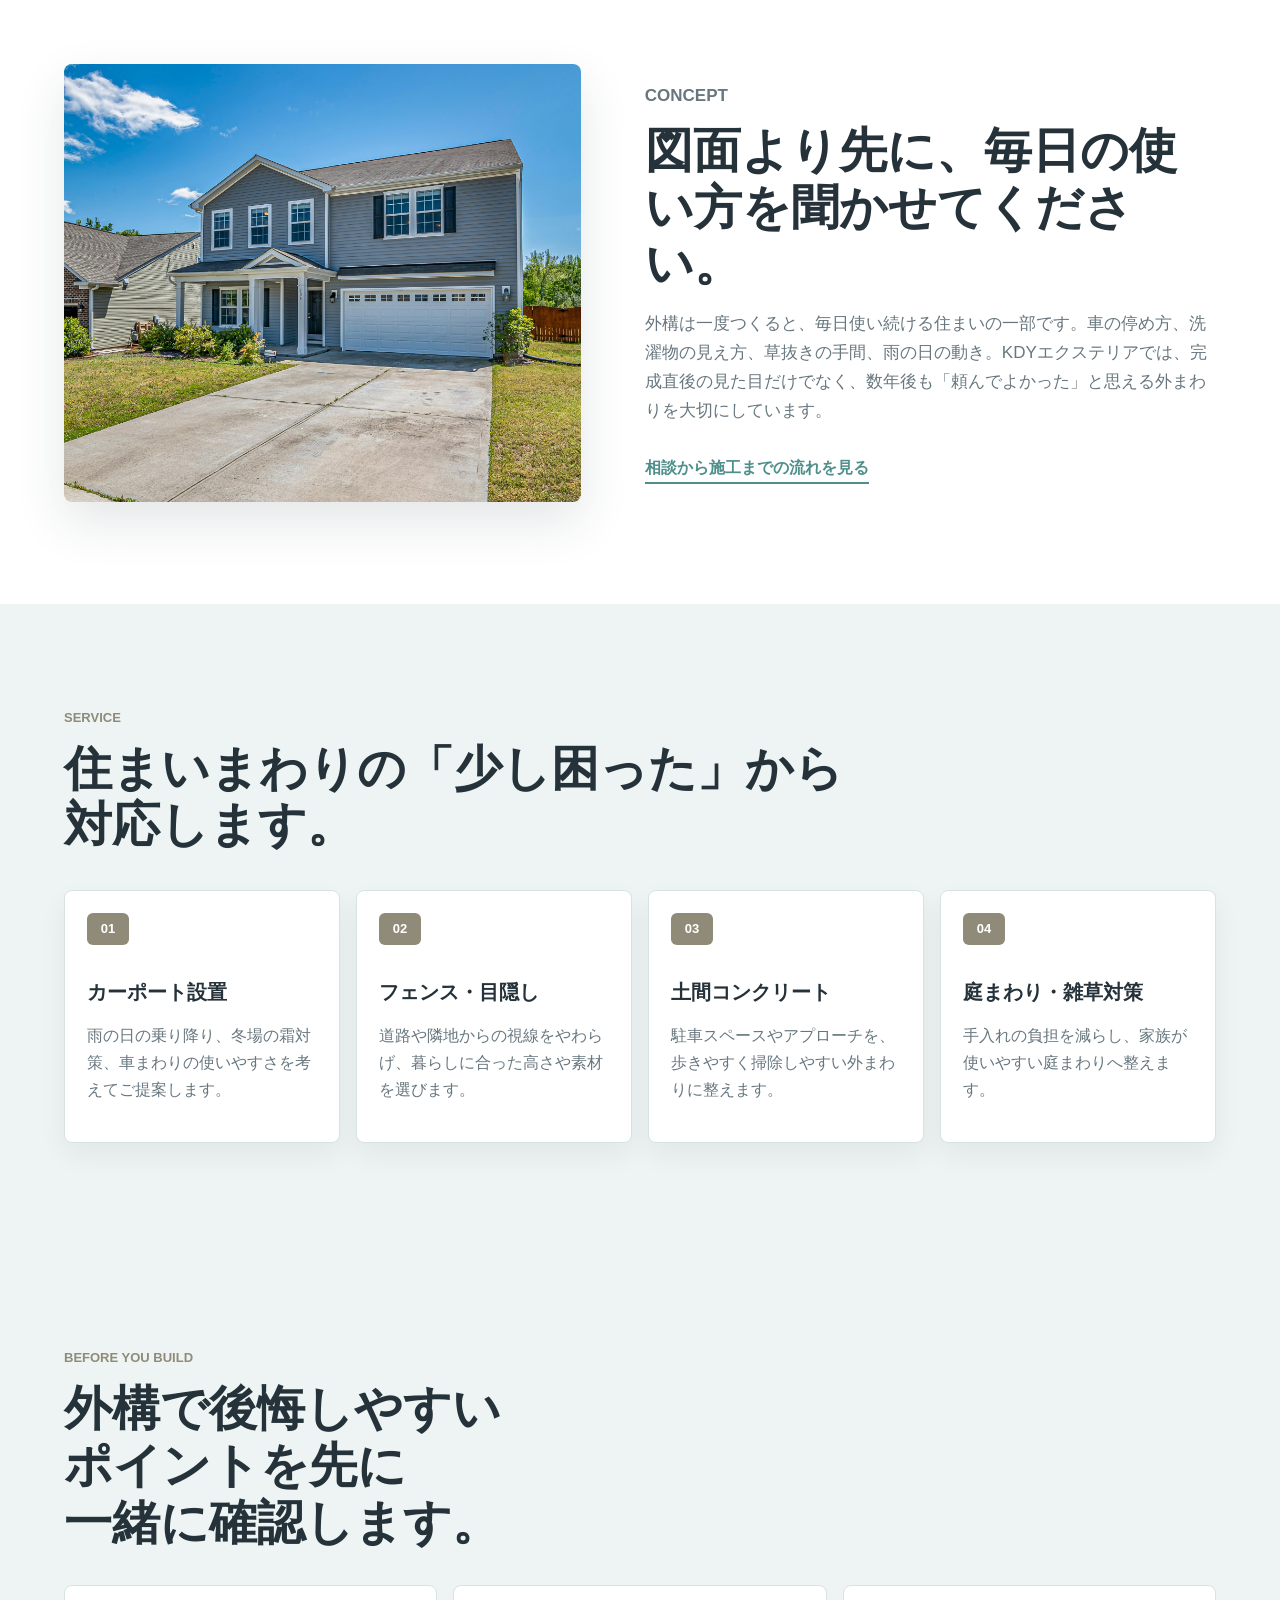
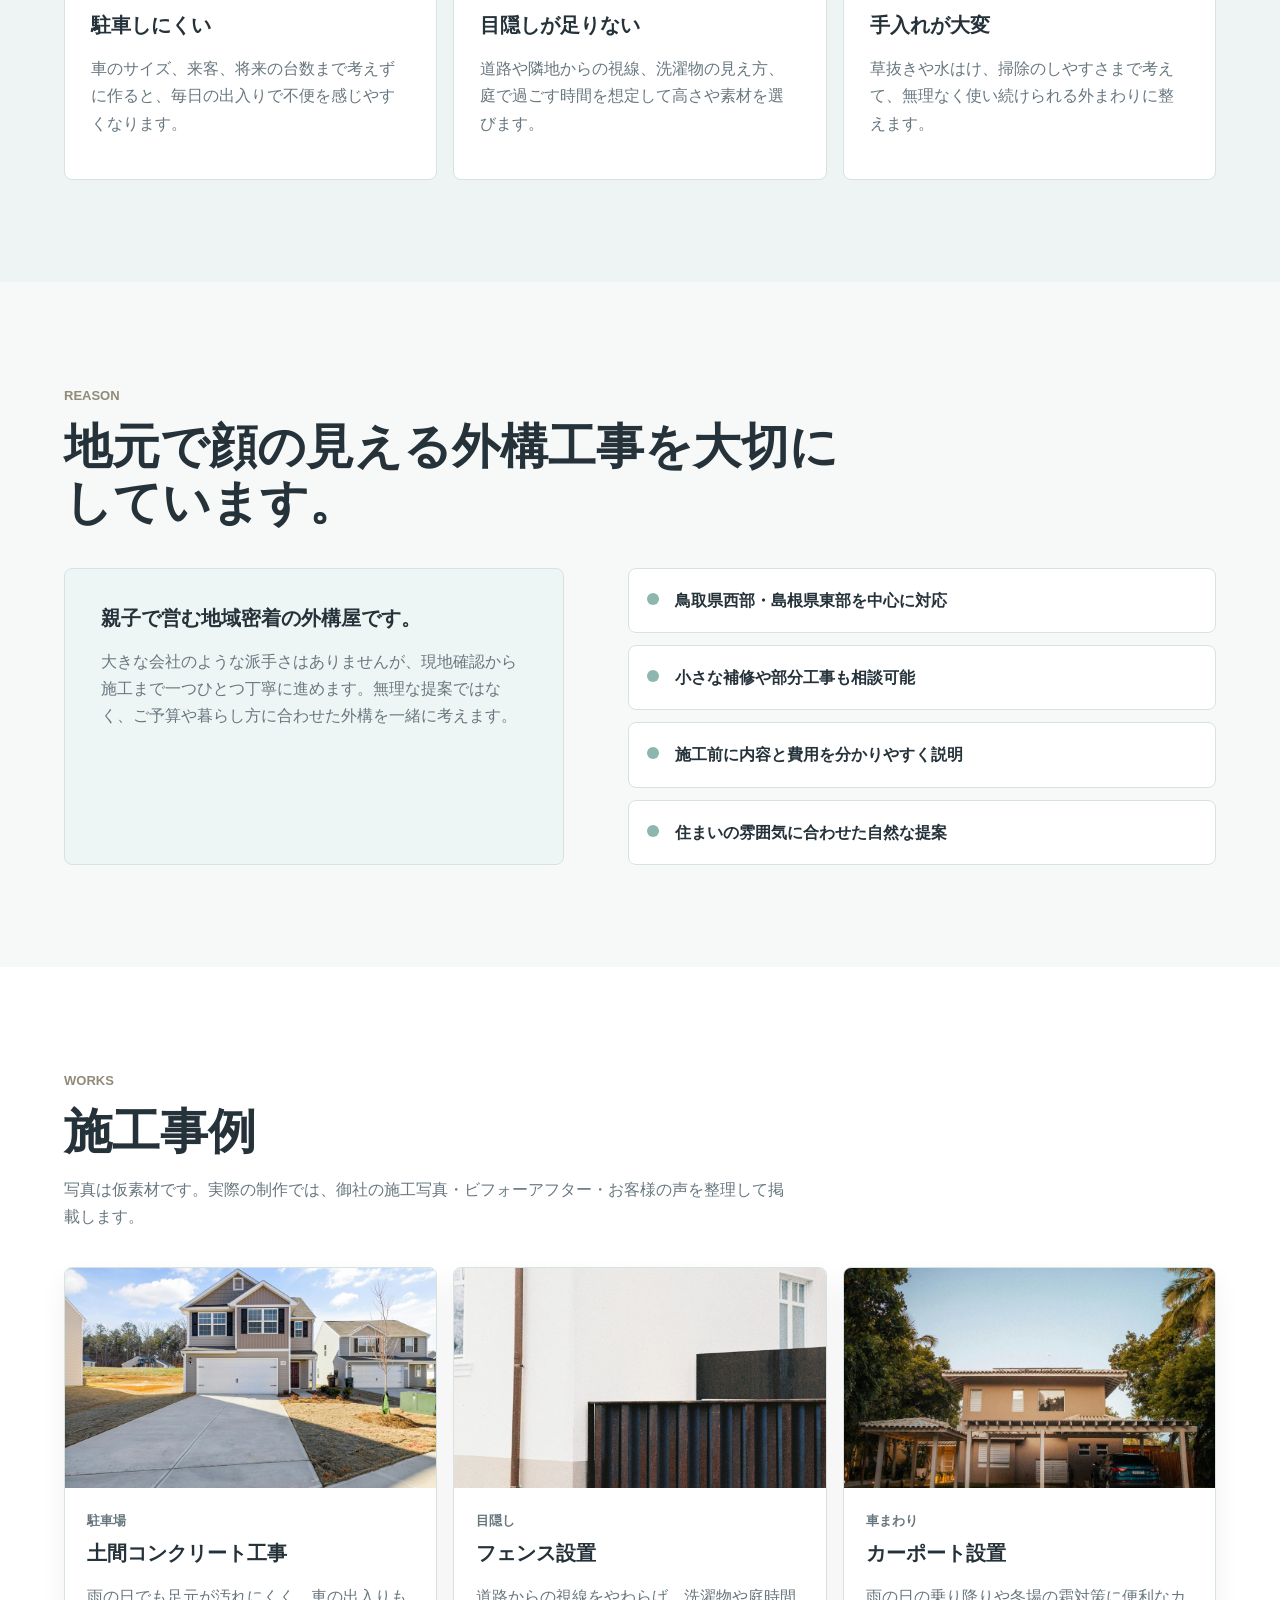
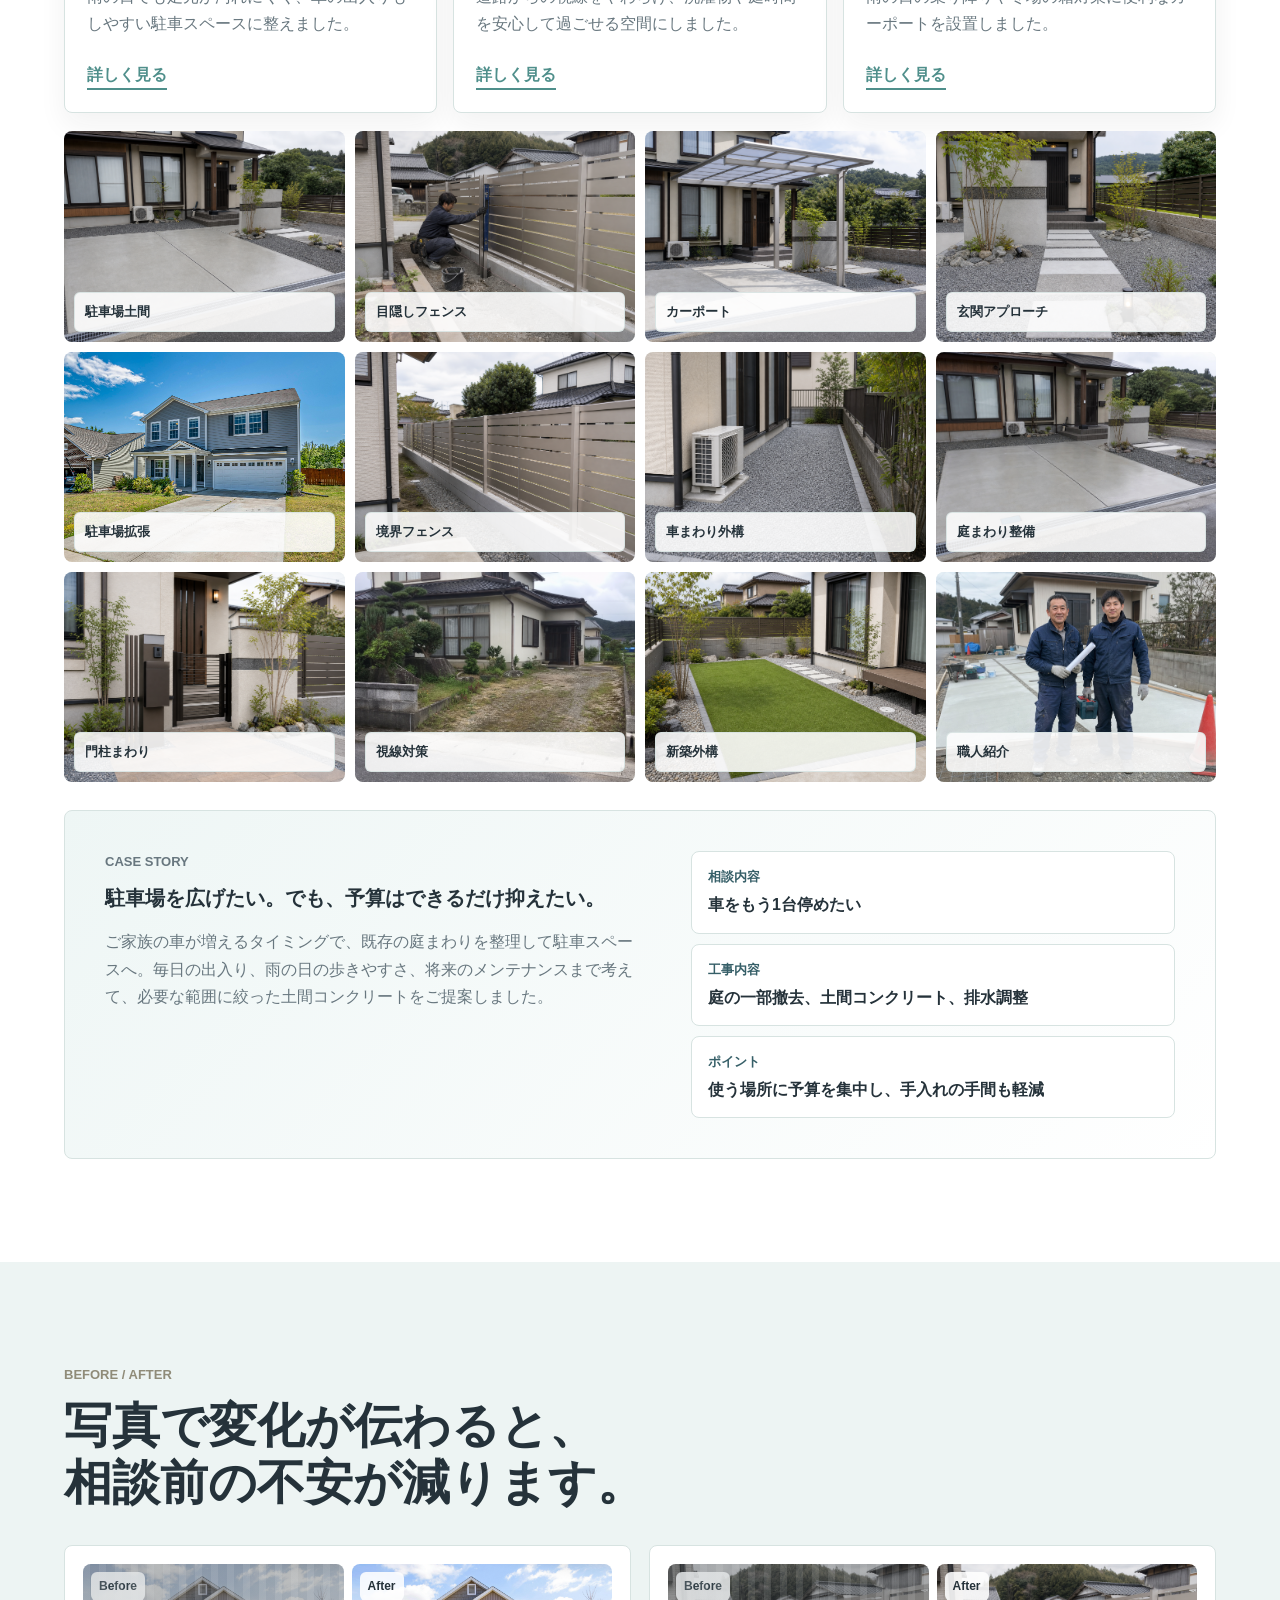
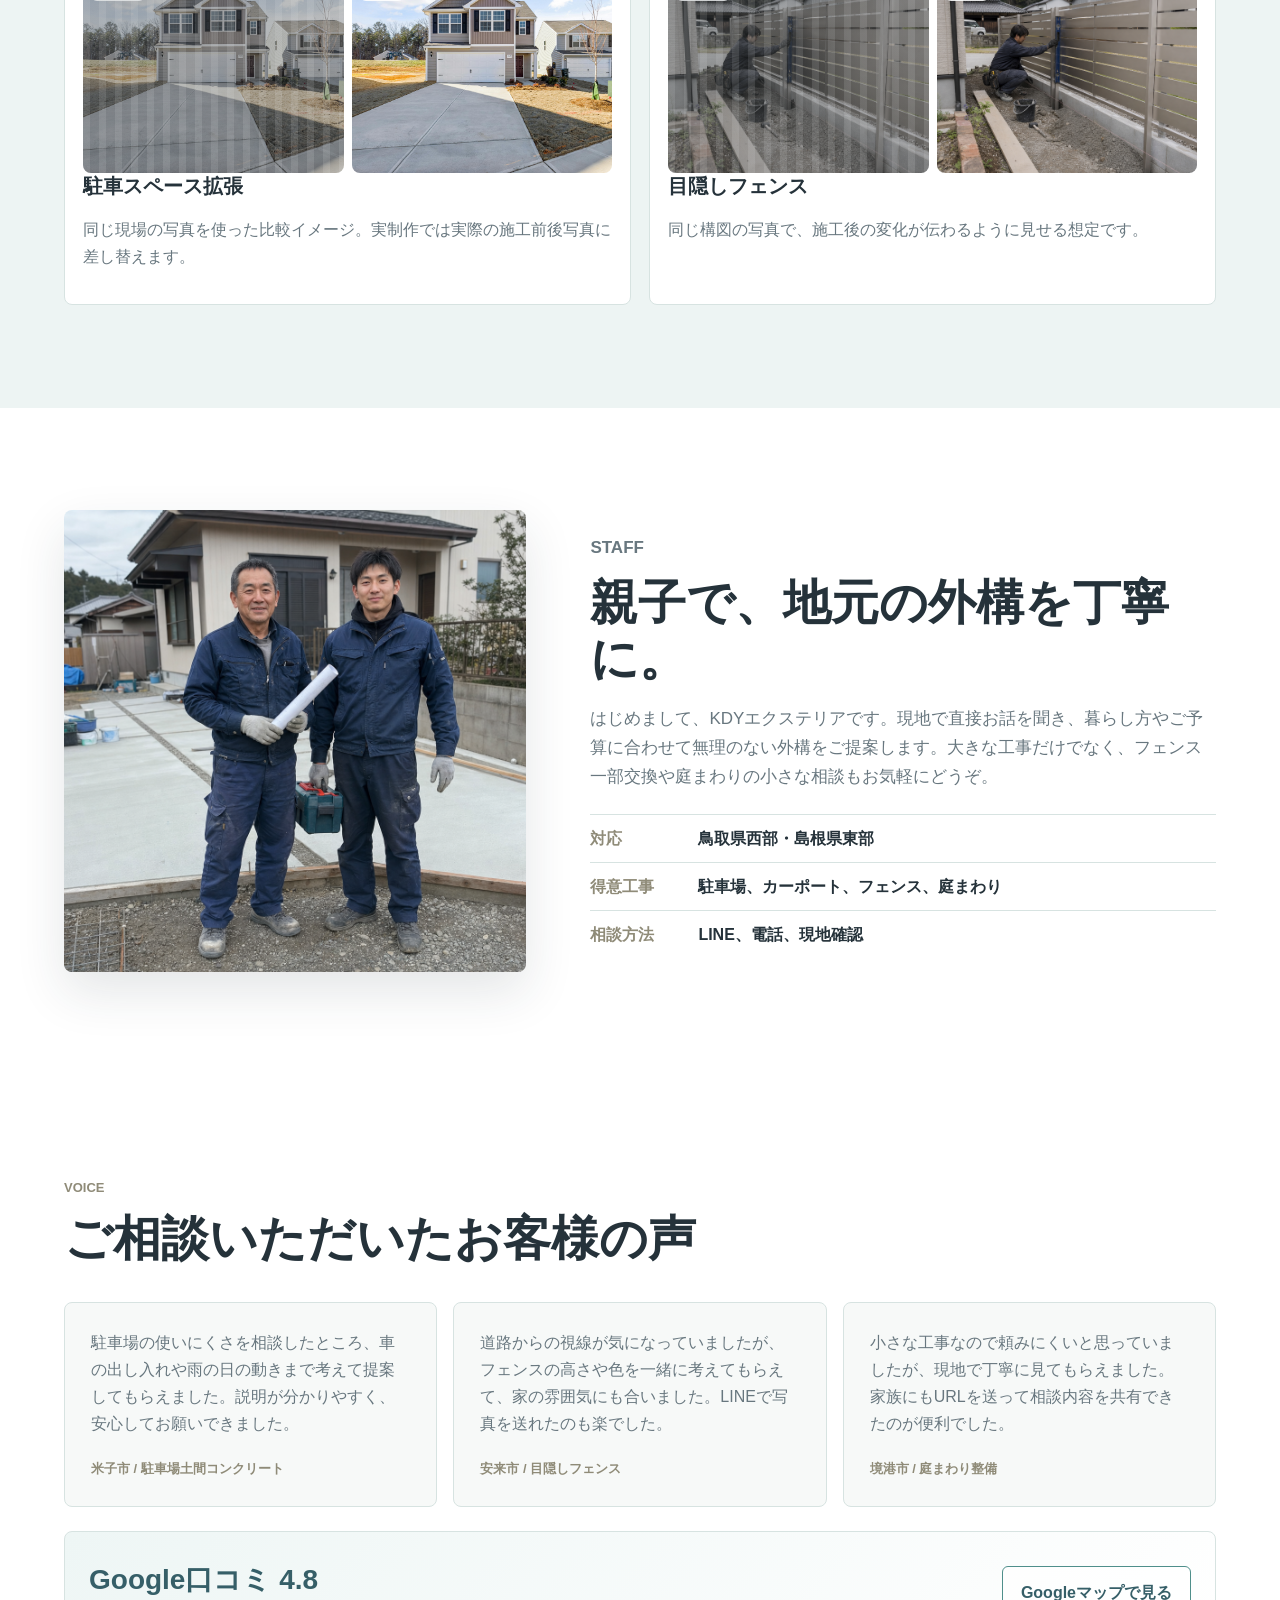
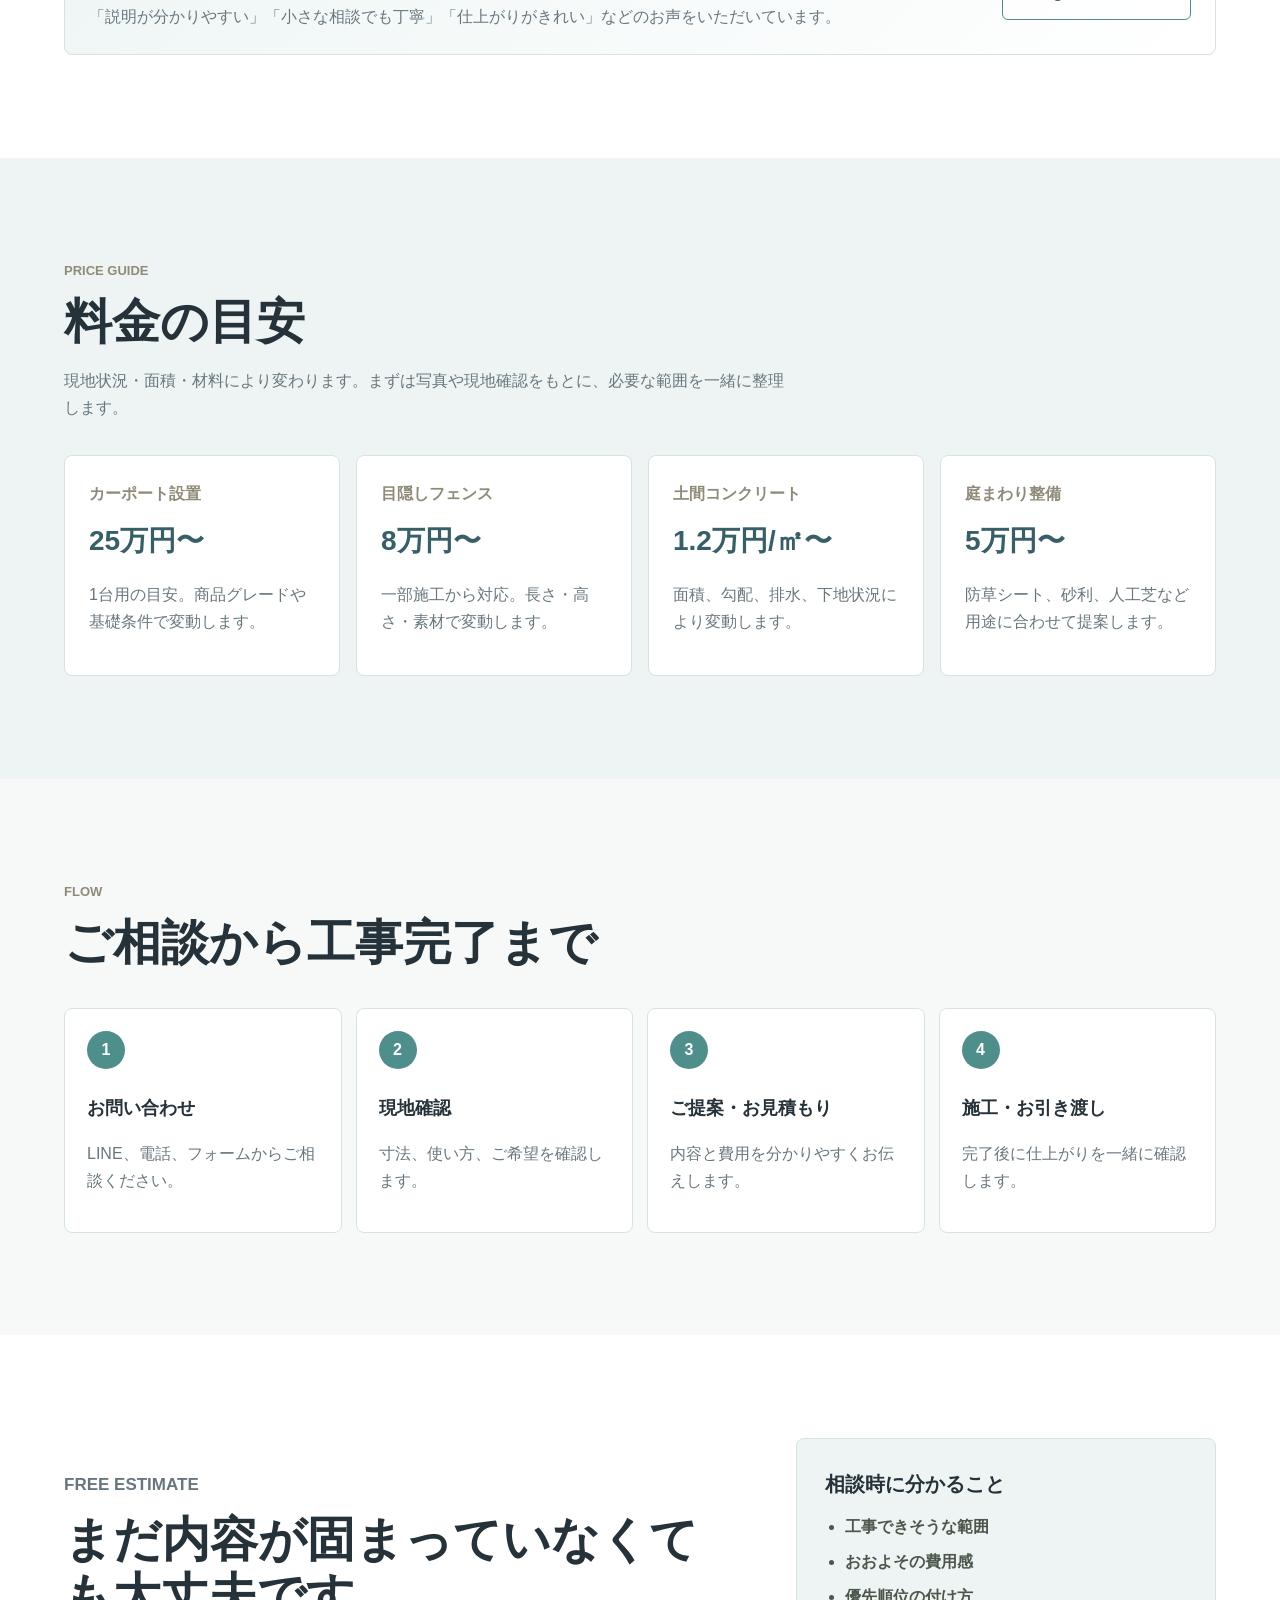
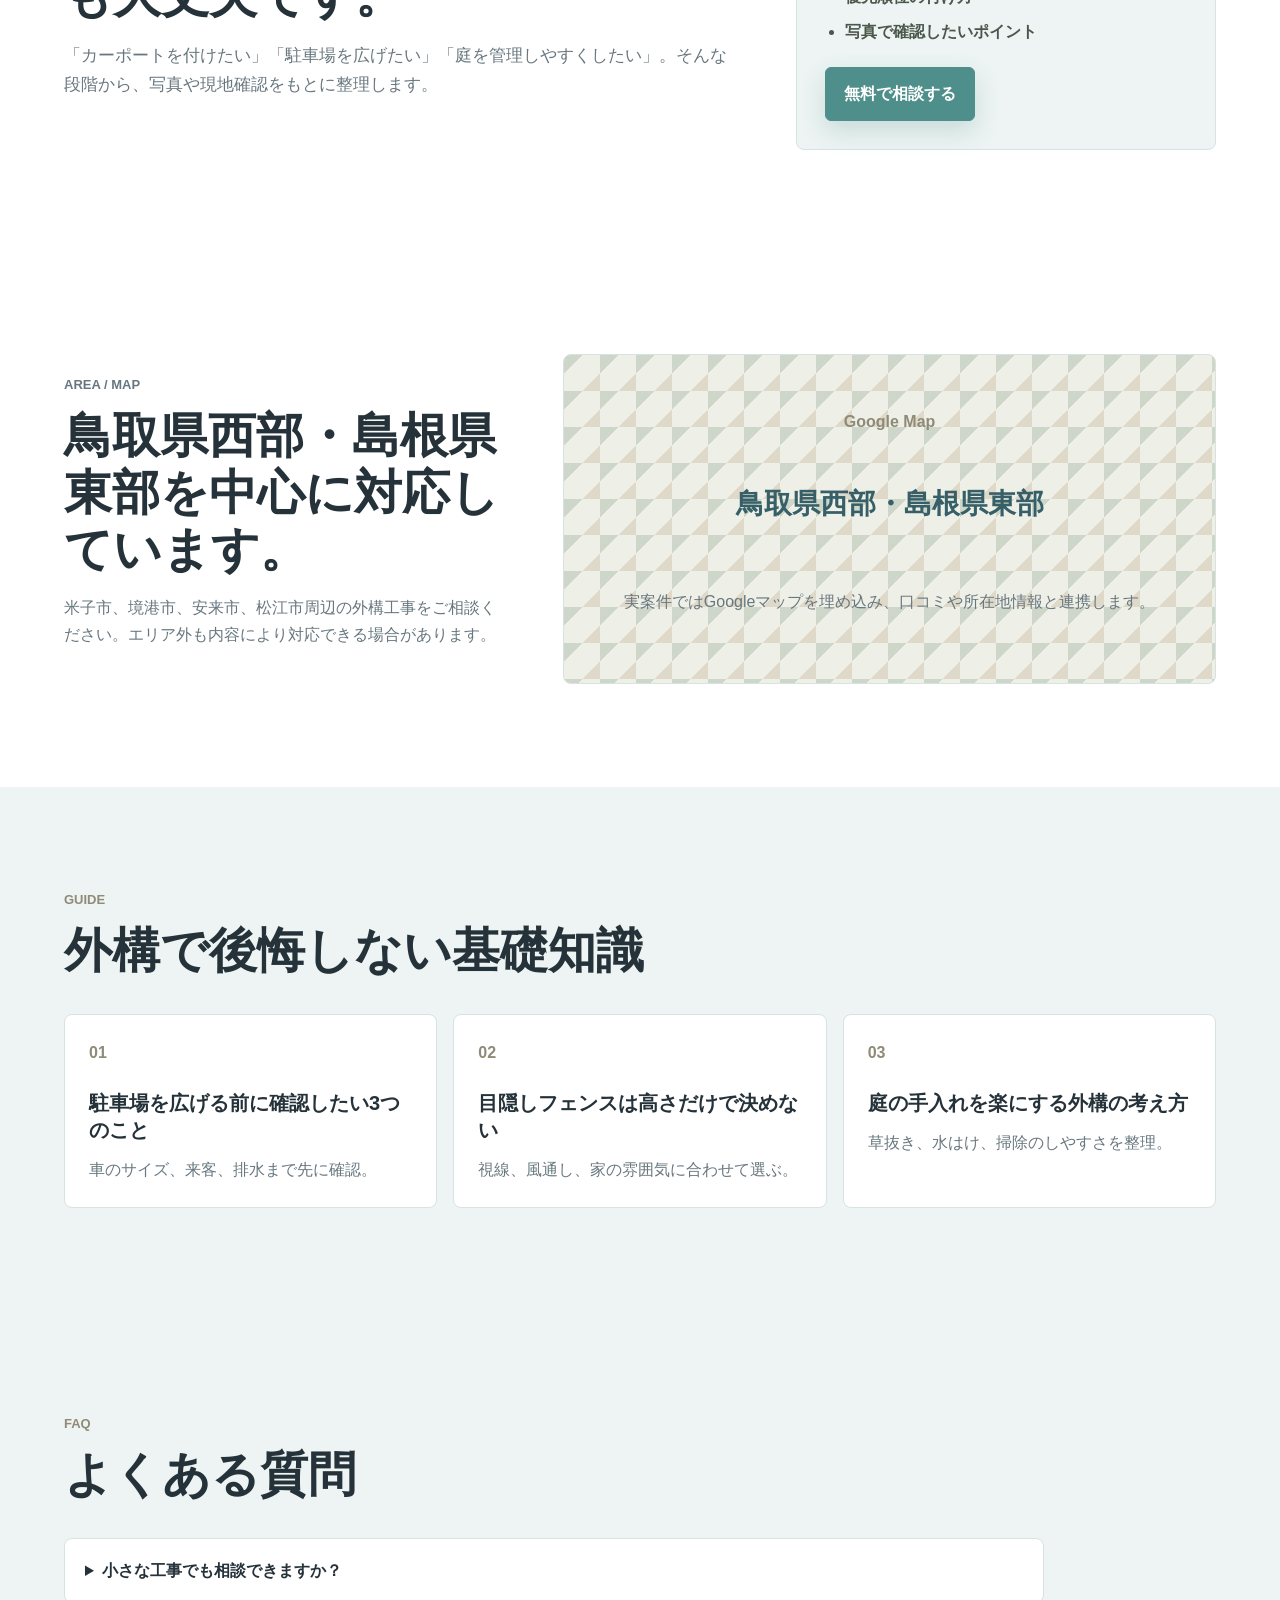
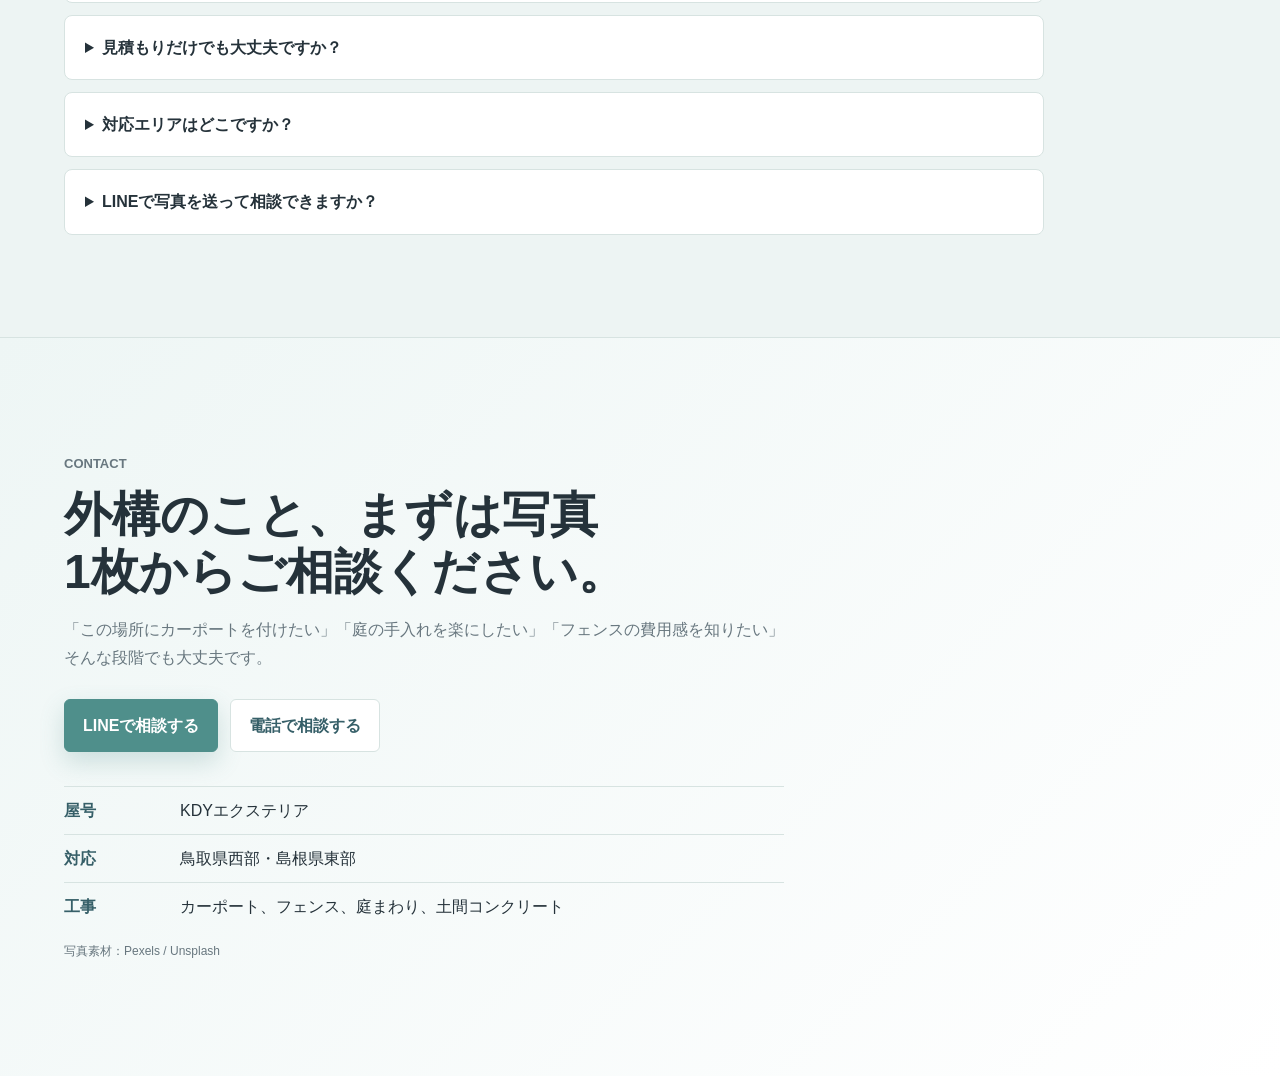
==== commit 3ebe5061: "Shrink mobile h1/h2 sizes and remove nobreak overflow" ====
--- a/index.html
+++ b/index.html
@@ -251,7 +251,7 @@
         </div>
         <div class="staff-copy">
           <p class="eyebrow">Staff</p>
-          <h2><span class="nobreak">親子で、地元の外構を丁寧に。</span></h2>
+          <h2>親子で、地元の外構を丁寧に。</h2>
           <p>はじめまして、KDYエクステリアです。現地で直接お話を聞き、暮らし方やご予算に合わせて無理のない外構をご提案します。大きな工事だけでなく、フェンス一部交換や庭まわりの小さな相談もお気軽にどうぞ。</p>
           <dl class="staff-list">
             <div><dt>対応</dt><dd>鳥取県西部・島根県東部</dd></div>
@@ -264,7 +264,7 @@
       <section id="voice" class="section voice-band">
         <div class="section-heading">
           <p class="eyebrow">Voice</p>
-          <h2><span class="nobreak">ご相談いただいたお客様の声</span></h2>
+          <h2>ご相談いただいたお客様の声</h2>
         </div>
         <div class="voice-grid">
           <article class="voice-card">
--- a/styles.css
+++ b/styles.css
@@ -1121,12 +1121,13 @@
   }
 
   h1 {
-    font-size: clamp(34px, 10vw, 42px);
-    line-height: 1.12;
+    font-size: clamp(28px, 7.6vw, 38px);
+    line-height: 1.18;
   }
 
   h2 {
-    font-size: clamp(26px, 8vw, 34px);
+    font-size: clamp(22px, 6.4vw, 30px);
+    line-height: 1.25;
   }
 
   h3 {
